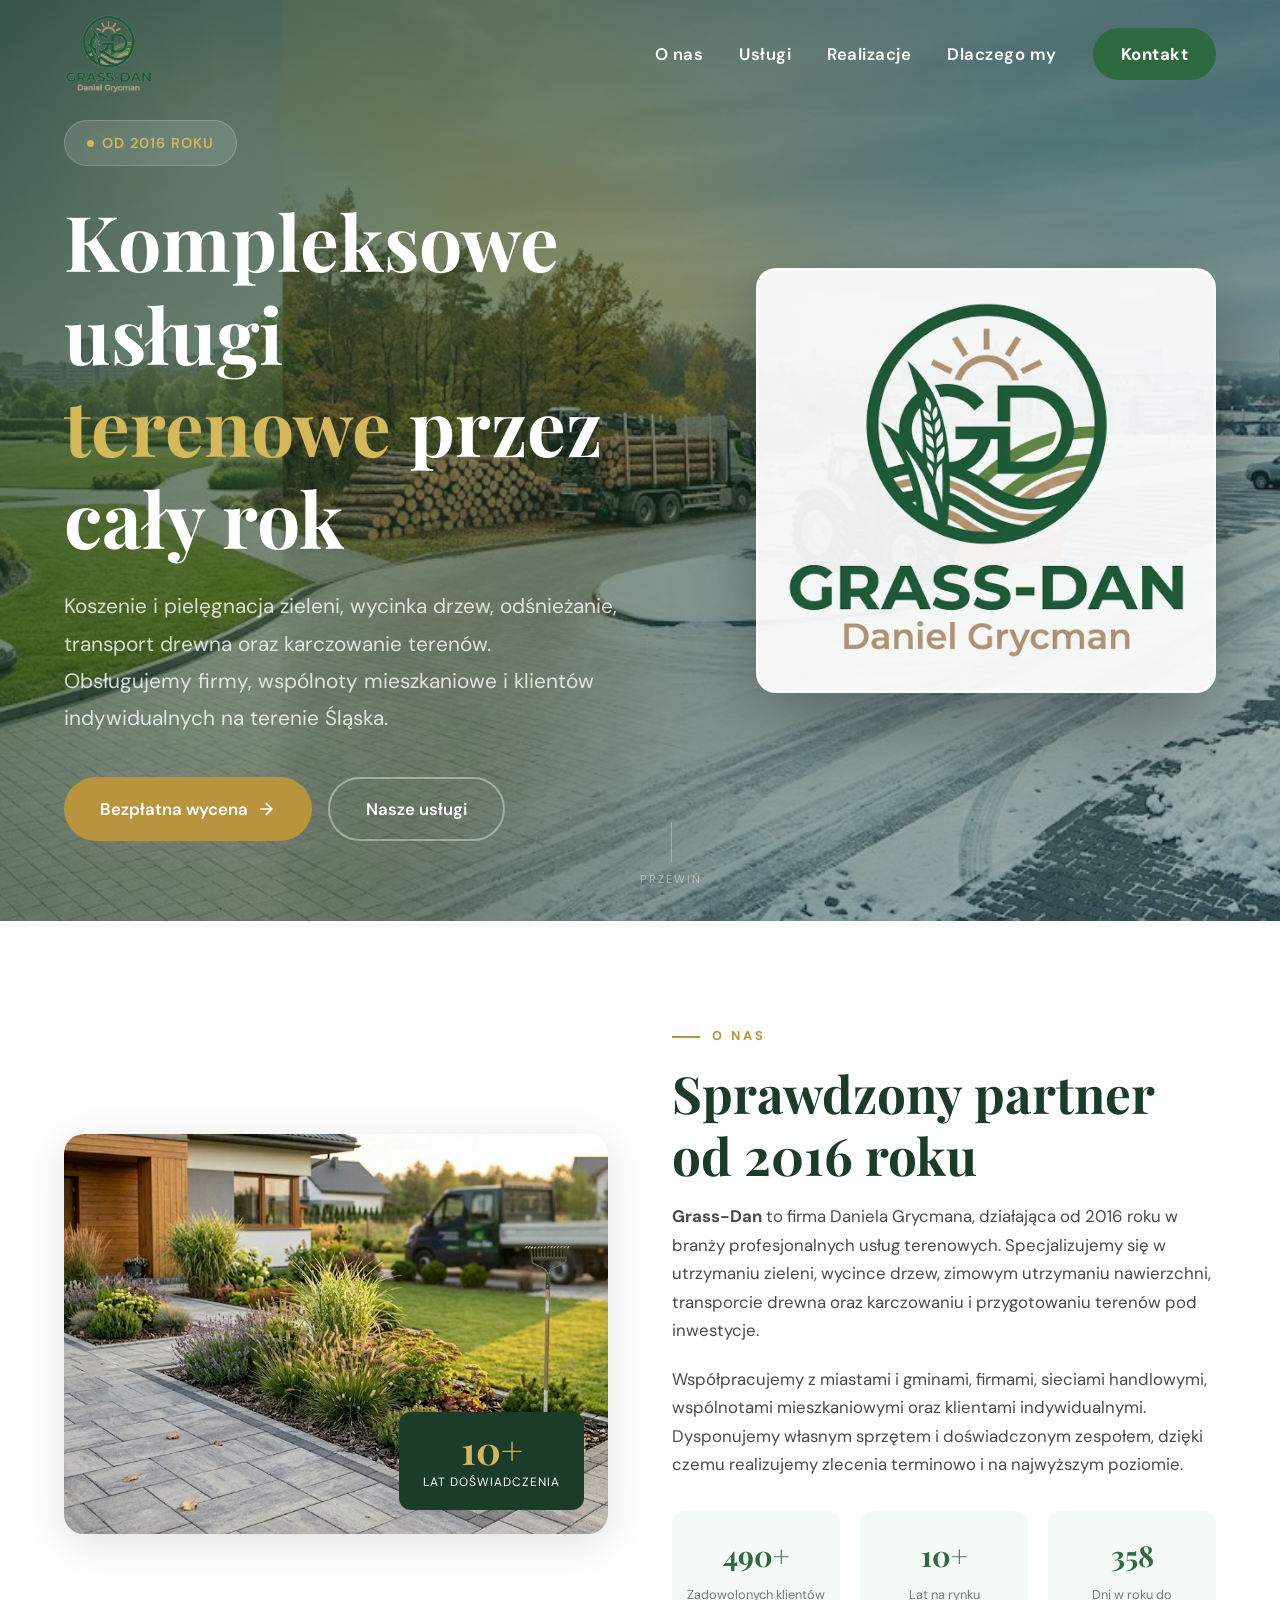
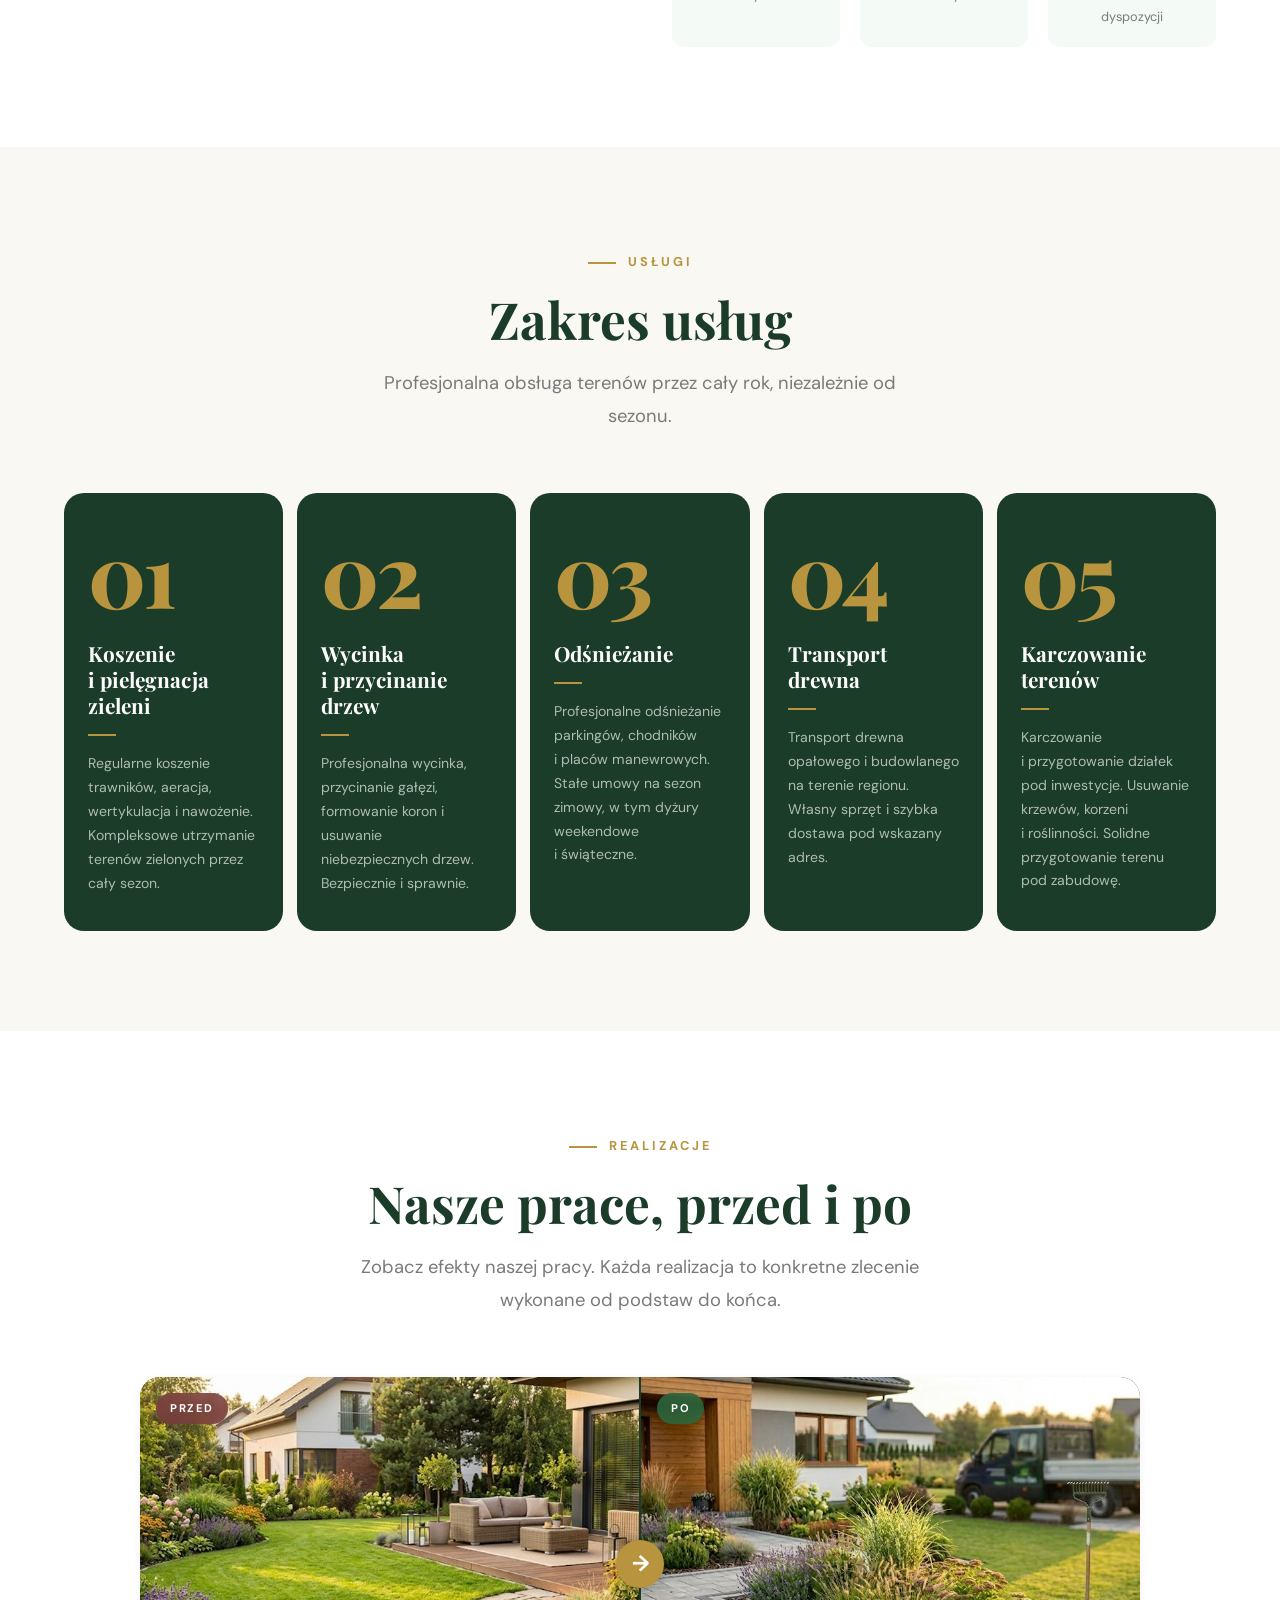
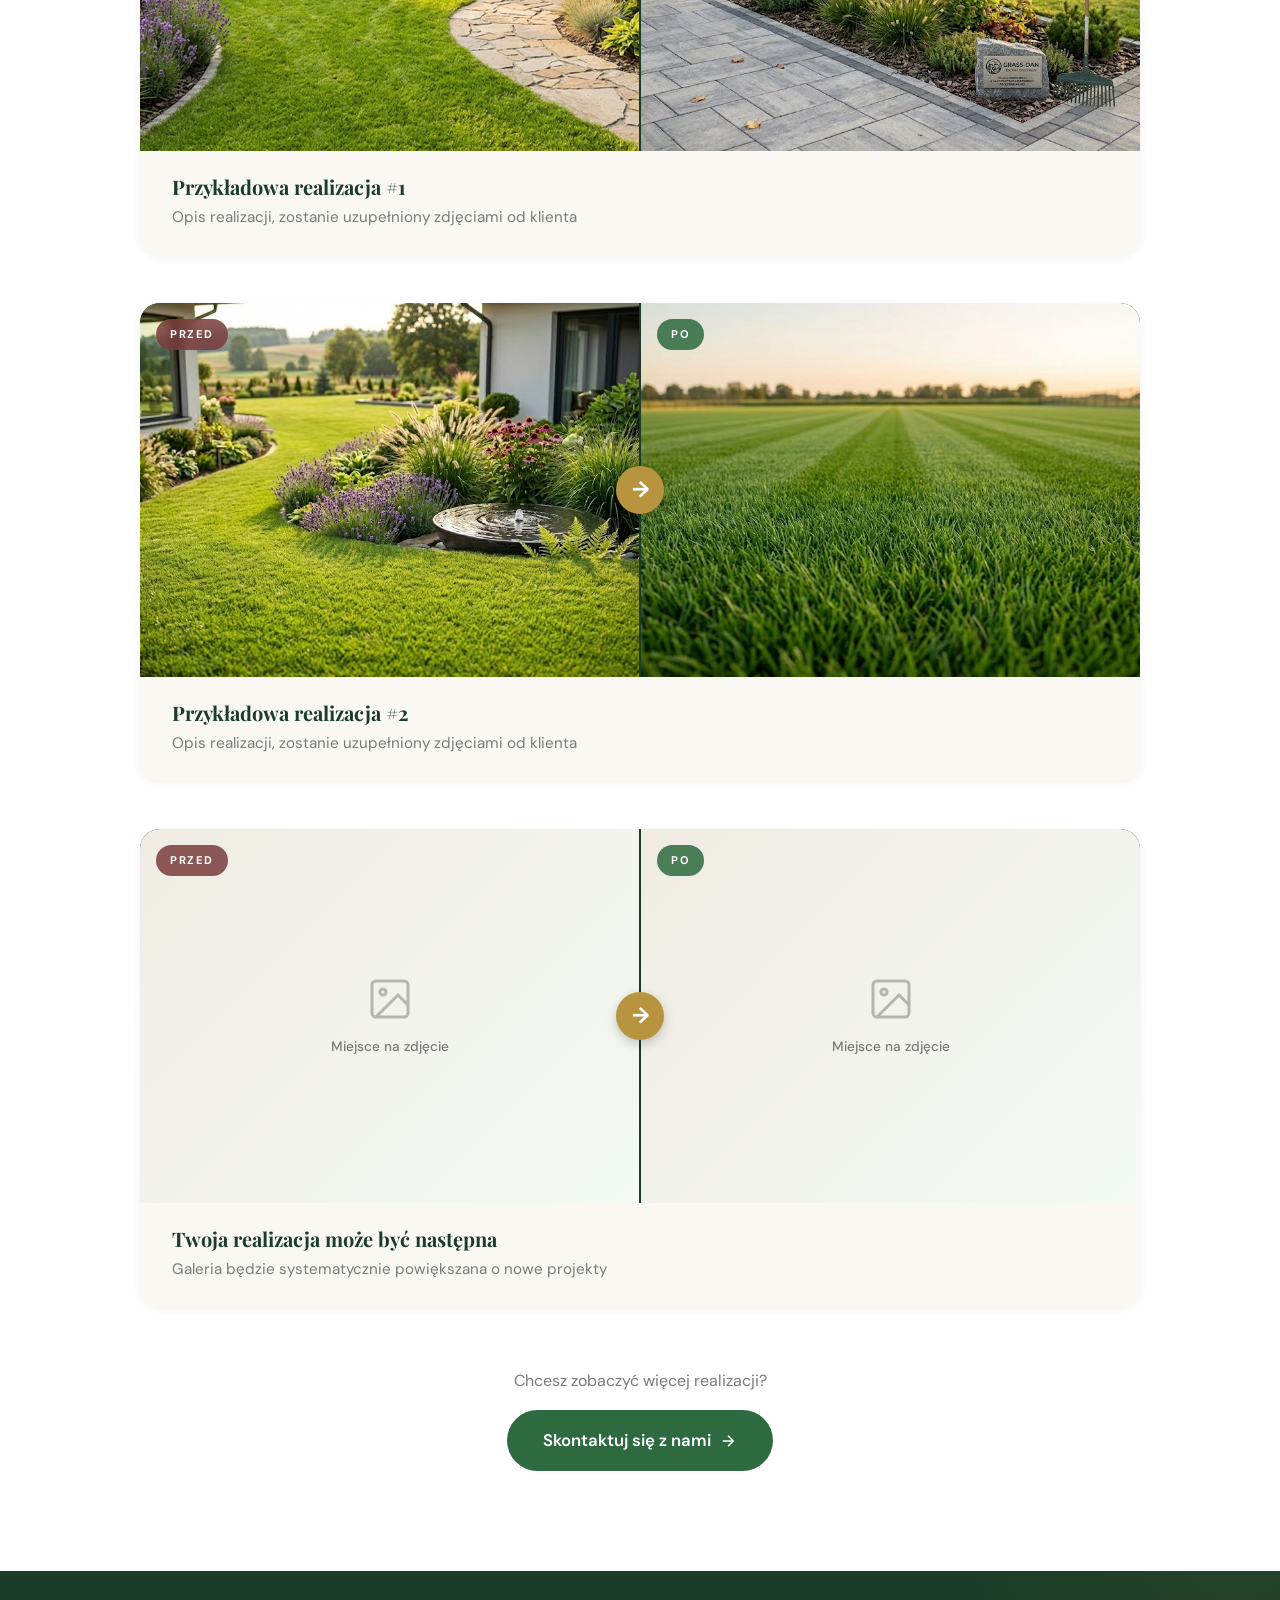
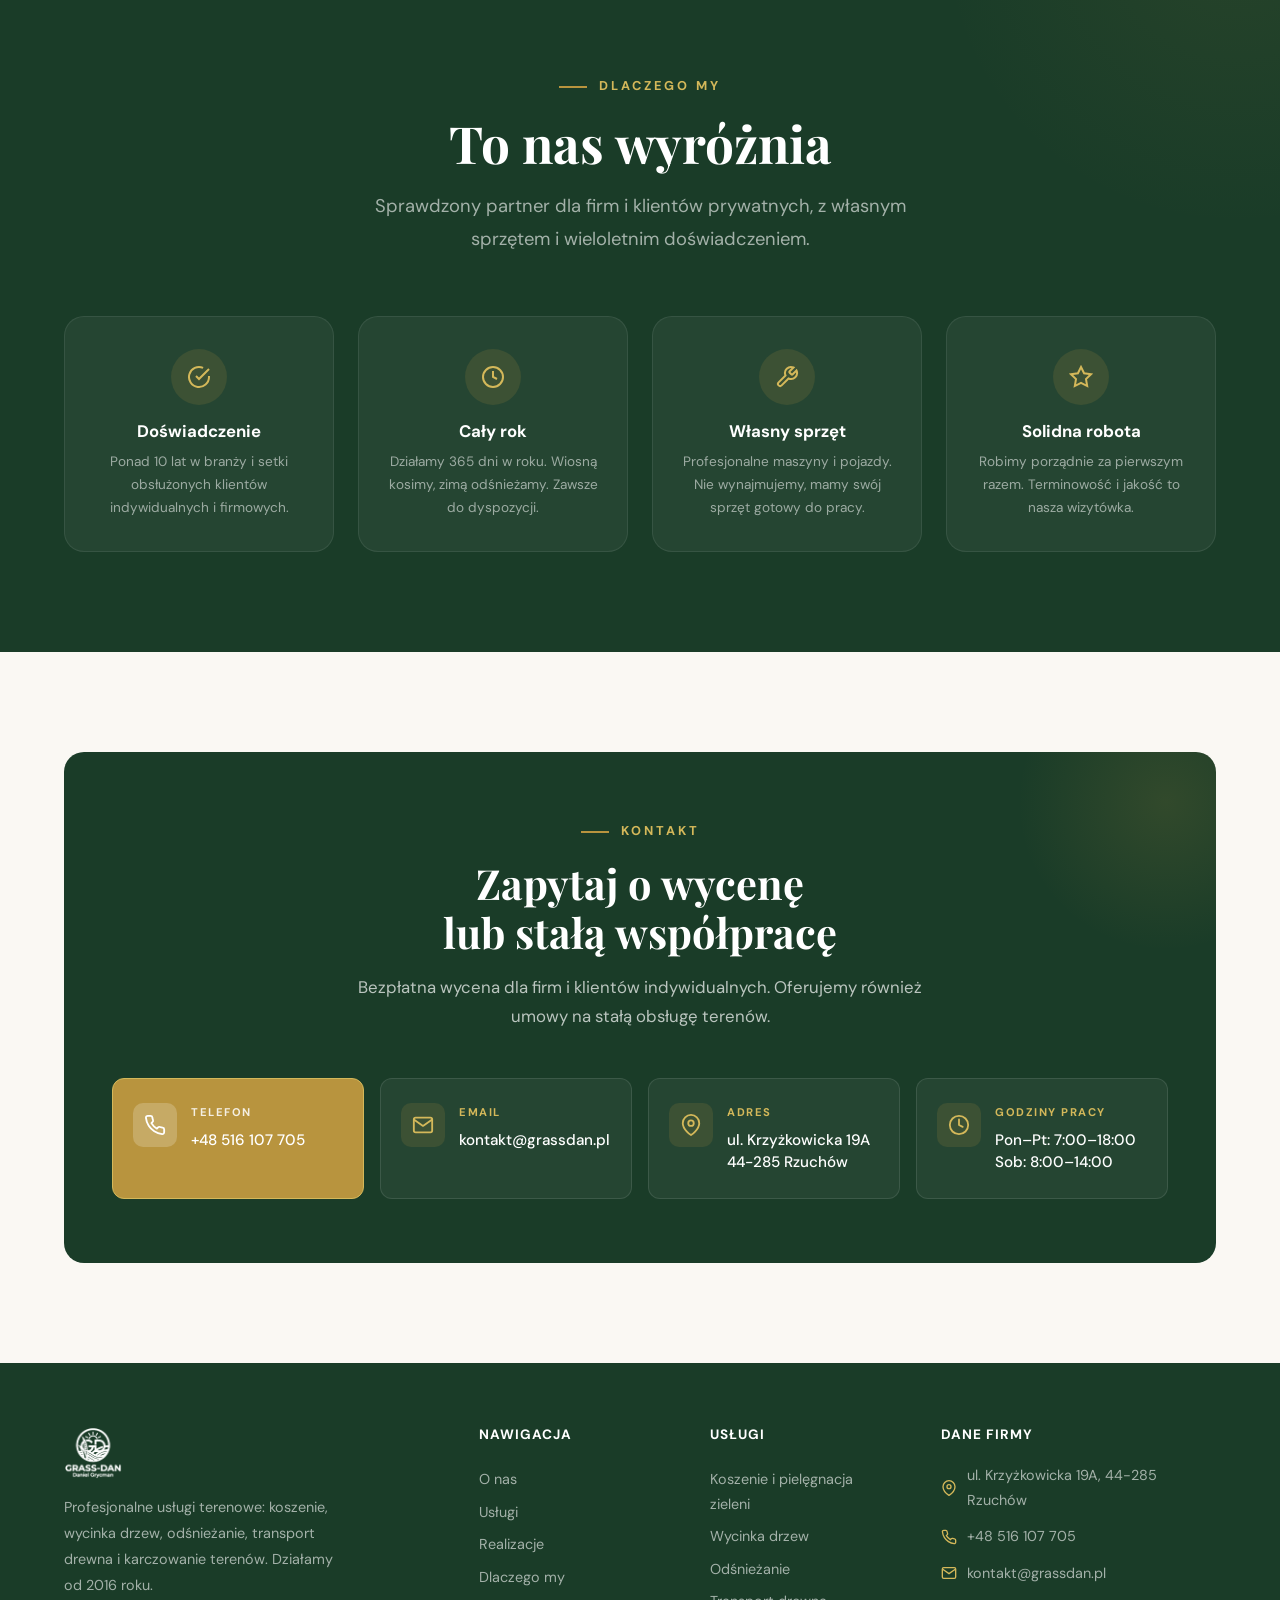
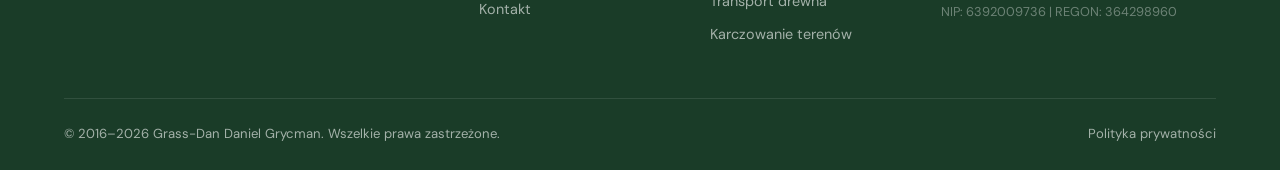
==== index.html @ c6a23d3b "no -- i opis better" ====
<!DOCTYPE html>
<html lang="pl">
<head>
  <meta charset="UTF-8">
  <meta name="viewport" content="width=device-width, initial-scale=1.0">
  <title>Grass-Dan | Usługi Ogrodnicze, Wycinka Drzew, Odśnieżanie</title>
  <meta name="description" content="Grass-Dan Daniel Grycman: koszenie i pielęgnacja terenów zielonych, wycinka drzew, odśnieżanie, transport drewna, karczowanie. Profesjonalna obsługa dla firm i klientów indywidualnych. Rzuchów, woj. śląskie.">
  <link rel="preconnect" href="https://fonts.googleapis.com">
  <link rel="preconnect" href="https://fonts.gstatic.com" crossorigin>
  <link href="https://fonts.googleapis.com/css2?family=DM+Sans:wght@400;500;600;700&family=Playfair+Display:wght@600;700;800&display=swap" rel="stylesheet">
  <link rel="stylesheet" href="styles.css">
  <link rel="icon" type="image/png" href="img/logo-nobg.png">
</head>
<body>

  <!-- ========== NAVBAR ========== -->
  <nav class="navbar">
    <div class="container nav-container">
      <a href="#" class="nav-logo">
        <img src="img/logo-nobg.png" alt="Grass-Dan Logo">
      </a>
      <div class="nav-links">
        <a href="#o-nas">O nas</a>
        <a href="#uslugi">Usługi</a>
        <a href="#realizacje">Realizacje</a>
        <a href="#dlaczego-my">Dlaczego my</a>
        <a href="#kontakt" class="nav-cta">Kontakt</a>
      </div>
      <div class="nav-hamburger" aria-label="Menu">
        <span></span><span></span><span></span>
      </div>
    </div>
  </nav>

  <!-- ========== HERO ========== -->
  <section class="hero">
    <div class="hero-bg">
      <img src="img/hero.jpg" alt="Grass-Dan: koszenie, transport drewna, odśnieżanie">
    </div>
    <div class="container hero-grid">
      <div class="hero-content">
        <div class="hero-badge">
          <span class="dot"></span> Od 2016 roku
        </div>
        <h1>Kompleksowe usługi<br><span>terenowe</span> przez cały rok</h1>
        <p class="hero-text">
          Koszenie i pielęgnacja zieleni, wycinka drzew, odśnieżanie, transport drewna oraz karczowanie terenów. Obsługujemy firmy, wspólnoty mieszkaniowe i klientów indywidualnych na terenie Śląska.
        </p>
        <div class="hero-buttons">
          <a href="#kontakt" class="btn btn-primary">
            Bezpłatna wycena
            <svg width="20" height="20" viewBox="0 0 24 24" fill="none" stroke="currentColor" stroke-width="2"><path d="M5 12h14M12 5l7 7-7 7"/></svg>
          </a>
          <a href="#uslugi" class="btn btn-outline">Nasze usługi</a>
        </div>
      </div>
      <div class="hero-logo-card">
        <div class="hero-logo-card-inner">
          <img src="img/logo-nobg.png" alt="Grass-Dan, Daniel Grycman">
        </div>
      </div>
    </div>
    <div class="hero-scroll">
      <div class="scroll-line"></div>
      Przewiń
    </div>
  </section>

  <!-- ========== O NAS ========== -->
  <section class="about" id="o-nas">
    <div class="container">
      <div class="about-grid">
        <div class="about-image reveal">
          <img src="img/gallery1.jpg" alt="Grass-Dan w pracy">
          <div class="experience-badge">
            <div class="num" data-count="10" data-suffix="+">0</div>
            <div class="label">Lat doświadczenia</div>
          </div>
        </div>
        <div class="about-text reveal">
          <span class="section-label">O nas</span>
          <h2 class="section-title">Sprawdzony partner<br>od 2016 roku</h2>
          <p>
            <strong>Grass-Dan</strong> to firma Daniela Grycmana, działająca od 2016 roku w branży profesjonalnych usług terenowych. Specjalizujemy się w utrzymaniu zieleni, wycince drzew, zimowym utrzymaniu nawierzchni, transporcie drewna oraz karczowaniu i&nbsp;przygotowaniu terenów pod inwestycje.
          </p>
          <p>
            Współpracujemy z&nbsp;miastami i&nbsp;gminami, firmami, sieciami handlowymi, wspólnotami mieszkaniowymi oraz klientami indywidualnymi. Dysponujemy własnym sprzętem i&nbsp;doświadczonym zespołem, dzięki czemu realizujemy zlecenia terminowo i&nbsp;na najwyższym poziomie.
          </p>
          <div class="about-stats" data-stagger>
            <div class="stat reveal">
              <div class="number" data-count="500" data-suffix="+">0</div>
              <div class="text">Zadowolonych klientów</div>
            </div>
            <div class="stat reveal">
              <div class="number" data-count="10" data-suffix="+">0</div>
              <div class="text">Lat na rynku</div>
            </div>
            <div class="stat reveal">
              <div class="number" data-count="365" data-suffix="">0</div>
              <div class="text">Dni w roku do dyspozycji</div>
            </div>
          </div>
        </div>
      </div>
    </div>
  </section>

  <!-- ========== USŁUGI ========== -->
  <section class="services" id="uslugi">
    <div class="container">
      <div class="services-header reveal">
        <span class="section-label">Usługi</span>
        <h2 class="section-title">Zakres usług</h2>
        <p class="section-subtitle">Profesjonalna obsługa terenów przez cały rok, niezależnie od sezonu.</p>
      </div>
      <div class="services-grid services-grid--5" data-stagger>

        <!-- 1. Koszenie -->
        <div class="service-card reveal">
          <div class="service-number">01</div>
          <h3>Koszenie i&nbsp;pielęgnacja zieleni</h3>
          <div class="service-divider"></div>
          <p>Regularne koszenie trawników, aeracja, wertykulacja i nawożenie. Kompleksowe utrzymanie terenów zielonych przez cały sezon.</p>
        </div>

        <!-- 2. Wycinka drzew -->
        <div class="service-card reveal">
          <div class="service-number">02</div>
          <h3>Wycinka i&nbsp;przycinanie drzew</h3>
          <div class="service-divider"></div>
          <p>Profesjonalna wycinka, przycinanie gałęzi, formowanie koron i usuwanie niebezpiecznych drzew. Bezpiecznie i&nbsp;sprawnie.</p>
        </div>

        <!-- 3. Odśnieżanie -->
        <div class="service-card reveal">
          <div class="service-number">03</div>
          <h3>Odśnieżanie</h3>
          <div class="service-divider"></div>
          <p>Profesjonalne odśnieżanie parkingów, chodników i&nbsp;placów manewrowych. Stałe umowy na sezon zimowy, w&nbsp;tym dyżury weekendowe i&nbsp;świąteczne.</p>
        </div>

        <!-- 4. Transport drewna -->
        <div class="service-card reveal">
          <div class="service-number">04</div>
          <h3>Transport drewna</h3>
          <div class="service-divider"></div>
          <p>Transport drewna opałowego i&nbsp;budowlanego na terenie regionu. Własny sprzęt i&nbsp;szybka dostawa pod wskazany adres.</p>
        </div>

        <!-- 5. Karczowanie -->
        <div class="service-card reveal">
          <div class="service-number">05</div>
          <h3>Karczowanie terenów</h3>
          <div class="service-divider"></div>
          <p>Karczowanie i&nbsp;przygotowanie działek pod inwestycje. Usuwanie krzewów, korzeni i&nbsp;roślinności. Solidne przygotowanie terenu pod zabudowę.</p>
        </div>

      </div>
    </div>
  </section>

  <!-- ========== REALIZACJE / PRZED I PO ========== -->
  <section class="gallery" id="realizacje">
    <div class="container">
      <div class="gallery-header reveal">
        <span class="section-label">Realizacje</span>
        <h2 class="section-title">Nasze prace, przed i&nbsp;po</h2>
        <p class="section-subtitle">Zobacz efekty naszej pracy. Każda realizacja to konkretne zlecenie wykonane od podstaw do końca.</p>
      </div>

      <div class="before-after-grid" data-stagger>

        <!-- Realizacja 1 -->
        <div class="ba-item reveal">
          <div class="ba-pair">
            <div class="ba-photo ba-before">
              <img src="img/gallery4.jpg" alt="Przed">
              <span class="ba-label ba-label--before">PRZED</span>
            </div>
            <div class="ba-photo ba-after">
              <img src="img/gallery1.jpg" alt="Po">
              <span class="ba-label ba-label--after">PO</span>
            </div>
          </div>
          <div class="ba-info">
            <h3>Przykładowa realizacja #1</h3>
            <p>Opis realizacji, zostanie uzupełniony zdjęciami od klienta</p>
          </div>
        </div>

        <!-- Realizacja 2 -->
        <div class="ba-item reveal">
          <div class="ba-pair">
            <div class="ba-photo ba-before">
              <img src="img/gallery3.jpg" alt="Przed">
              <span class="ba-label ba-label--before">PRZED</span>
            </div>
            <div class="ba-photo ba-after">
              <img src="img/gallery2.jpg" alt="Po">
              <span class="ba-label ba-label--after">PO</span>
            </div>
          </div>
          <div class="ba-info">
            <h3>Przykładowa realizacja #2</h3>
            <p>Opis realizacji, zostanie uzupełniony zdjęciami od klienta</p>
          </div>
        </div>

        <!-- Realizacja 3 - placeholder -->
        <div class="ba-item reveal">
          <div class="ba-pair">
            <div class="ba-photo ba-before ba-placeholder">
              <svg viewBox="0 0 24 24" fill="none" stroke="currentColor" stroke-width="1.5"><rect x="3" y="3" width="18" height="18" rx="2"/><circle cx="8.5" cy="8.5" r="1.5"/><path d="m21 15-5-5L5 21"/></svg>
              <span>Miejsce na zdjęcie</span>
              <span class="ba-label ba-label--before">PRZED</span>
            </div>
            <div class="ba-photo ba-after ba-placeholder">
              <svg viewBox="0 0 24 24" fill="none" stroke="currentColor" stroke-width="1.5"><rect x="3" y="3" width="18" height="18" rx="2"/><circle cx="8.5" cy="8.5" r="1.5"/><path d="m21 15-5-5L5 21"/></svg>
              <span>Miejsce na zdjęcie</span>
              <span class="ba-label ba-label--after">PO</span>
            </div>
          </div>
          <div class="ba-info">
            <h3>Twoja realizacja może być następna</h3>
            <p>Galeria będzie systematycznie powiększana o nowe projekty</p>
          </div>
        </div>

      </div>

      <div class="gallery-cta reveal">
        <p>Chcesz zobaczyć więcej realizacji?</p>
        <a href="#kontakt" class="btn btn-primary">
          Skontaktuj się z nami
          <svg width="18" height="18" viewBox="0 0 24 24" fill="none" stroke="currentColor" stroke-width="2"><path d="M5 12h14M12 5l7 7-7 7"/></svg>
        </a>
      </div>
    </div>
  </section>

  <!-- ========== DLACZEGO MY ========== -->
  <section class="why-us" id="dlaczego-my">
    <div class="container">
      <div class="why-us-header reveal">
        <span class="section-label">Dlaczego my</span>
        <h2 class="section-title">To nas wyróżnia</h2>
        <p class="section-subtitle">Sprawdzony partner dla firm i klientów prywatnych, z własnym sprzętem i wieloletnim doświadczeniem.</p>
      </div>
      <div class="features-grid" data-stagger>
        <div class="feature reveal">
          <div class="feature-icon">
            <svg viewBox="0 0 24 24" fill="none" stroke="currentColor" stroke-width="2"><path d="M22 11.08V12a10 10 0 1 1-5.93-9.14"/><polyline points="22 4 12 14.01 9 11.01"/></svg>
          </div>
          <h4>Doświadczenie</h4>
          <p>Ponad 10 lat w branży i setki obsłużonych klientów indywidualnych i firmowych.</p>
        </div>
        <div class="feature reveal">
          <div class="feature-icon">
            <svg viewBox="0 0 24 24" fill="none" stroke="currentColor" stroke-width="2"><circle cx="12" cy="12" r="10"/><polyline points="12 6 12 12 16 14"/></svg>
          </div>
          <h4>Cały rok</h4>
          <p>Działamy 365 dni w roku. Wiosną kosimy, zimą odśnieżamy. Zawsze do dyspozycji.</p>
        </div>
        <div class="feature reveal">
          <div class="feature-icon">
            <svg viewBox="0 0 24 24" fill="none" stroke="currentColor" stroke-width="2"><path d="M14.7 6.3a1 1 0 0 0 0 1.4l1.6 1.6a1 1 0 0 0 1.4 0l3.77-3.77a6 6 0 0 1-7.94 7.94l-6.91 6.91a2.12 2.12 0 0 1-3-3l6.91-6.91a6 6 0 0 1 7.94-7.94l-3.76 3.76z"/></svg>
          </div>
          <h4>Własny sprzęt</h4>
          <p>Profesjonalne maszyny i pojazdy. Nie wynajmujemy, mamy swój sprzęt gotowy do pracy.</p>
        </div>
        <div class="feature reveal">
          <div class="feature-icon">
            <svg viewBox="0 0 24 24" fill="none" stroke="currentColor" stroke-width="2"><path d="M12 2l3.09 6.26L22 9.27l-5 4.87 1.18 6.88L12 17.77l-6.18 3.25L7 14.14 2 9.27l6.91-1.01L12 2z"/></svg>
          </div>
          <h4>Solidna robota</h4>
          <p>Robimy porządnie za pierwszym razem. Terminowość i jakość to nasza wizytówka.</p>
        </div>
      </div>
    </div>
  </section>

  <!-- ========== KONTAKT ========== -->
  <section class="contact" id="kontakt">
    <div class="container">
      <div class="contact-card reveal">
        <div class="contact-heading">
          <span class="section-label">Kontakt</span>
          <h2>Zapytaj o wycenę<br>lub stałą współpracę</h2>
          <p class="contact-lead">Bezpłatna wycena dla firm i klientów indywidualnych. Oferujemy również umowy na stałą obsługę terenów.</p>
        </div>

        <div class="contact-details">
          <a href="tel:+48516107705" class="contact-tile contact-tile--primary">
            <div class="contact-tile-icon">
              <svg viewBox="0 0 24 24" fill="none" stroke="currentColor" stroke-width="2" stroke-linecap="round" stroke-linejoin="round"><path d="M22 16.92v3a2 2 0 0 1-2.18 2 19.79 19.79 0 0 1-8.63-3.07 19.5 19.5 0 0 1-6-6A19.79 19.79 0 0 1 2.12 4.18 2 2 0 0 1 4.11 2h3a2 2 0 0 1 2 1.72 12.84 12.84 0 0 0 .7 2.81 2 2 0 0 1-.45 2.11L8.09 9.91a16 16 0 0 0 6 6l1.27-1.27a2 2 0 0 1 2.11-.45 12.84 12.84 0 0 0 2.81.7A2 2 0 0 1 22 16.92z"/></svg>
            </div>
            <div>
              <span class="contact-tile-label">Telefon</span>
              <span class="contact-tile-value">+48 516 107 705</span>
            </div>
          </a>

          <a href="mailto:kontakt@grassdan.pl" class="contact-tile">
            <div class="contact-tile-icon">
              <svg viewBox="0 0 24 24" fill="none" stroke="currentColor" stroke-width="2" stroke-linecap="round" stroke-linejoin="round"><path d="M4 4h16c1.1 0 2 .9 2 2v12c0 1.1-.9 2-2 2H4c-1.1 0-2-.9-2-2V6c0-1.1.9-2 2-2z"/><polyline points="22,6 12,13 2,6"/></svg>
            </div>
            <div>
              <span class="contact-tile-label">Email</span>
              <span class="contact-tile-value">kontakt@grassdan.pl</span>
            </div>
          </a>

          <div class="contact-tile">
            <div class="contact-tile-icon">
              <svg viewBox="0 0 24 24" fill="none" stroke="currentColor" stroke-width="2" stroke-linecap="round" stroke-linejoin="round"><path d="M21 10c0 7-9 13-9 13s-9-6-9-13a9 9 0 0 1 18 0z"/><circle cx="12" cy="10" r="3"/></svg>
            </div>
            <div>
              <span class="contact-tile-label">Adres</span>
              <span class="contact-tile-value">ul. Krzyżkowicka 19A<br>44-285 Rzuchów</span>
            </div>
          </div>

          <div class="contact-tile">
            <div class="contact-tile-icon">
              <svg viewBox="0 0 24 24" fill="none" stroke="currentColor" stroke-width="2" stroke-linecap="round" stroke-linejoin="round"><circle cx="12" cy="12" r="10"/><polyline points="12 6 12 12 16 14"/></svg>
            </div>
            <div>
              <span class="contact-tile-label">Godziny pracy</span>
              <span class="contact-tile-value">Pon–Pt: 7:00–18:00<br>Sob: 8:00–14:00</span>
            </div>
          </div>
        </div>
      </div>
    </div>
  </section>

  <!-- ========== FOOTER ========== -->
  <footer class="footer">
    <div class="container">
      <div class="footer-grid">
        <div class="footer-brand">
          <img src="img/logo-nobg.png" alt="Grass-Dan">
          <p>Profesjonalne usługi terenowe: koszenie, wycinka drzew, odśnieżanie, transport drewna i karczowanie terenów. Działamy od 2016 roku.</p>
        </div>
        <div>
          <h4>Nawigacja</h4>
          <div class="footer-links">
            <a href="#o-nas">O nas</a>
            <a href="#uslugi">Usługi</a>
            <a href="#realizacje">Realizacje</a>
            <a href="#dlaczego-my">Dlaczego my</a>
            <a href="#kontakt">Kontakt</a>
          </div>
        </div>
        <div>
          <h4>Usługi</h4>
          <div class="footer-links">
            <a href="#uslugi">Koszenie i pielęgnacja zieleni</a>
            <a href="#uslugi">Wycinka drzew</a>
            <a href="#uslugi">Odśnieżanie</a>
            <a href="#uslugi">Transport drewna</a>
            <a href="#uslugi">Karczowanie terenów</a>
          </div>
        </div>
        <div>
          <h4>Dane firmy</h4>
          <div class="footer-contact-item">
            <svg viewBox="0 0 24 24"><path d="M21 10c0 7-9 13-9 13s-9-6-9-13a9 9 0 0 1 18 0z"/><circle cx="12" cy="10" r="3"/></svg>
            <span>ul. Krzyżkowicka 19A, 44-285 Rzuchów</span>
          </div>
          <div class="footer-contact-item">
            <svg viewBox="0 0 24 24"><path d="M22 16.92v3a2 2 0 0 1-2.18 2 19.79 19.79 0 0 1-8.63-3.07 19.5 19.5 0 0 1-6-6A19.79 19.79 0 0 1 2.12 4.18 2 2 0 0 1 4.11 2h3a2 2 0 0 1 2 1.72 12.84 12.84 0 0 0 .7 2.81 2 2 0 0 1-.45 2.11L8.09 9.91a16 16 0 0 0 6 6l1.27-1.27a2 2 0 0 1 2.11-.45 12.84 12.84 0 0 0 2.81.7A2 2 0 0 1 22 16.92z"/></svg>
            <span>+48 516 107 705</span>
          </div>
          <div class="footer-contact-item">
            <svg viewBox="0 0 24 24"><path d="M4 4h16c1.1 0 2 .9 2 2v12c0 1.1-.9 2-2 2H4c-1.1 0-2-.9-2-2V6c0-1.1.9-2 2-2z"/><polyline points="22,6 12,13 2,6"/></svg>
            <span>kontakt@grassdan.pl</span>
          </div>
          <div class="footer-contact-item" style="margin-top:16px;font-size:0.8rem;opacity:0.6;">
            <span>NIP: 6392009736 | REGON: 364298960</span>
          </div>
        </div>
      </div>
      <div class="footer-bottom">
        <span>&copy; 2016–2026 Grass-Dan Daniel Grycman. Wszelkie prawa zastrzeżone.</span>
        <div class="footer-bottom-links"><a href="#">Polityka prywatności</a></div>
      </div>
    </div>
  </footer>

  <script src="script.js"></script>
</body>
</html>
---- styles.css ----
/* ===== GRASS-DAN, Styles v4 (usługi terenowe) ===== */
*, *::before, *::after { margin: 0; padding: 0; box-sizing: border-box; }

:root {
  --green-dark: #1a3c28;
  --green-main: #2d6a3f;
  --green-mid: #3d8b53;
  --green-light: #e8f5e9;
  --green-pale: #f4faf5;
  --gold: #b8943e;
  --gold-light: #d4b85a;
  --cream: #faf8f3;
  --cream-dark: #f0ece3;
  --text-dark: #1a1a1a;
  --text-mid: #4a4a4a;
  --text-light: #7a7a7a;
  --white: #ffffff;
  --shadow-sm: 0 2px 8px rgba(0,0,0,0.06);
  --shadow-md: 0 4px 20px rgba(0,0,0,0.08);
  --shadow-lg: 0 8px 40px rgba(0,0,0,0.12);
  --radius: 12px;
  --radius-lg: 20px;
  --transition: 0.35s cubic-bezier(0.4, 0, 0.2, 1);
}

html { scroll-behavior: smooth; font-size: 16px; }
body { font-family: 'DM Sans', sans-serif; background: var(--cream); color: var(--text-dark); line-height: 1.7; overflow-x: hidden; }
img { max-width: 100%; display: block; }
a { text-decoration: none; color: inherit; }
ul { list-style: none; }
h1, h2, h3, h4 { font-family: 'Playfair Display', serif; font-weight: 700; line-height: 1.2; }

.container { width: 100%; max-width: 1200px; margin: 0 auto; padding: 0 24px; }

.section-label {
  display: inline-block; font-family: 'DM Sans', sans-serif;
  font-size: 0.8rem; font-weight: 700; letter-spacing: 3px;
  text-transform: uppercase; color: var(--gold); margin-bottom: 1rem;
  position: relative; padding-left: 40px;
}
.section-label::before { content: ''; position: absolute; left: 0; top: 50%; width: 28px; height: 2px; background: var(--gold); }
.section-title { font-size: clamp(2.2rem, 4.5vw, 3.2rem); color: var(--green-dark); margin-bottom: 1rem; }
.section-subtitle { font-size: 1.15rem; color: var(--text-light); max-width: 560px; line-height: 1.8; text-align: center; margin: 0 auto; }

/* ===========================
   NAVBAR
   =========================== */
.navbar {
  position: fixed; top: 0; left: 0; width: 100%; z-index: 1000;
  padding: 14px 0; transition: var(--transition); background: transparent;
}
.navbar.scrolled {
  background: rgba(255,255,255,0.95); backdrop-filter: blur(12px);
  box-shadow: var(--shadow-sm); padding: 8px 0;
}
.nav-container { display: flex; align-items: center; justify-content: space-between; }
.nav-logo img { height: 80px; transition: var(--transition); }
.navbar.scrolled .nav-logo img { height: 56px; }
.nav-links { display: flex; align-items: center; gap: 36px; }
.nav-links a {
  font-size: 1.05rem; font-weight: 600; color: var(--white);
  letter-spacing: 0.5px; transition: var(--transition); position: relative;
}
.navbar.scrolled .nav-links a { color: var(--text-dark); }
.nav-links a::after {
  content: ''; position: absolute; bottom: -4px; left: 0; width: 0;
  height: 2px; background: var(--gold); transition: var(--transition);
}
.nav-links a:hover::after { width: 100%; }
.nav-cta {
  background: var(--green-main) !important; color: var(--white) !important;
  padding: 12px 28px; border-radius: 50px; font-weight: 700 !important;
  font-size: 1.05rem !important;
}
.nav-cta:hover { background: var(--green-dark) !important; transform: translateY(-1px); }
.navbar.scrolled .nav-cta { color: var(--white) !important; }
.nav-hamburger { display: none; flex-direction: column; gap: 6px; cursor: pointer; z-index: 1001; }
.nav-hamburger span { width: 28px; height: 3px; background: var(--white); border-radius: 2px; transition: var(--transition); }
.navbar.scrolled .nav-hamburger span { background: var(--text-dark); }

/* ===========================
   HERO
   =========================== */
.hero { position: relative; min-height: 100vh; display: flex; align-items: center; overflow: hidden; }
.hero-bg { position: absolute; inset: 0; z-index: 0; }
.hero-bg img { width: 100%; height: 100%; object-fit: cover; }
.hero-bg::after {
  content: ''; position: absolute; inset: 0;
  background: linear-gradient(135deg, rgba(26,60,40,0.82) 0%, rgba(26,60,40,0.55) 40%, rgba(26,60,40,0.35) 100%);
}
.hero-grid {
  position: relative; z-index: 2;
  display: flex; align-items: center; gap: 60px;
  padding-top: 120px; padding-bottom: 80px;
}
.hero-content { flex: 1; min-width: 0; }
.hero-badge {
  display: inline-flex; align-items: center; gap: 8px;
  background: rgba(255,255,255,0.12); backdrop-filter: blur(8px);
  border: 1px solid rgba(255,255,255,0.2);
  padding: 10px 22px; border-radius: 50px;
  font-size: 0.9rem; font-weight: 600; color: var(--gold-light);
  letter-spacing: 1px; text-transform: uppercase; margin-bottom: 28px;
  animation: fadeInUp 0.8s ease both;
}
.hero-badge .dot { width: 7px; height: 7px; background: var(--gold-light); border-radius: 50%; }
.hero h1 {
  font-size: clamp(3rem, 6vw, 5rem);
  color: var(--white); margin-bottom: 24px;
  animation: fadeInUp 0.8s ease 0.15s both;
}
.hero h1 span { color: var(--gold-light); }
.hero-text {
  font-size: 1.3rem; color: rgba(255,255,255,0.8);
  max-width: 560px; line-height: 1.8; margin-bottom: 40px;
  animation: fadeInUp 0.8s ease 0.3s both;
}
.hero-buttons { display: flex; gap: 16px; flex-wrap: wrap; animation: fadeInUp 0.8s ease 0.45s both; }
.btn {
  display: inline-flex; align-items: center; gap: 8px;
  padding: 16px 36px; border-radius: 50px;
  font-family: 'DM Sans', sans-serif; font-size: 1.05rem;
  font-weight: 600; cursor: pointer; border: none; transition: var(--transition);
}
.btn-primary { background: var(--gold); color: var(--white); }
.btn-primary:hover { background: var(--gold-light); transform: translateY(-2px); box-shadow: 0 8px 24px rgba(184,148,62,0.3); }
.btn-outline { background: transparent; color: var(--white); border: 2px solid rgba(255,255,255,0.4); }
.btn-outline:hover { border-color: var(--white); background: rgba(255,255,255,0.1); transform: translateY(-2px); }

/* Hero logo card */
.hero-logo-card { flex: 0 0 460px; animation: fadeInUp 0.8s ease 0.5s both; }
.hero-logo-card-inner {
  background: rgba(255,255,255,0.92);
  border-radius: var(--radius-lg); padding: 24px 20px;
  text-align: center;
  box-shadow: 0 30px 80px rgba(0,0,0,0.35);
  border: 3px solid rgba(255,255,255,0.4);
}
.hero-logo-card-inner img { width: 100%; margin: 0 auto; }

/* Scroll hint */
.hero-scroll {
  position: absolute; bottom: 32px; left: 50%; transform: translateX(-50%);
  z-index: 2; display: flex; flex-direction: column; align-items: center;
  gap: 8px; color: rgba(255,255,255,0.5); font-size: 0.7rem;
  letter-spacing: 2px; text-transform: uppercase;
  animation: fadeInUp 0.8s ease 0.6s both;
}
.scroll-line { width: 1px; height: 40px; background: rgba(255,255,255,0.3); position: relative; overflow: hidden; }
.scroll-line::after {
  content: ''; position: absolute; top: -100%; left: 0; width: 100%; height: 100%;
  background: var(--gold-light); animation: scrollDown 1.8s ease infinite;
}

/* ===========================
   ABOUT
   =========================== */
.about { padding: 100px 0; background: var(--white); }
.about-grid { display: grid; grid-template-columns: 1fr 1fr; gap: 64px; align-items: center; }
.about-image { position: relative; border-radius: var(--radius-lg); overflow: hidden; box-shadow: var(--shadow-lg); }
.about-image img { width: 100%; height: 400px; object-fit: cover; }
.experience-badge {
  position: absolute; bottom: 24px; right: 24px;
  background: var(--green-dark); color: var(--white);
  padding: 18px 24px; border-radius: var(--radius); text-align: center;
}
.experience-badge .num { font-family: 'Playfair Display', serif; font-size: 2.4rem; font-weight: 700; color: var(--gold-light); line-height: 1; }
.experience-badge .label { font-size: 0.75rem; letter-spacing: 1px; text-transform: uppercase; margin-top: 4px; }
.about-text p { color: var(--text-mid); margin-bottom: 20px; font-size: 1.05rem; }
.about-stats { display: grid; grid-template-columns: repeat(3, 1fr); gap: 20px; margin-top: 32px; }
.stat { text-align: center; padding: 20px 12px; background: var(--green-pale); border-radius: var(--radius); }
.stat .number { font-family: 'Playfair Display', serif; font-size: 1.8rem; font-weight: 700; color: var(--green-main); }
.stat .text { font-size: 0.8rem; color: var(--text-light); margin-top: 4px; }

/* ===========================
   SERVICES, 2x2 grid for 4 services
   =========================== */
.services { padding: 100px 0; background: var(--cream); }
.services-header { text-align: center; margin-bottom: 60px; }
.services-header .section-subtitle { margin: 0 auto; }

/* SERVICES, Premium dark cards on cream bg */
.services-grid--5 {
  display: grid;
  grid-template-columns: repeat(5, 1fr);
  gap: 14px;
}

.service-card {
  background: var(--green-dark);
  border-radius: var(--radius-lg);
  padding: 40px 24px 36px;
  position: relative;
  transition: all 0.4s cubic-bezier(0.4, 0, 0.2, 1);
  overflow: hidden;
  cursor: default;
  display: flex;
  flex-direction: column;
  min-height: 360px;
}

/* Top gold accent bar */
.service-card::before {
  content: '';
  position: absolute;
  top: 0; left: 0;
  width: 100%; height: 4px;
  background: linear-gradient(90deg, var(--gold), var(--gold-light), var(--gold));
  transform: scaleX(0);
  transform-origin: left;
  transition: transform 0.6s cubic-bezier(0.4, 0, 0.2, 1);
}

/* Subtle gold radial glow on hover */
.service-card::after {
  content: '';
  position: absolute;
  top: -60%; right: -40%;
  width: 220px; height: 220px;
  background: radial-gradient(circle, rgba(184,148,62,0.18), transparent 60%);
  opacity: 0;
  transition: opacity 0.5s ease;
  pointer-events: none;
}

.service-card:hover {
  transform: translateY(-8px);
  box-shadow: 0 30px 60px rgba(26,60,40,0.3);
}
.service-card:hover::before { transform: scaleX(1); }
.service-card:hover::after { opacity: 1; }

.service-number {
  font-family: 'Playfair Display', serif;
  font-size: 5.5rem;
  font-weight: 800;
  line-height: 0.9;
  color: var(--gold);
  margin-bottom: 28px;
  letter-spacing: -3px;
  position: relative;
  z-index: 1;
  transition: var(--transition);
}
.service-card:hover .service-number {
  color: var(--gold-light);
  transform: translateY(-2px);
}

.service-card h3 {
  font-family: 'Playfair Display', serif;
  font-size: 1.3rem;
  font-weight: 700;
  color: var(--white);
  line-height: 1.25;
  margin-bottom: 16px;
  position: relative;
  z-index: 1;
  flex-grow: 0;
}

.service-divider {
  width: 28px;
  height: 2px;
  background: var(--gold);
  margin-bottom: 16px;
  transition: width 0.4s cubic-bezier(0.4, 0, 0.2, 1);
}
.service-card:hover .service-divider {
  width: 56px;
}

.service-card p {
  font-size: 0.88rem;
  color: rgba(255,255,255,0.65);
  line-height: 1.7;
  margin: 0;
  position: relative;
  z-index: 1;
  flex-grow: 1;
}

/* ===========================
   GALLERY, Before / After
   =========================== */
.gallery { padding: 100px 0; background: var(--white); }
.gallery-header { text-align: center; margin-bottom: 60px; }

.before-after-grid {
  display: grid;
  grid-template-columns: 1fr;
  gap: 48px;
  max-width: 1000px;
  margin: 0 auto;
}

.ba-item {
  background: var(--cream);
  border-radius: var(--radius-lg);
  overflow: hidden;
  box-shadow: var(--shadow-sm);
  transition: var(--transition);
}
.ba-item:hover { box-shadow: var(--shadow-md); transform: translateY(-3px); }

.ba-pair {
  display: grid;
  grid-template-columns: 1fr 1fr;
  gap: 2px;
  background: var(--green-dark);
  position: relative;
}
.ba-pair::after {
  content: '→';
  position: absolute;
  top: 50%; left: 50%;
  transform: translate(-50%, -50%);
  width: 48px; height: 48px;
  background: var(--gold);
  color: var(--white);
  border-radius: 50%;
  display: flex;
  align-items: center;
  justify-content: center;
  font-size: 1.4rem;
  font-weight: 700;
  box-shadow: 0 4px 12px rgba(0,0,0,0.2);
  z-index: 2;
}

.ba-photo {
  position: relative;
  aspect-ratio: 4 / 3;
  overflow: hidden;
}
.ba-photo img {
  width: 100%; height: 100%;
  object-fit: cover;
  transition: var(--transition);
}
.ba-item:hover .ba-photo img { transform: scale(1.04); }

.ba-label {
  position: absolute;
  top: 16px; left: 16px;
  padding: 6px 14px;
  border-radius: 50px;
  font-size: 0.7rem;
  font-weight: 700;
  letter-spacing: 1.5px;
  color: var(--white);
  z-index: 1;
  backdrop-filter: blur(4px);
}
.ba-label--before { background: rgba(120, 60, 60, 0.85); }
.ba-label--after { background: rgba(45, 106, 63, 0.85); }

/* Placeholder */
.ba-placeholder {
  background: linear-gradient(135deg, var(--cream-dark), var(--green-pale));
  display: flex;
  flex-direction: column;
  align-items: center;
  justify-content: center;
  gap: 12px;
  color: var(--text-light);
}
.ba-placeholder svg {
  width: 48px; height: 48px;
  opacity: 0.5;
}
.ba-placeholder > span:not(.ba-label) {
  font-size: 0.85rem;
  font-weight: 500;
}

.ba-info {
  padding: 24px 32px;
}
.ba-info h3 {
  font-size: 1.25rem;
  color: var(--green-dark);
  margin-bottom: 6px;
}
.ba-info p {
  color: var(--text-light);
  font-size: 0.95rem;
  margin: 0;
}

.gallery-cta {
  text-align: center;
  margin-top: 60px;
}
.gallery-cta p {
  color: var(--text-light);
  margin-bottom: 16px;
}
.gallery-cta .btn {
  background: var(--green-main);
  color: var(--white);
}
.gallery-cta .btn:hover {
  background: var(--green-dark);
  transform: translateY(-2px);
}

/* ===========================
   WHY US
   =========================== */
.why-us {
  padding: 100px 0; background: var(--green-dark); color: var(--white);
  position: relative; overflow: hidden;
}
.why-us::before {
  content: ''; position: absolute; top: -50%; right: -20%;
  width: 600px; height: 600px;
  background: radial-gradient(circle, rgba(184,148,62,0.08), transparent 70%);
  border-radius: 50%;
}
.why-us .section-label { color: var(--gold-light); }
.why-us .section-title { color: var(--white); }
.why-us .section-subtitle { color: rgba(255,255,255,0.6); margin: 0 auto; }
.why-us-header { text-align: center; margin-bottom: 60px; }
.features-grid { display: grid; grid-template-columns: repeat(4, 1fr); gap: 24px; }
.feature {
  text-align: center; padding: 32px 20px;
  background: rgba(255,255,255,0.05); border: 1px solid rgba(255,255,255,0.08);
  border-radius: var(--radius-lg); transition: var(--transition);
}
.feature:hover { background: rgba(255,255,255,0.1); transform: translateY(-4px); }
.feature-icon {
  width: 56px; height: 56px; border-radius: 50%;
  background: rgba(184,148,62,0.15);
  display: flex; align-items: center; justify-content: center;
  margin: 0 auto 16px;
}
.feature-icon svg { width: 24px; height: 24px; stroke: var(--gold-light); fill: none; stroke-width: 2; }
.feature h4 { font-size: 1.05rem; margin-bottom: 8px; font-family: 'DM Sans', sans-serif; font-weight: 700; }
.feature p { font-size: 0.85rem; color: rgba(255,255,255,0.55); line-height: 1.7; }

/* ===========================
   CONTACT, clean tiles, no form
   =========================== */
.contact { padding: 100px 0; background: var(--cream); }

.contact-card {
  background: var(--green-dark);
  border-radius: var(--radius-lg);
  padding: 64px 48px;
  color: var(--white);
  position: relative;
  overflow: hidden;
}
.contact-card::before {
  content: '';
  position: absolute;
  top: -100px; right: -100px;
  width: 300px; height: 300px;
  background: radial-gradient(circle, rgba(184,148,62,0.15), transparent 70%);
  border-radius: 50%;
}

.contact-heading {
  text-align: center;
  margin-bottom: 48px;
  position: relative;
}
.contact-heading .section-label { color: var(--gold-light); }
.contact-heading h2 {
  font-size: clamp(2rem, 3.5vw, 2.6rem);
  color: var(--white);
  margin-bottom: 16px;
}
.contact-lead {
  color: rgba(255,255,255,0.7);
  font-size: 1.05rem;
  max-width: 580px;
  margin: 0 auto;
}

.contact-details {
  display: grid;
  grid-template-columns: repeat(4, 1fr);
  gap: 16px;
  position: relative;
}

.contact-tile {
  background: rgba(255,255,255,0.05);
  border: 1px solid rgba(255,255,255,0.1);
  border-radius: var(--radius);
  padding: 24px 20px;
  display: flex;
  align-items: flex-start;
  gap: 14px;
  transition: var(--transition);
  text-decoration: none;
  color: inherit;
}
.contact-tile.contact-tile--primary {
  background: var(--gold);
  border-color: var(--gold-light);
}
.contact-tile.contact-tile--primary .contact-tile-icon { background: rgba(255,255,255,0.2); }
.contact-tile.contact-tile--primary .contact-tile-icon svg { stroke: var(--white); }
.contact-tile.contact-tile--primary .contact-tile-label { color: rgba(255,255,255,0.85); }

a.contact-tile:hover {
  background: rgba(255,255,255,0.1);
  transform: translateY(-3px);
}
a.contact-tile.contact-tile--primary:hover {
  background: var(--gold-light);
}

.contact-tile-icon {
  width: 44px; height: 44px;
  min-width: 44px;
  border-radius: 10px;
  background: rgba(184,148,62,0.15);
  display: flex;
  align-items: center;
  justify-content: center;
  flex-shrink: 0;
}
.contact-tile-icon svg {
  width: 22px; height: 22px;
  stroke: var(--gold-light);
  fill: none;
}

.contact-tile-label {
  display: block;
  font-size: 0.7rem;
  font-weight: 700;
  letter-spacing: 1.5px;
  text-transform: uppercase;
  color: var(--gold-light);
  margin-bottom: 6px;
}
.contact-tile-value {
  display: block;
  color: var(--white);
  font-size: 0.95rem;
  font-weight: 500;
  line-height: 1.5;
}

/* ===========================
   FOOTER
   =========================== */
.footer { background: var(--green-dark); color: rgba(255,255,255,0.6); padding: 64px 0 24px; }
.footer-grid { display: grid; grid-template-columns: 2fr 1fr 1fr 1.5fr; gap: 48px; margin-bottom: 48px; }
.footer-brand img { height: 52px; margin-bottom: 16px; filter: brightness(10); }
.footer-brand p { font-size: 0.9rem; line-height: 1.8; max-width: 280px; }
.footer h4 { color: var(--white); font-size: 0.85rem; font-family: 'DM Sans', sans-serif; font-weight: 700; letter-spacing: 1px; text-transform: uppercase; margin-bottom: 20px; }
.footer-links a { display: block; font-size: 0.9rem; padding: 4px 0; transition: var(--transition); }
.footer-links a:hover { color: var(--gold-light); padding-left: 6px; }
.footer-contact-item { display: flex; align-items: center; gap: 10px; margin-bottom: 12px; font-size: 0.9rem; }
.footer-contact-item svg { width: 16px; height: 16px; stroke: var(--gold-light); fill: none; stroke-width: 2; min-width: 16px; }
.footer-bottom { border-top: 1px solid rgba(255,255,255,0.1); padding-top: 24px; display: flex; justify-content: space-between; align-items: center; font-size: 0.82rem; }
.footer-bottom-links { display: flex; gap: 20px; }
.footer-bottom-links a:hover { color: var(--gold-light); }

/* ===========================
   ANIMATIONS
   =========================== */
@keyframes fadeInUp { from { opacity: 0; transform: translateY(24px); } to { opacity: 1; transform: translateY(0); } }
@keyframes scrollDown { 0% { top: -100%; } 100% { top: 100%; } }
.reveal { opacity: 0; transform: translateY(30px); transition: opacity 0.7s ease, transform 0.7s ease; }
.reveal.visible { opacity: 1; transform: translateY(0); }

/* ===========================
   RESPONSIVE
   =========================== */
@media (max-width: 1024px) {
  .services-grid--5 {
    grid-template-columns: repeat(3, 1fr);
  }
  .contact-details { grid-template-columns: repeat(2, 1fr); }
  .features-grid { grid-template-columns: repeat(2, 1fr); }
  .footer-grid { grid-template-columns: repeat(2, 1fr); }
  .hero-logo-card { flex: 0 0 360px; }
}

@media (max-width: 720px) {
  .services-grid--5 {
    grid-template-columns: repeat(2, 1fr);
  }
}

@media (max-width: 768px) {
  .nav-links { display: none; }
  .nav-hamburger { display: flex; }
  .nav-links.open {
    display: flex; flex-direction: column; position: fixed;
    top: 0; right: 0; width: 280px; height: 100vh;
    background: var(--green-dark); padding: 80px 32px 32px;
    gap: 24px; box-shadow: -4px 0 20px rgba(0,0,0,0.2); z-index: 999;
  }
  .nav-links.open a { color: var(--white) !important; font-size: 1.1rem; }
  .nav-links.open .nav-cta { text-align: center; margin-top: 12px; }

  .hero-grid { flex-direction: column; gap: 40px; padding-top: 100px; }
  .hero-logo-card { flex: none; width: 100%; max-width: 340px; }
  .hero h1 { font-size: clamp(2.2rem, 8vw, 3.2rem); }

  .about-grid { grid-template-columns: 1fr; }
  .services-grid--5 {
    grid-template-columns: 1fr;
  }
  .gallery-grid, .before-after-grid { grid-template-columns: 1fr; }
  .ba-pair { grid-template-columns: 1fr; }
  .ba-pair::after { transform: translate(-50%, -50%) rotate(90deg); }
  .features-grid { grid-template-columns: 1fr; }
  .contact-details { grid-template-columns: 1fr; }
  .contact-card { padding: 48px 28px; }
  .footer-grid { grid-template-columns: 1fr; gap: 32px; }
  .footer-bottom { flex-direction: column; gap: 12px; text-align: center; }
}

@media (max-width: 480px) {
  .hero-buttons { flex-direction: column; }
  .hero-buttons .btn { width: 100%; justify-content: center; }
  .about-stats { grid-template-columns: 1fr; }
  .nav-logo img { height: 60px; }
}
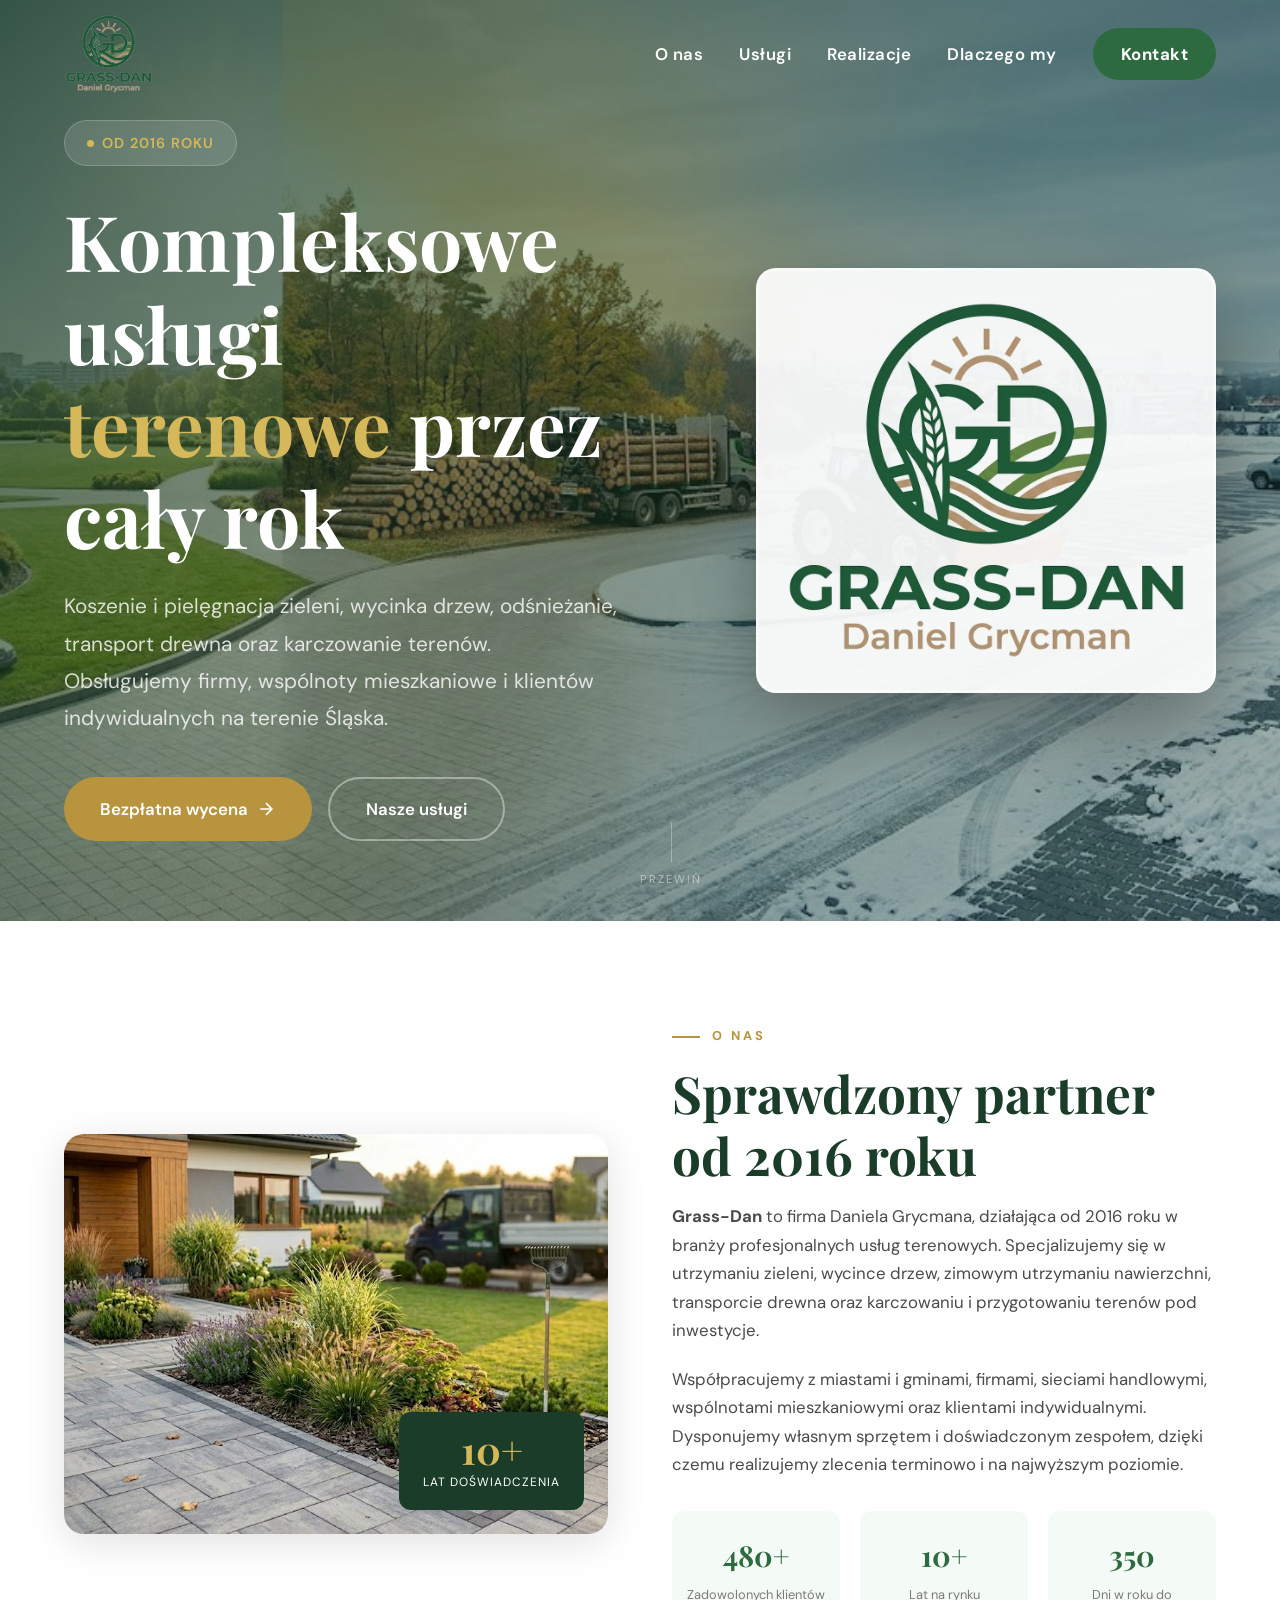
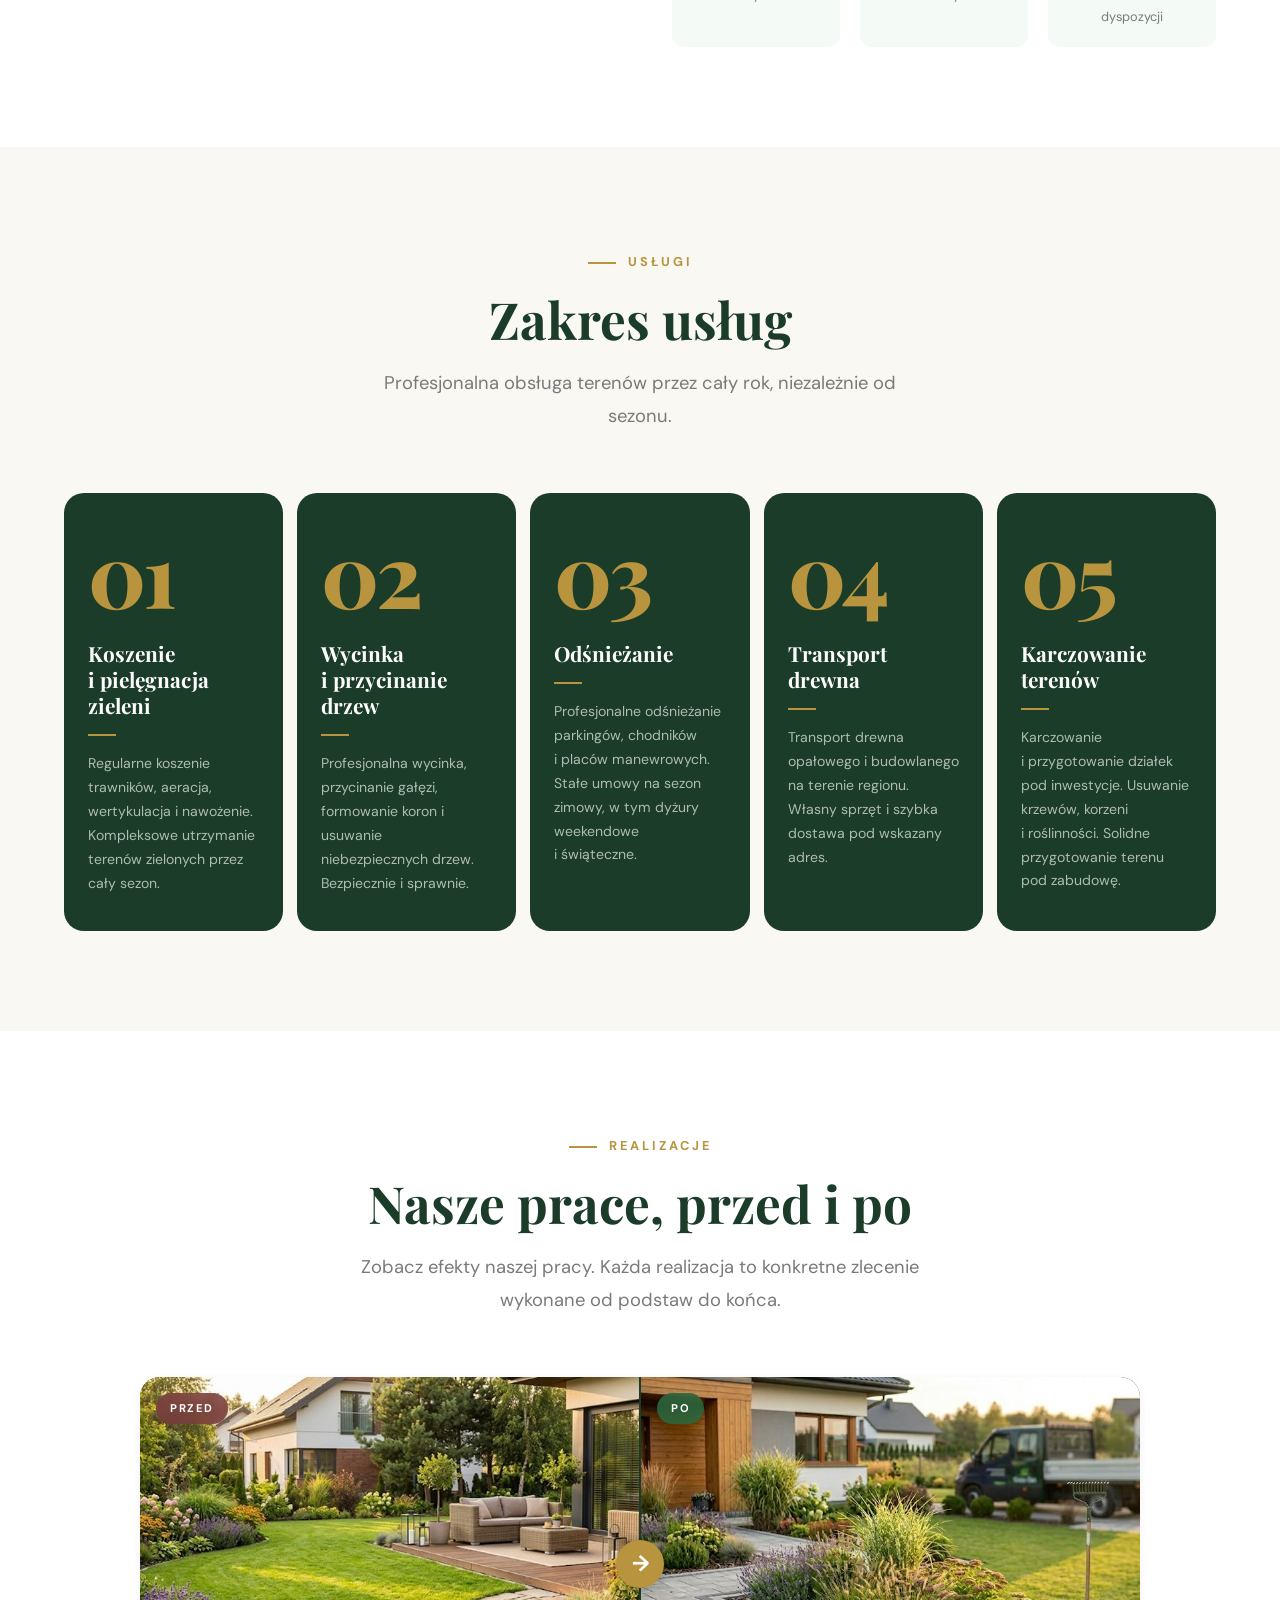
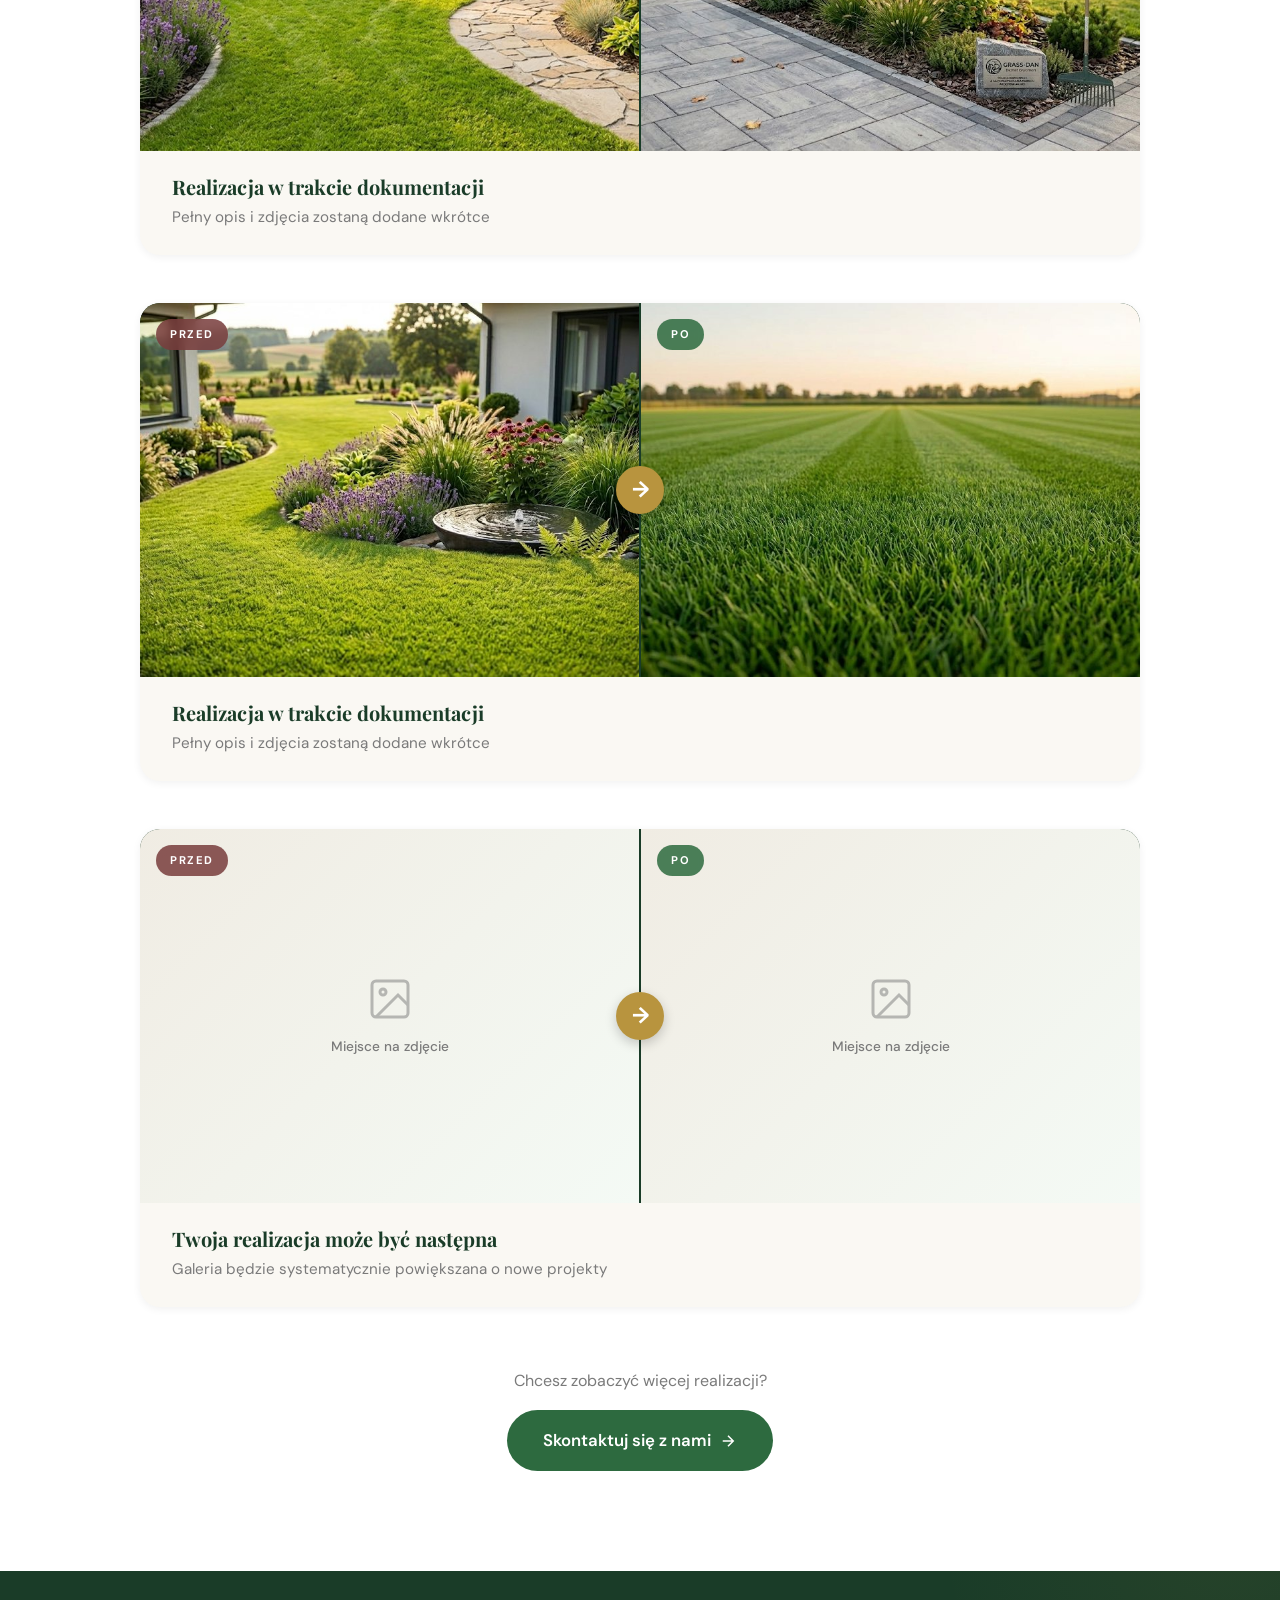
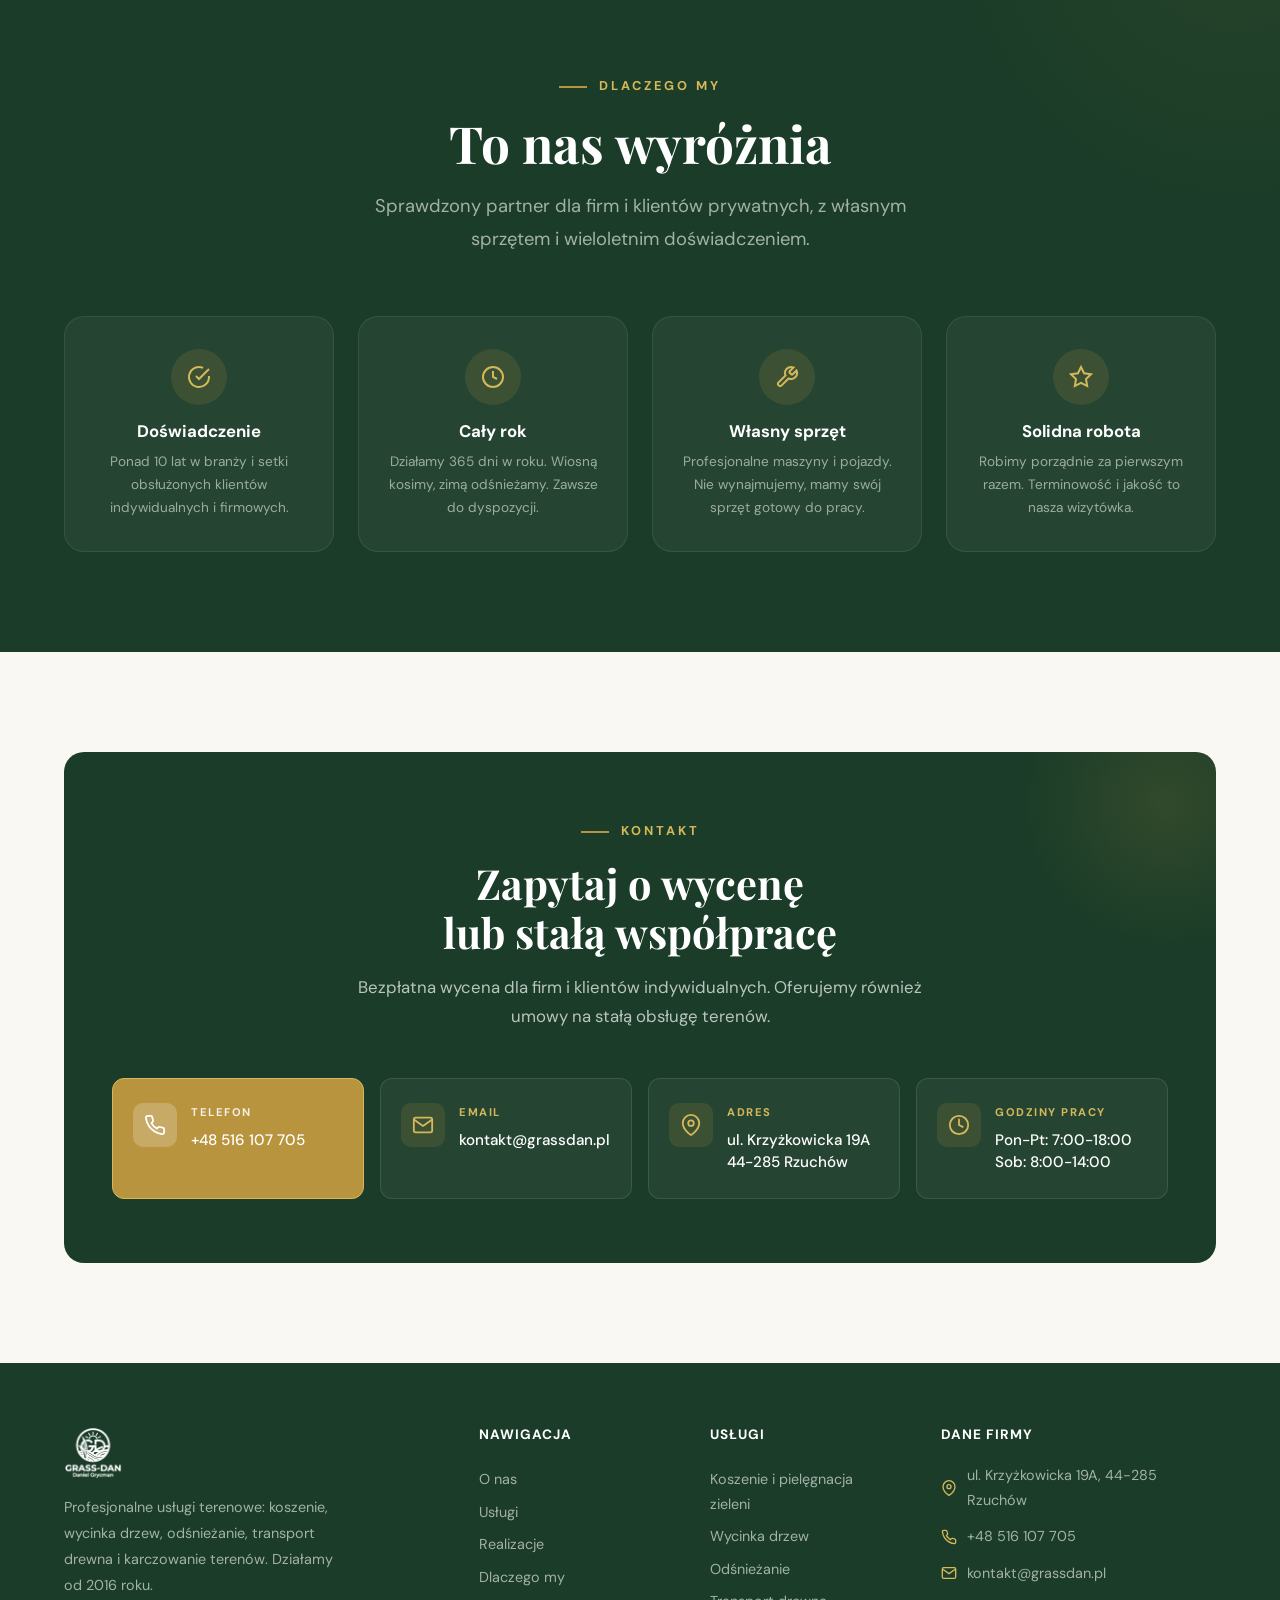
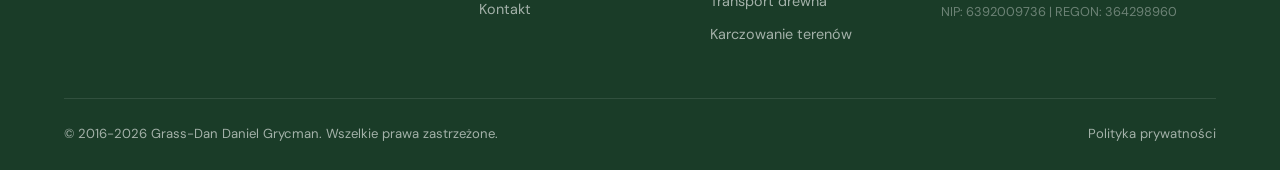
==== commit 1af9522e: "Update index.html" ====
--- a/index.html
+++ b/index.html
@@ -3,7 +3,7 @@
 <head>
   <meta charset="UTF-8">
   <meta name="viewport" content="width=device-width, initial-scale=1.0">
-  <title>Grass-Dan | Usługi Ogrodnicze, Wycinka Drzew, Odśnieżanie</title>
+  <title>Grass-Dan | Koszenie, Wycinka Drzew, Odśnieżanie, Transport Drewna</title>
   <meta name="description" content="Grass-Dan Daniel Grycman: koszenie i pielęgnacja terenów zielonych, wycinka drzew, odśnieżanie, transport drewna, karczowanie. Profesjonalna obsługa dla firm i klientów indywidualnych. Rzuchów, woj. śląskie.">
   <link rel="preconnect" href="https://fonts.googleapis.com">
   <link rel="preconnect" href="https://fonts.gstatic.com" crossorigin>
@@ -183,8 +183,8 @@
             </div>
           </div>
           <div class="ba-info">
-            <h3>Przykładowa realizacja #1</h3>
-            <p>Opis realizacji, zostanie uzupełniony zdjęciami od klienta</p>
+            <h3>Realizacja w trakcie dokumentacji</h3>
+            <p>Pełny opis i zdjęcia zostaną dodane wkrótce</p>
           </div>
         </div>
 
@@ -201,8 +201,8 @@
             </div>
           </div>
           <div class="ba-info">
-            <h3>Przykładowa realizacja #2</h3>
-            <p>Opis realizacji, zostanie uzupełniony zdjęciami od klienta</p>
+            <h3>Realizacja w trakcie dokumentacji</h3>
+            <p>Pełny opis i zdjęcia zostaną dodane wkrótce</p>
           </div>
         </div>
 
@@ -326,7 +326,7 @@
             </div>
             <div>
               <span class="contact-tile-label">Godziny pracy</span>
-              <span class="contact-tile-value">Pon–Pt: 7:00–18:00<br>Sob: 8:00–14:00</span>
+              <span class="contact-tile-value">Pon-Pt: 7:00-18:00<br>Sob: 8:00-14:00</span>
             </div>
           </div>
         </div>
@@ -382,7 +382,7 @@
         </div>
       </div>
       <div class="footer-bottom">
-        <span>&copy; 2016–2026 Grass-Dan Daniel Grycman. Wszelkie prawa zastrzeżone.</span>
+        <span>&copy; 2016-2026 Grass-Dan Daniel Grycman. Wszelkie prawa zastrzeżone.</span>
         <div class="footer-bottom-links"><a href="#">Polityka prywatności</a></div>
       </div>
     </div>
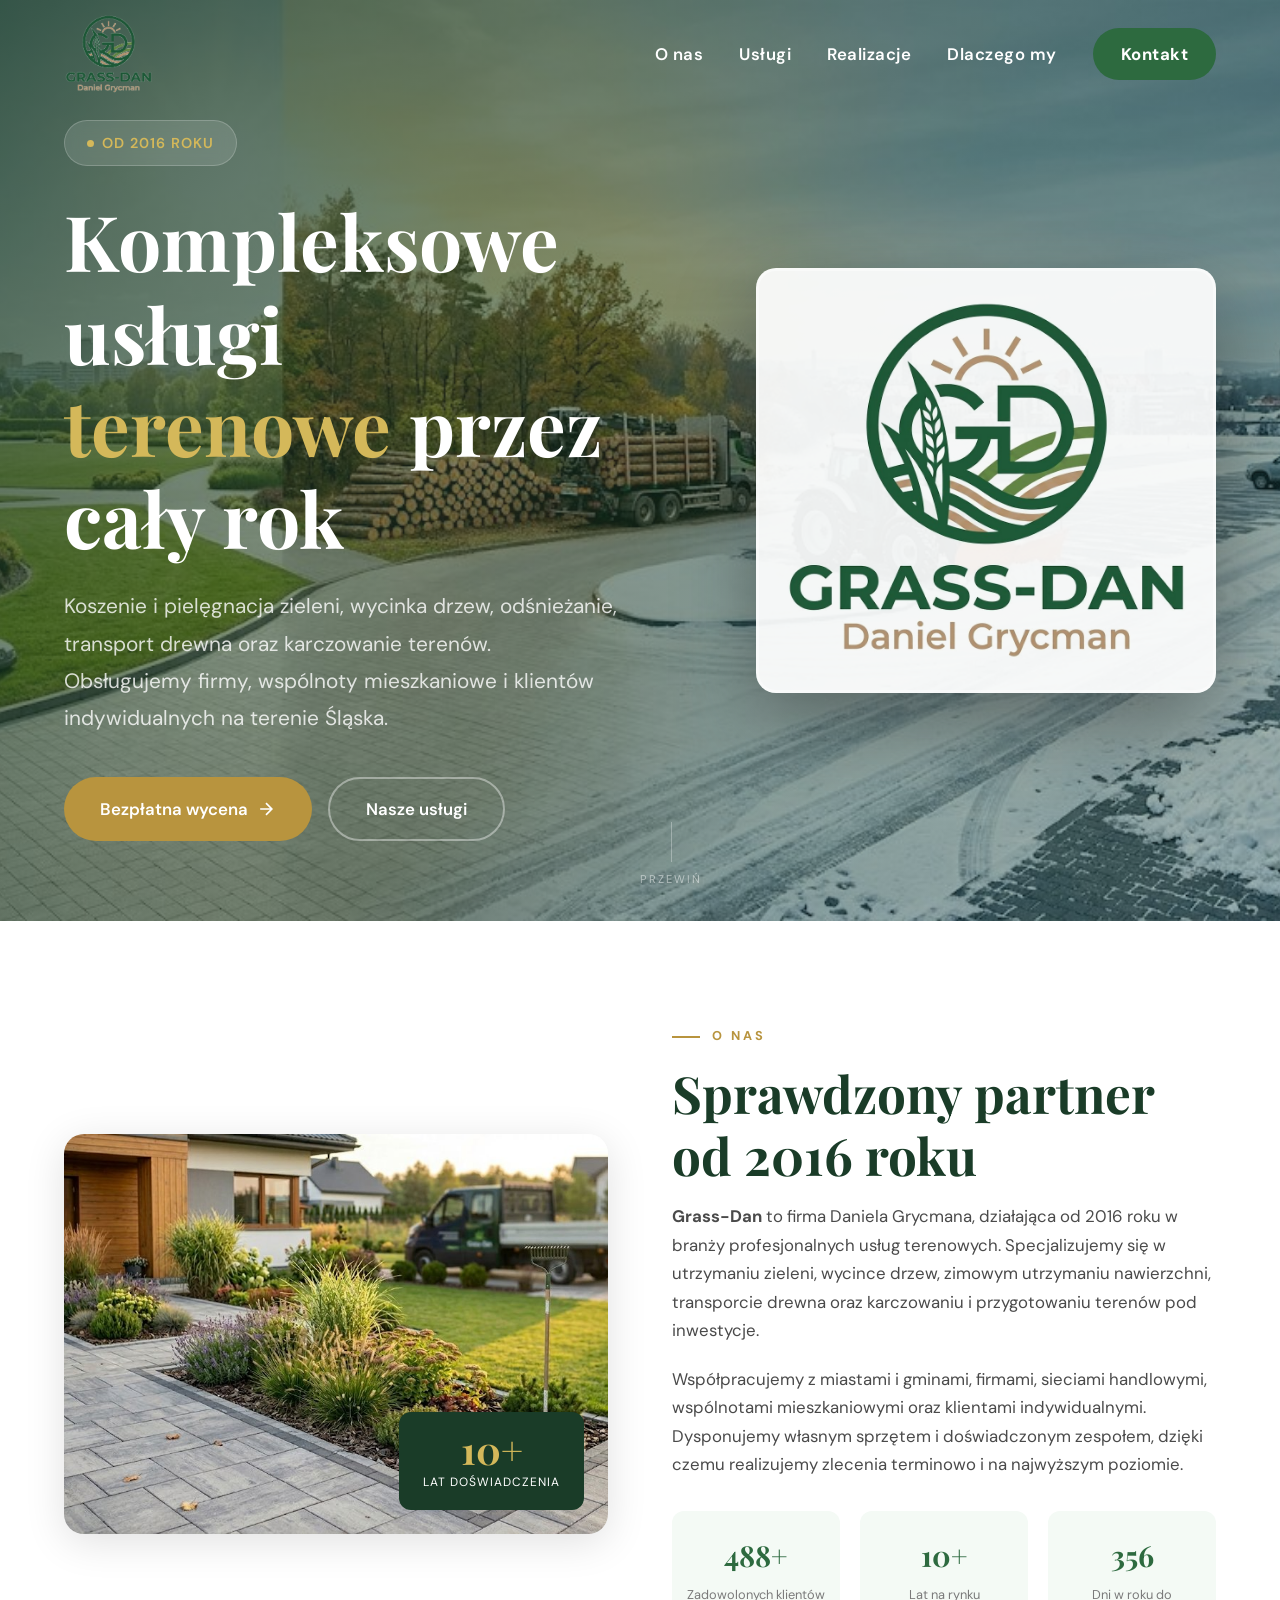
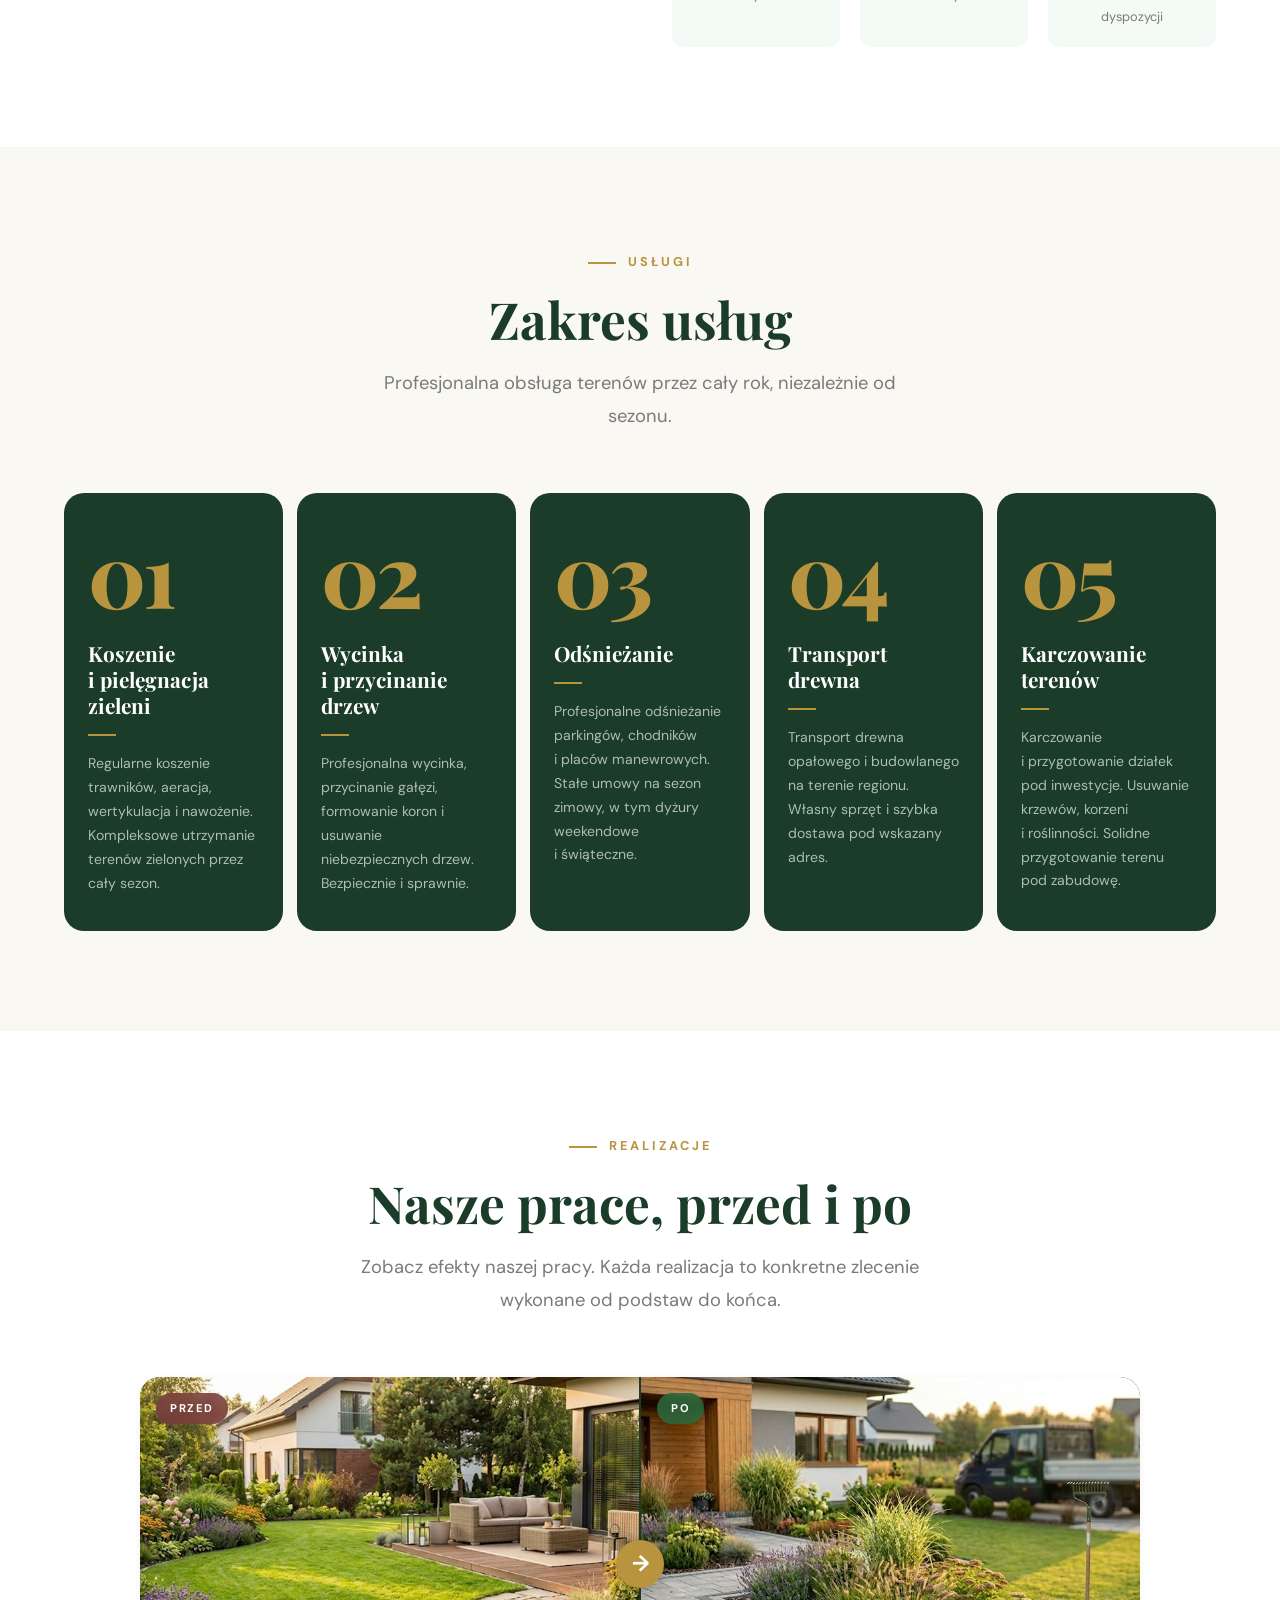
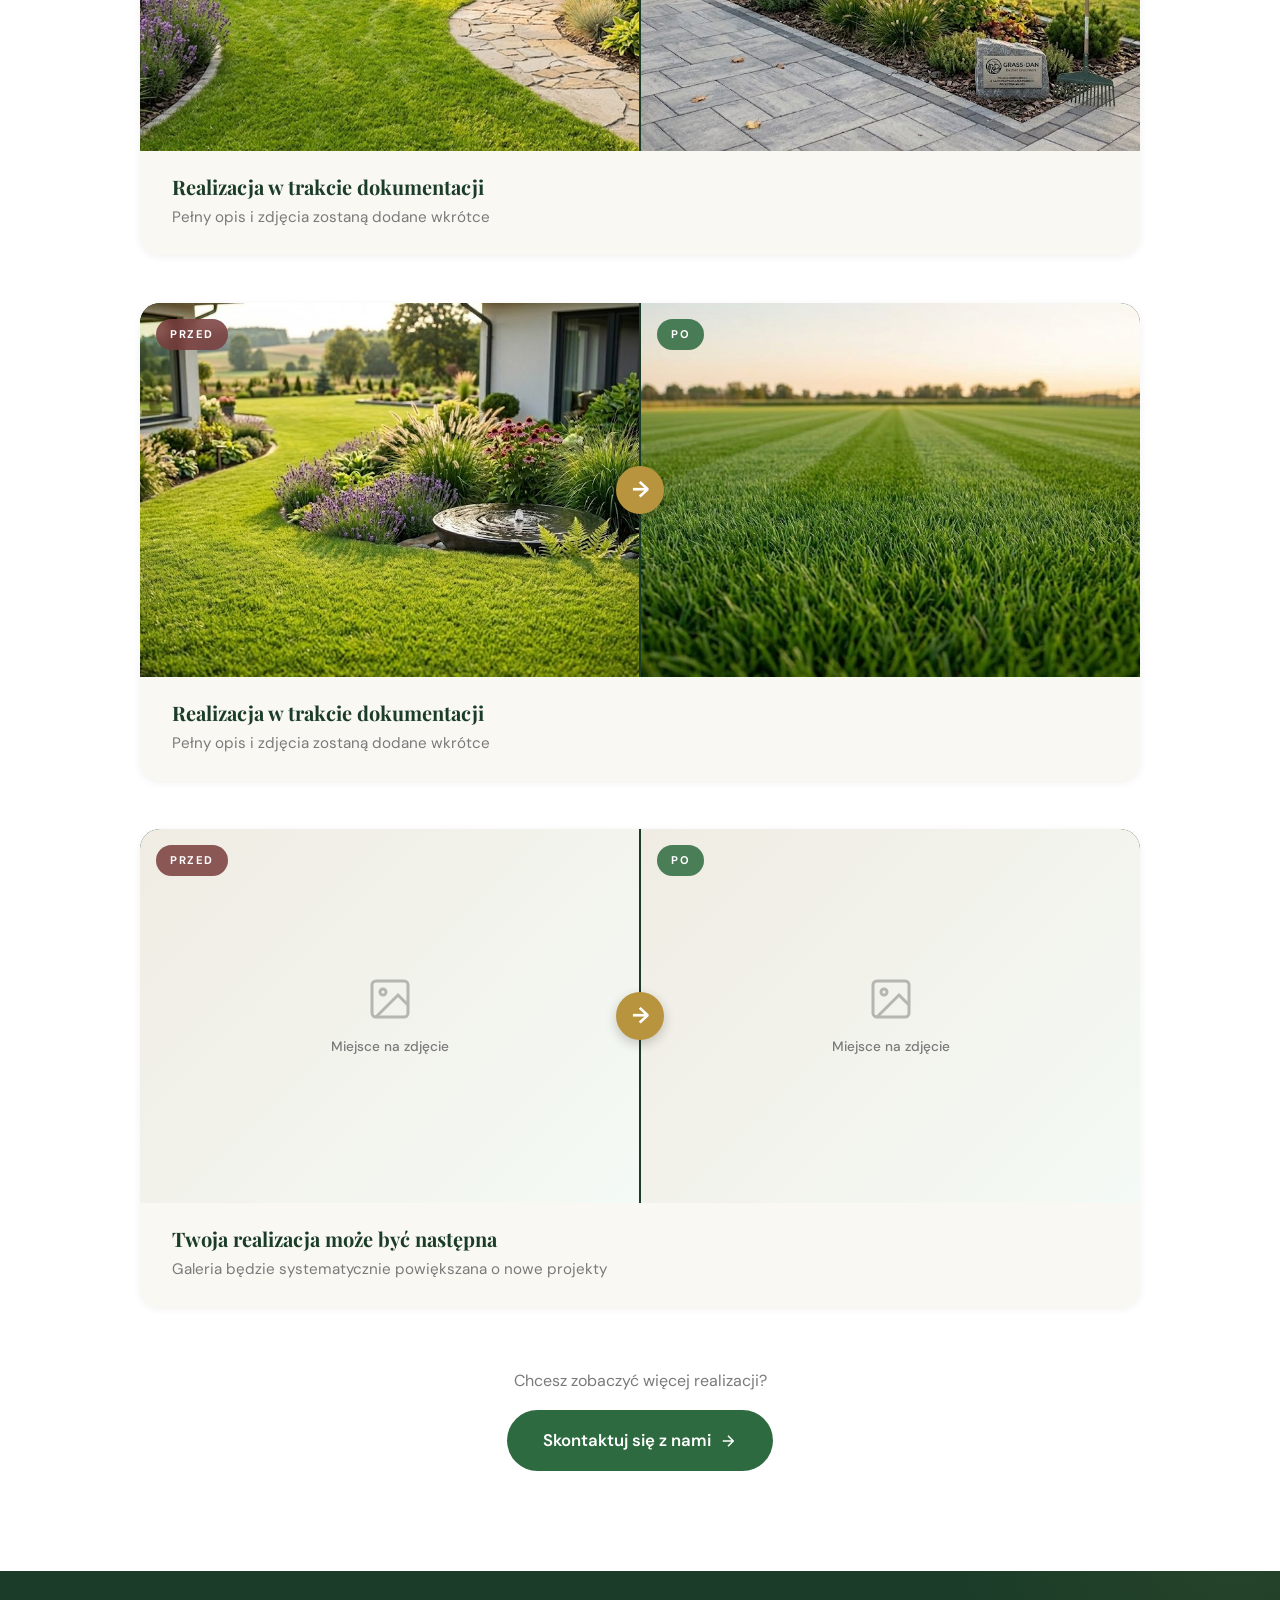
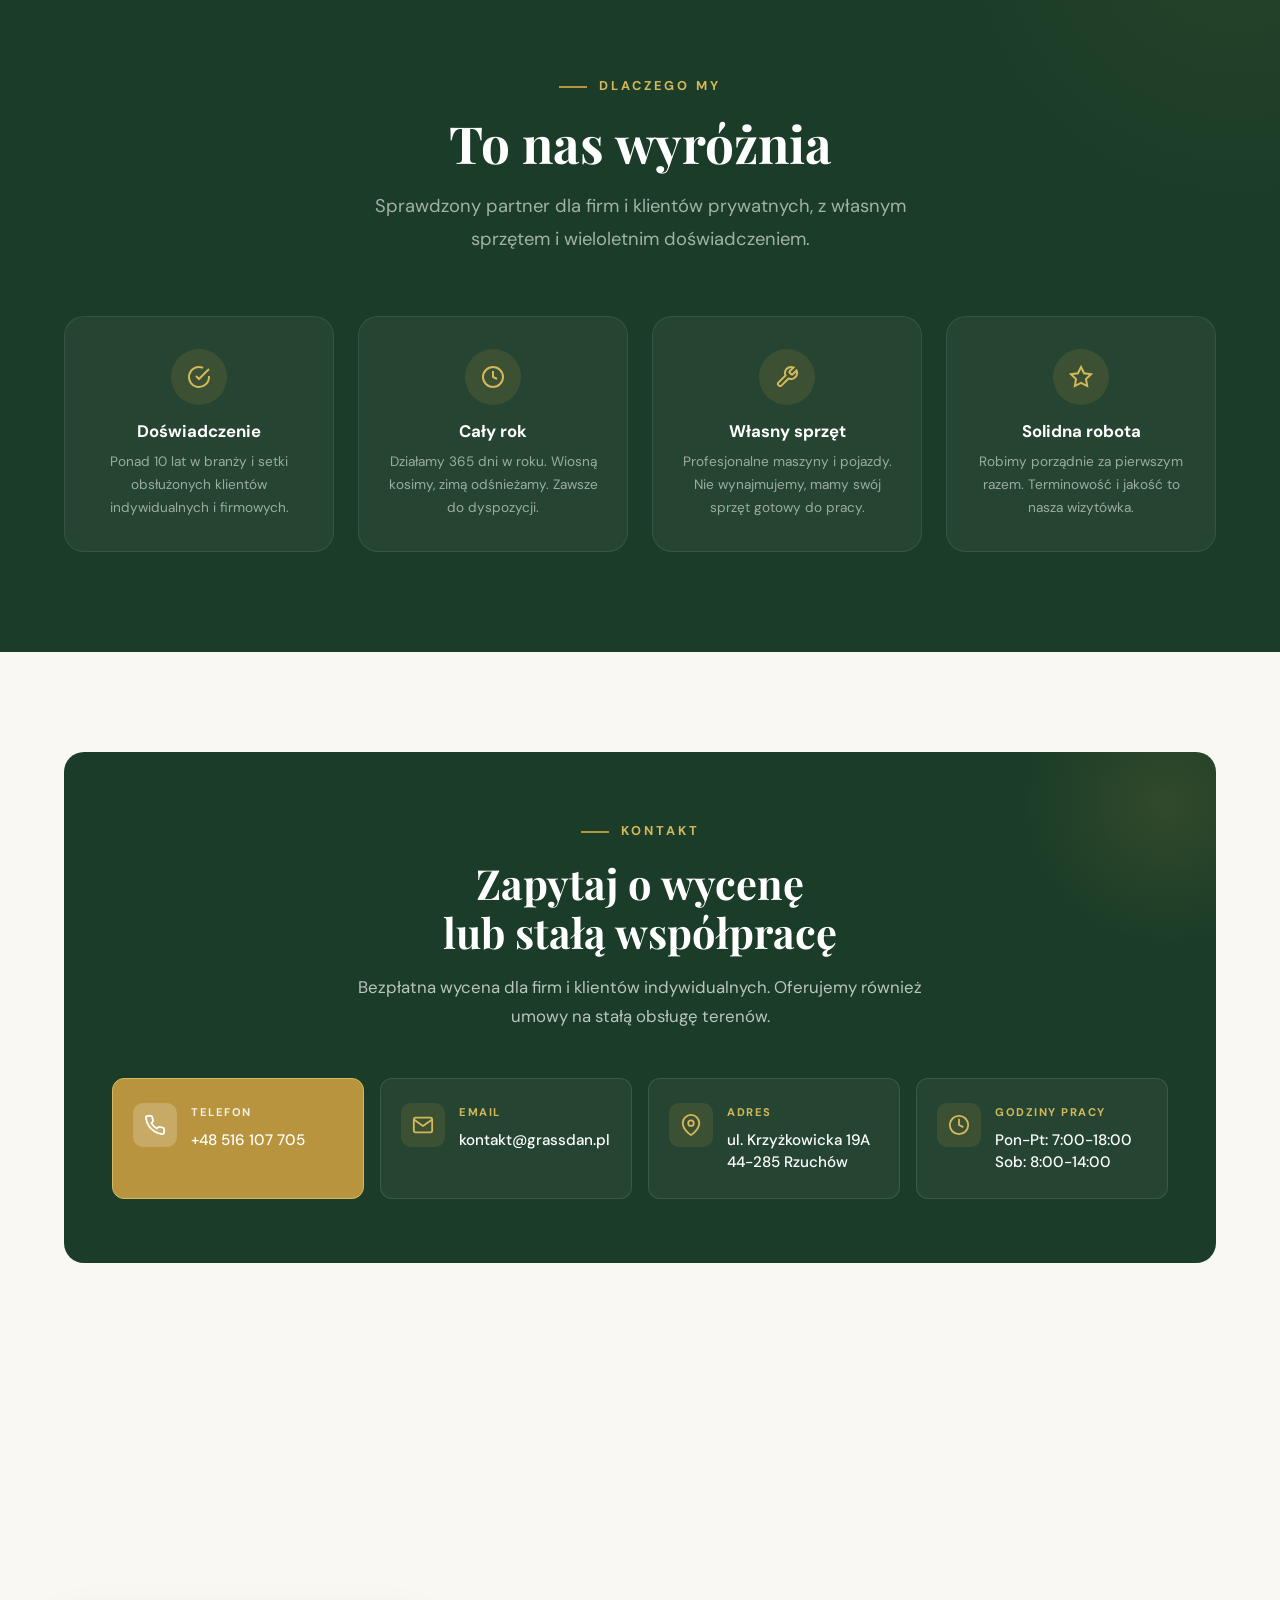
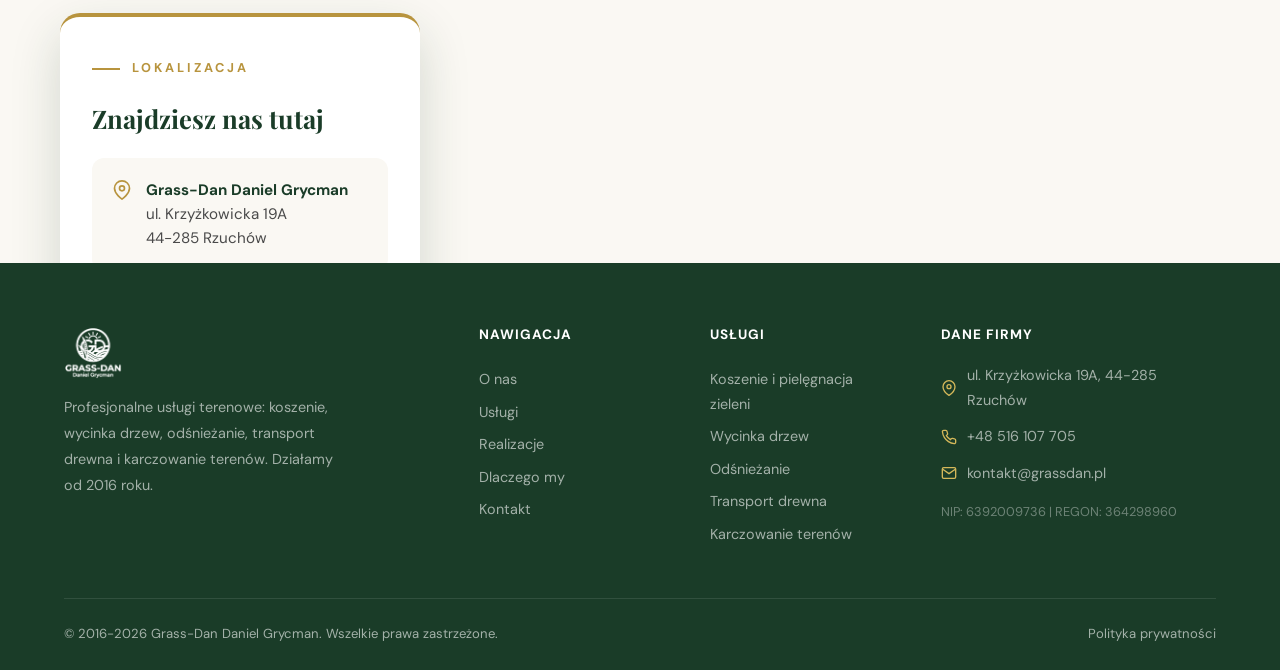
==== commit 28a5703c: "map" ====
--- a/index.html
+++ b/index.html
@@ -334,6 +334,38 @@
     </div>
   </section>
 
+  <!-- ========== MAPA ========== -->
+  <section class="map-section">
+    <div class="map-overlay reveal">
+      <div class="map-overlay-inner">
+        <span class="section-label">Lokalizacja</span>
+        <h3>Znajdziesz nas tutaj</h3>
+        <div class="map-address">
+          <svg viewBox="0 0 24 24" fill="none" stroke="currentColor" stroke-width="2" stroke-linecap="round" stroke-linejoin="round" width="20" height="20"><path d="M21 10c0 7-9 13-9 13s-9-6-9-13a9 9 0 0 1 18 0z"/><circle cx="12" cy="10" r="3"/></svg>
+          <div>
+            <strong>Grass-Dan Daniel Grycman</strong><br>
+            ul. Krzyżkowicka 19A<br>
+            44-285 Rzuchów
+          </div>
+        </div>
+        <a href="https://www.google.com/maps/dir/?api=1&destination=ul.+Krzy%C5%BCkowicka+19A,+44-285+Rzuch%C3%B3w" target="_blank" rel="noopener" class="map-btn">
+          Wyznacz trasę
+          <svg viewBox="0 0 24 24" fill="none" stroke="currentColor" stroke-width="2" stroke-linecap="round" stroke-linejoin="round" width="18" height="18"><path d="M5 12h14M12 5l7 7-7 7"/></svg>
+        </a>
+      </div>
+    </div>
+    <iframe
+      src="https://maps.google.com/maps?q=ul.%20Krzy%C5%BCkowicka%2019A,%2044-285%20Rzuch%C3%B3w&t=&z=14&ie=UTF8&iwloc=&output=embed"
+      class="map-iframe"
+      width="100%"
+      height="500"
+      style="border:0"
+      allowfullscreen=""
+      loading="lazy"
+      referrerpolicy="no-referrer-when-downgrade"
+      title="Mapa: Grass-Dan, ul. Krzyżkowicka 19A, Rzuchów"></iframe>
+  </section>
+
   <!-- ========== FOOTER ========== -->
   <footer class="footer">
     <div class="container">
--- a/styles.css
+++ b/styles.css
@@ -548,6 +548,89 @@
 }
 
 /* ===========================
+   MAP SECTION
+   =========================== */
+.map-section {
+  position: relative;
+  background: var(--cream);
+  height: 500px;
+  overflow: hidden;
+}
+
+.map-iframe {
+  width: 100%;
+  height: 100%;
+  display: block;
+  filter: grayscale(0.15);
+  transition: filter 0.4s ease;
+}
+.map-section:hover .map-iframe { filter: grayscale(0); }
+
+.map-overlay {
+  position: absolute;
+  top: 50%;
+  left: 60px;
+  transform: translateY(-50%);
+  z-index: 5;
+  background: var(--white);
+  border-radius: var(--radius-lg);
+  padding: 36px 32px;
+  width: 360px;
+  box-shadow: 0 20px 50px rgba(26,60,40,0.18);
+  border-top: 4px solid var(--gold);
+}
+
+.map-overlay-inner h3 {
+  font-size: 1.6rem;
+  color: var(--green-dark);
+  margin-bottom: 24px;
+  margin-top: 8px;
+}
+
+.map-address {
+  display: flex;
+  align-items: flex-start;
+  gap: 14px;
+  padding: 20px;
+  background: var(--cream);
+  border-radius: var(--radius);
+  margin-bottom: 24px;
+}
+.map-address svg {
+  stroke: var(--gold);
+  min-width: 20px;
+  margin-top: 2px;
+}
+.map-address > div {
+  color: var(--text-mid);
+  font-size: 0.95rem;
+  line-height: 1.6;
+}
+.map-address strong {
+  color: var(--green-dark);
+  font-weight: 700;
+}
+
+.map-btn {
+  display: inline-flex;
+  align-items: center;
+  gap: 10px;
+  padding: 14px 24px;
+  background: var(--green-main);
+  color: var(--white);
+  border-radius: 50px;
+  font-family: 'DM Sans', sans-serif;
+  font-weight: 600;
+  font-size: 0.95rem;
+  transition: var(--transition);
+}
+.map-btn:hover {
+  background: var(--green-dark);
+  transform: translateY(-2px);
+  box-shadow: 0 8px 20px rgba(45,106,63,0.3);
+}
+
+/* ===========================
    FOOTER
    =========================== */
 .footer { background: var(--green-dark); color: rgba(255,255,255,0.6); padding: 64px 0 24px; }
@@ -616,6 +699,18 @@
   .features-grid { grid-template-columns: 1fr; }
   .contact-details { grid-template-columns: 1fr; }
   .contact-card { padding: 48px 28px; }
+
+  /* Map - stack overlay on top of map on mobile, iframe first then card */
+  .map-section { height: auto; display: flex; flex-direction: column-reverse; }
+  .map-overlay {
+    position: static;
+    transform: none;
+    width: auto;
+    margin: -40px 24px 24px;
+    padding: 28px 24px;
+  }
+  .map-iframe { height: 360px; }
+
   .footer-grid { grid-template-columns: 1fr; gap: 32px; }
   .footer-bottom { flex-direction: column; gap: 12px; text-align: center; }
 }
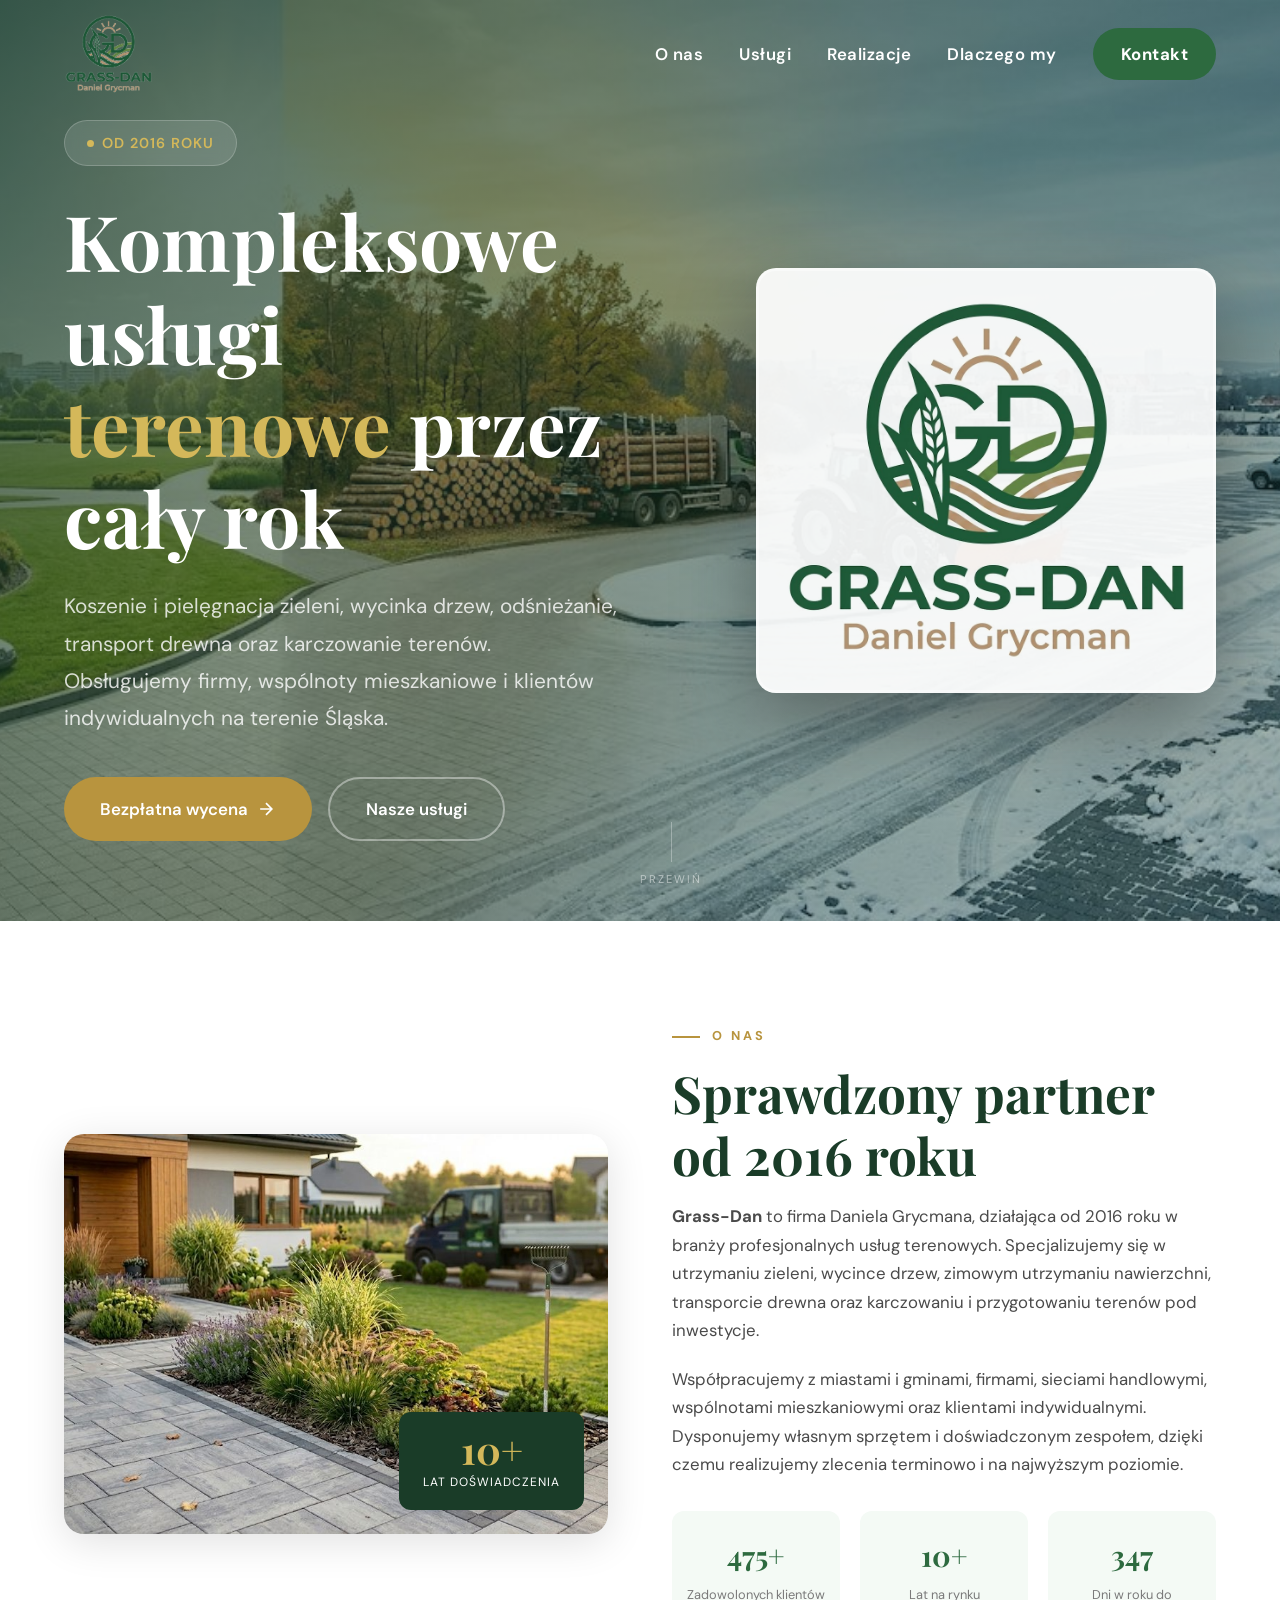
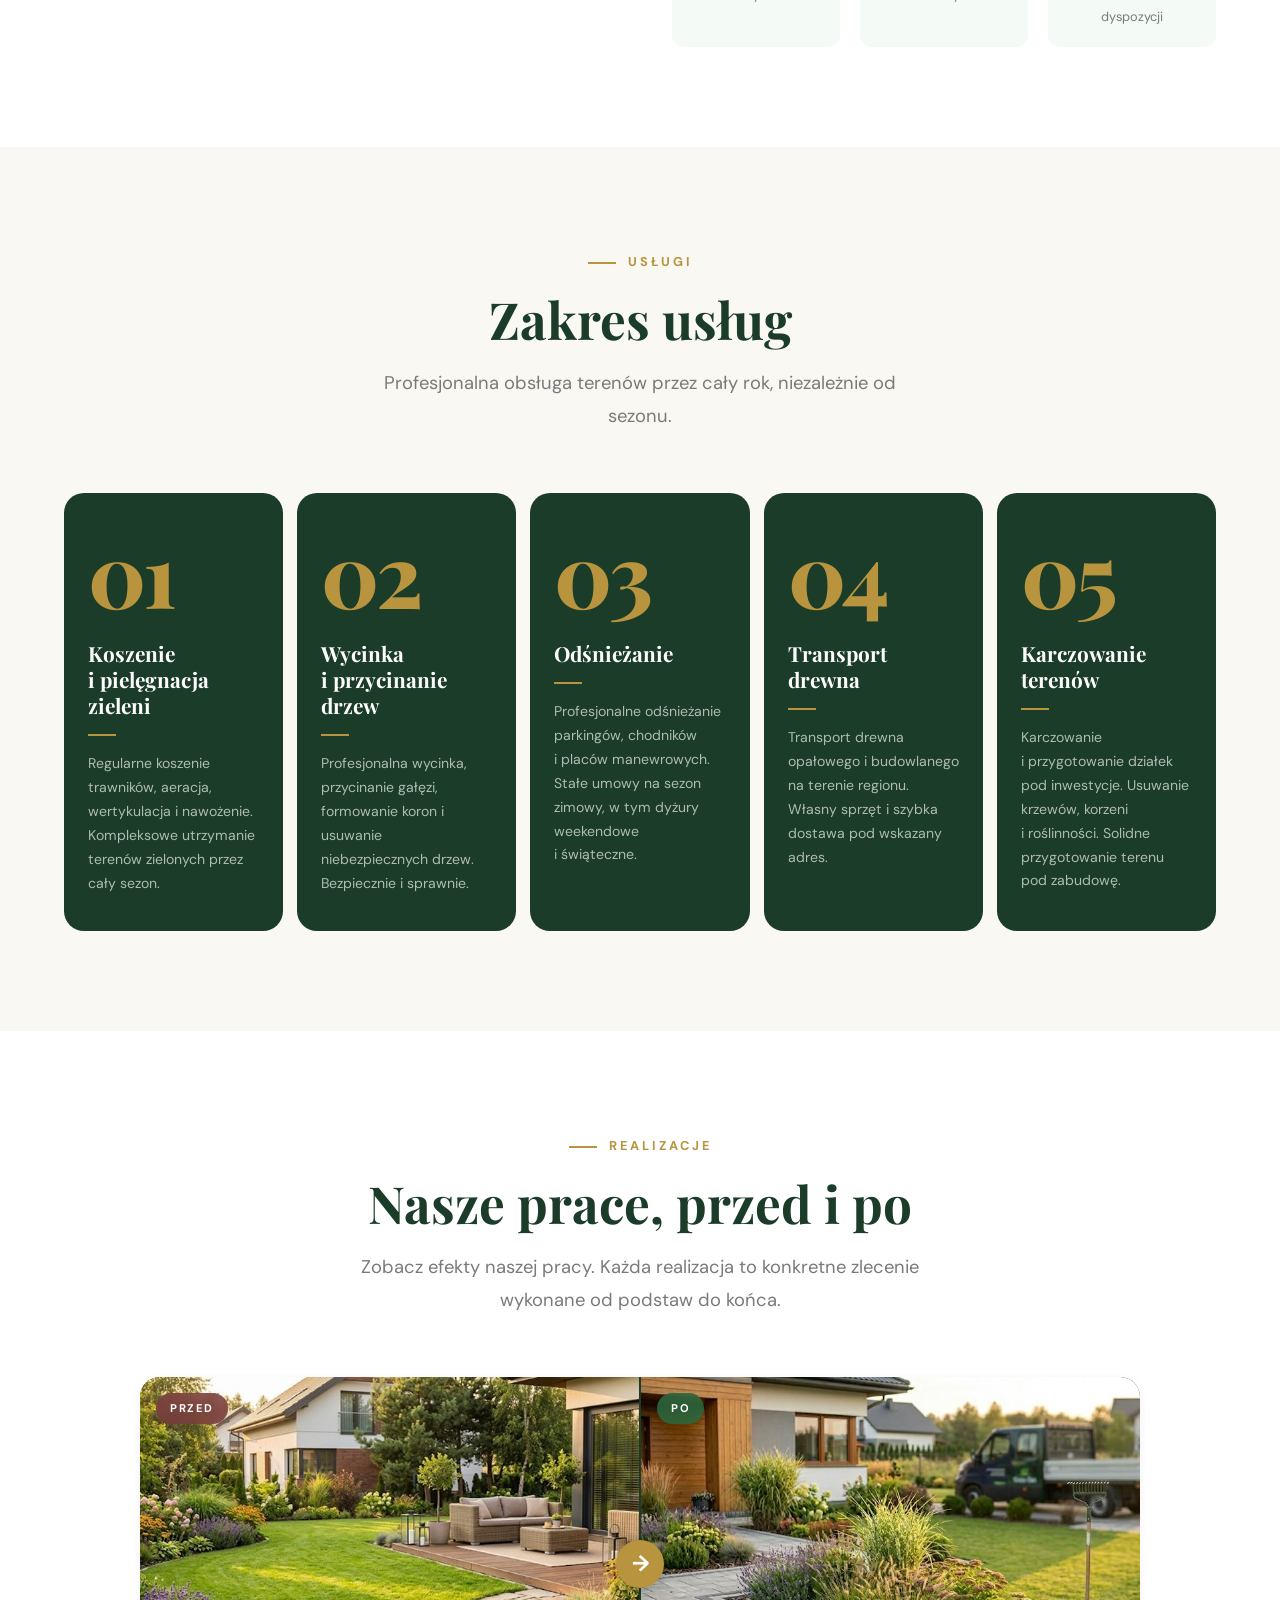
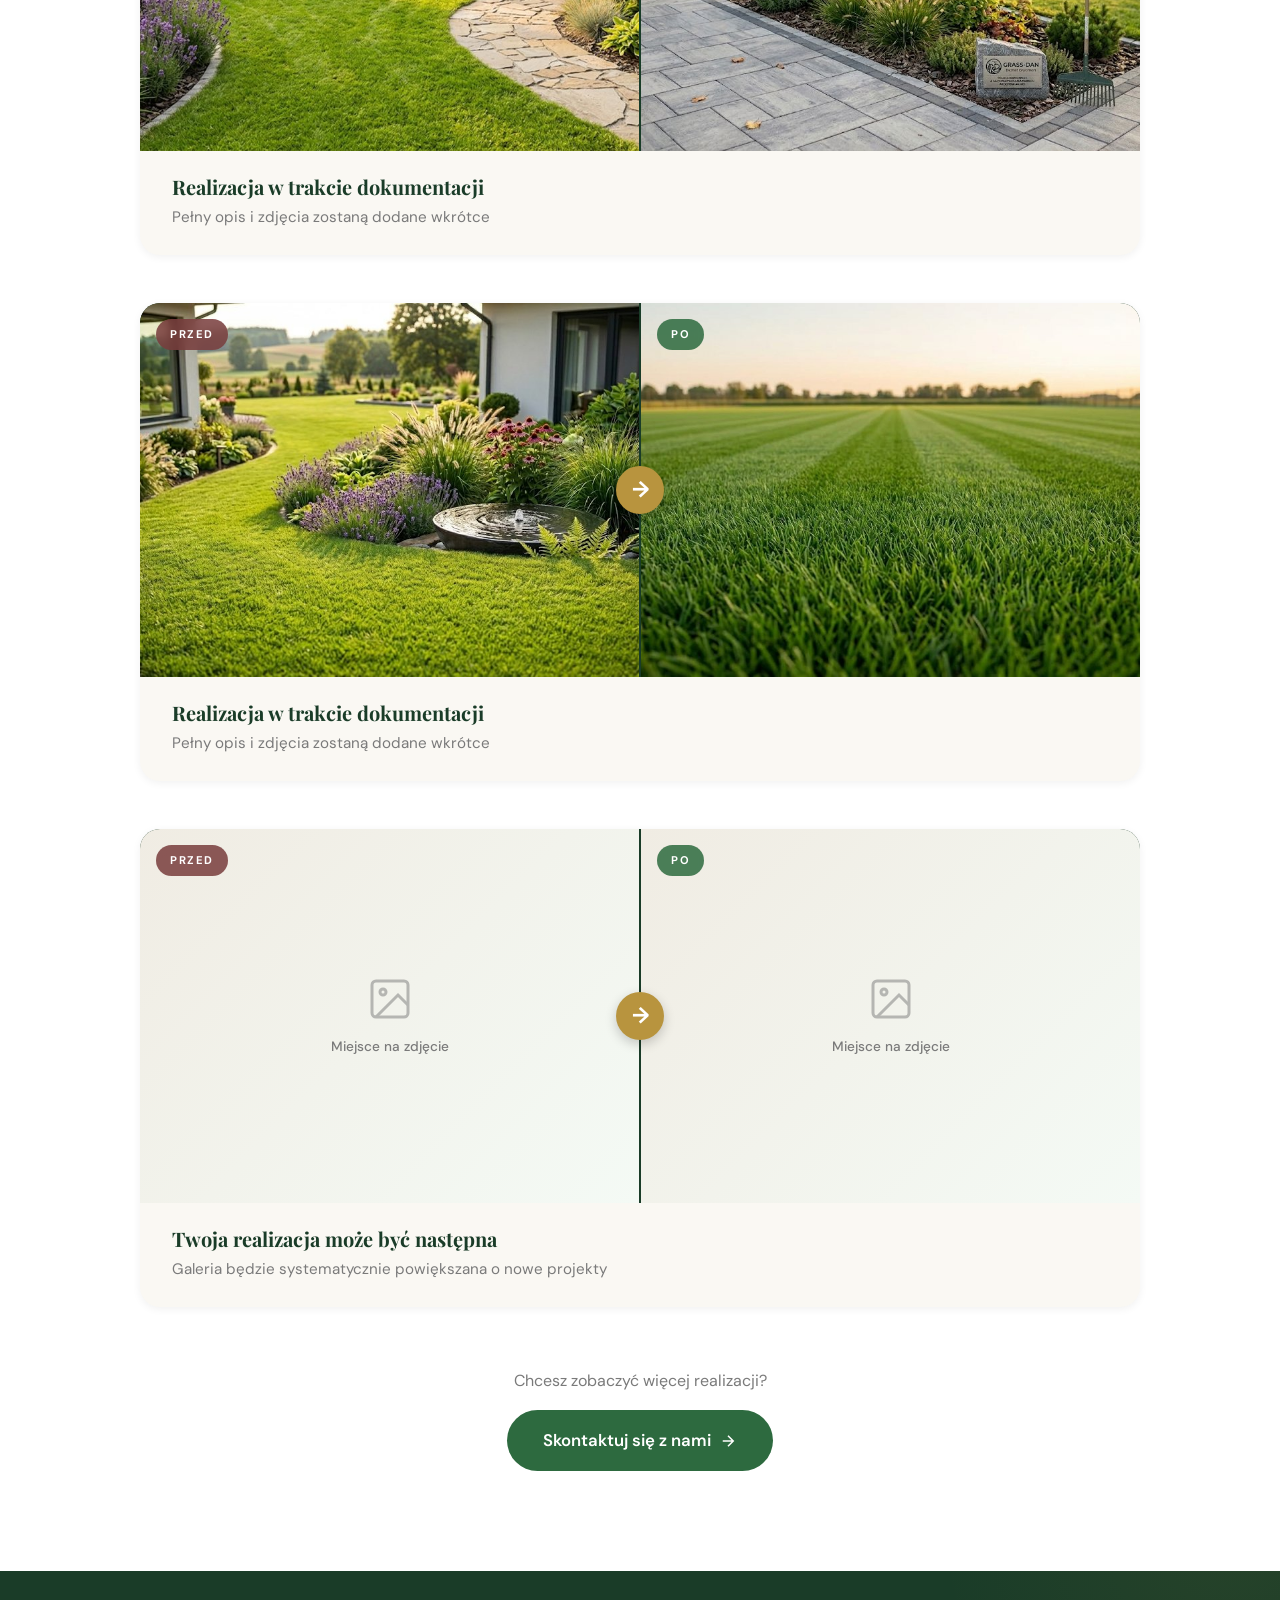
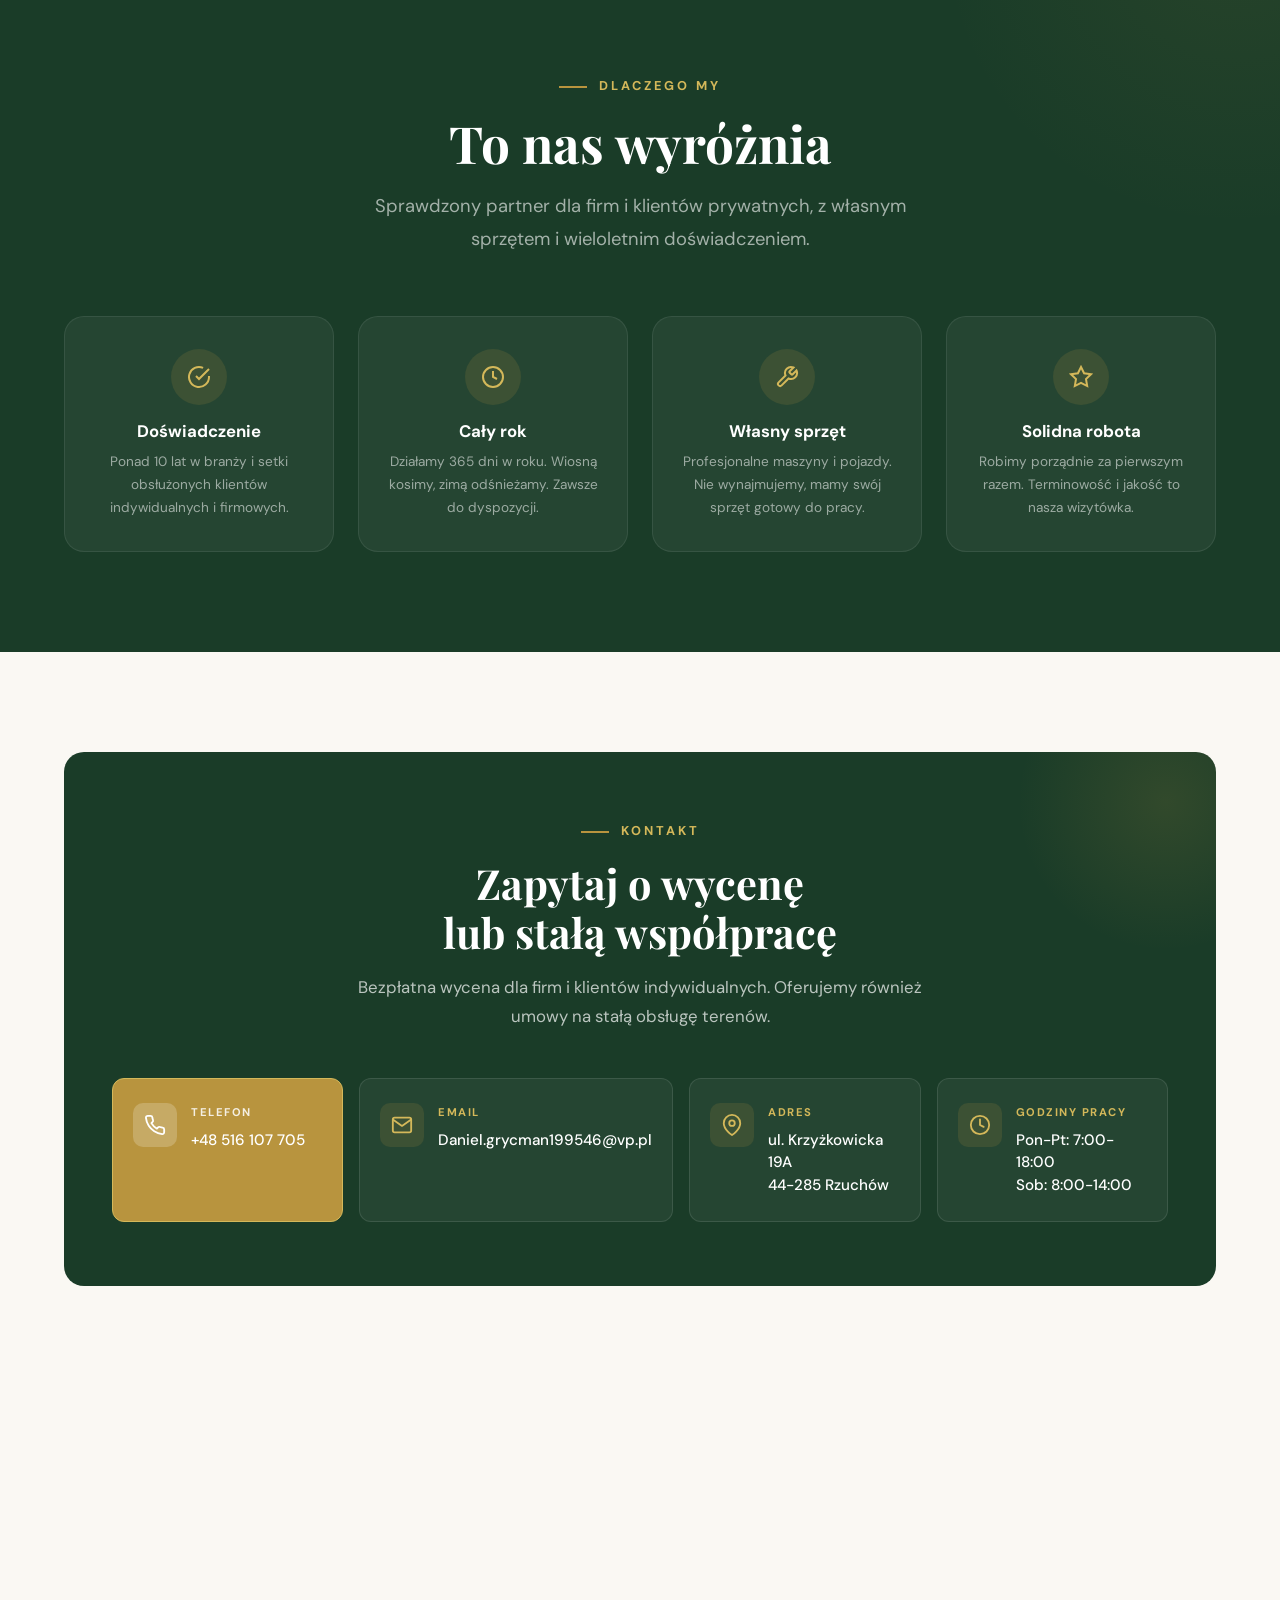
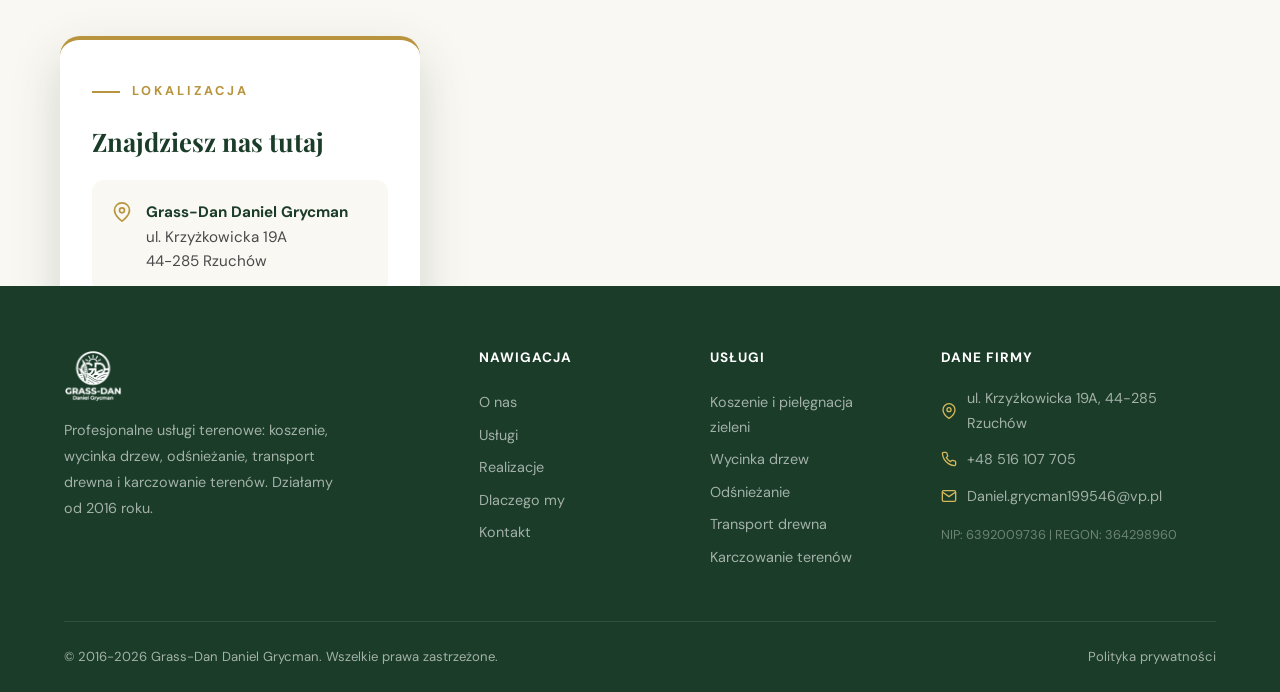
==== commit 80d8f4fb: "mail" ====
--- a/index.html
+++ b/index.html
@@ -300,13 +300,13 @@
             </div>
           </a>
 
-          <a href="mailto:kontakt@grassdan.pl" class="contact-tile">
+          <a href="mailto:Daniel.grycman199546@vp.pl" class="contact-tile">
             <div class="contact-tile-icon">
               <svg viewBox="0 0 24 24" fill="none" stroke="currentColor" stroke-width="2" stroke-linecap="round" stroke-linejoin="round"><path d="M4 4h16c1.1 0 2 .9 2 2v12c0 1.1-.9 2-2 2H4c-1.1 0-2-.9-2-2V6c0-1.1.9-2 2-2z"/><polyline points="22,6 12,13 2,6"/></svg>
             </div>
             <div>
               <span class="contact-tile-label">Email</span>
-              <span class="contact-tile-value">kontakt@grassdan.pl</span>
+              <span class="contact-tile-value">Daniel.grycman199546@vp.pl</span>
             </div>
           </a>
 
@@ -406,7 +406,7 @@
           </div>
           <div class="footer-contact-item">
             <svg viewBox="0 0 24 24"><path d="M4 4h16c1.1 0 2 .9 2 2v12c0 1.1-.9 2-2 2H4c-1.1 0-2-.9-2-2V6c0-1.1.9-2 2-2z"/><polyline points="22,6 12,13 2,6"/></svg>
-            <span>kontakt@grassdan.pl</span>
+            <span>Daniel.grycman199546@vp.pl</span>
           </div>
           <div class="footer-contact-item" style="margin-top:16px;font-size:0.8rem;opacity:0.6;">
             <span>NIP: 6392009736 | REGON: 364298960</span>
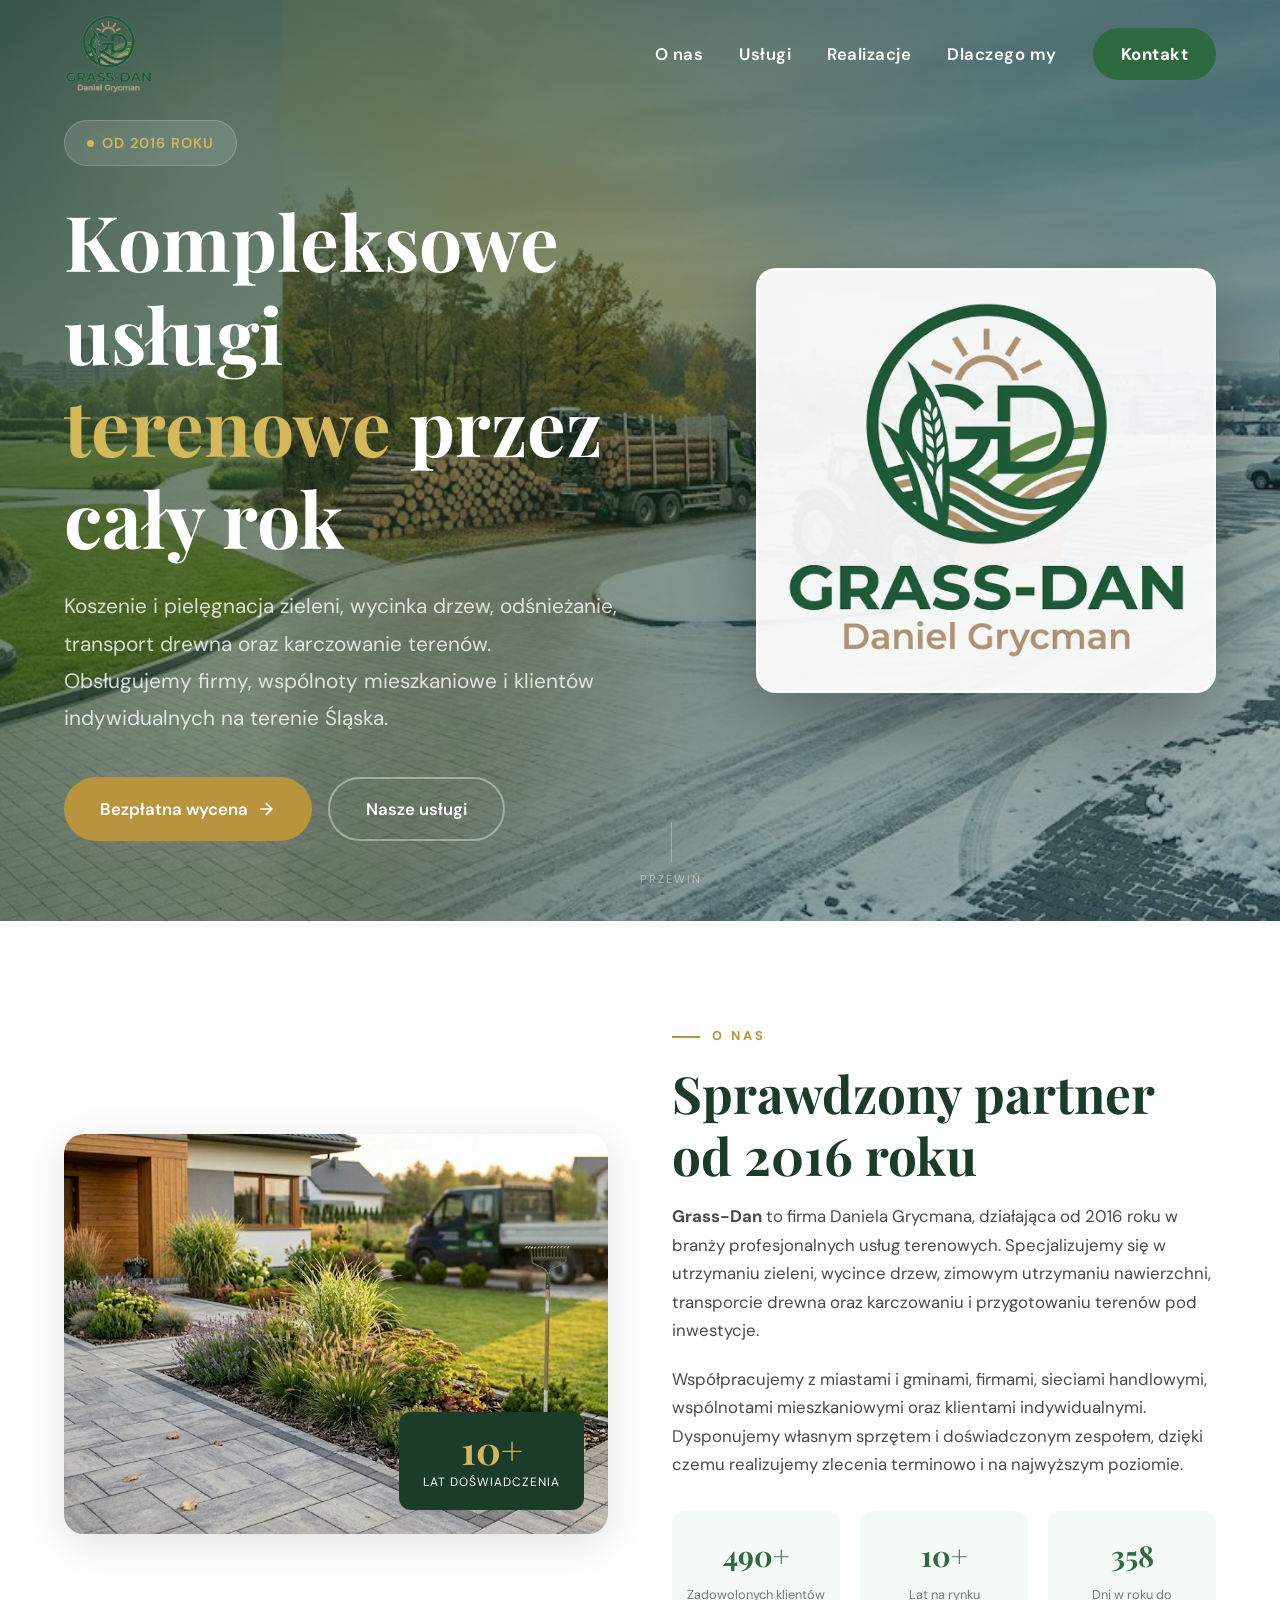
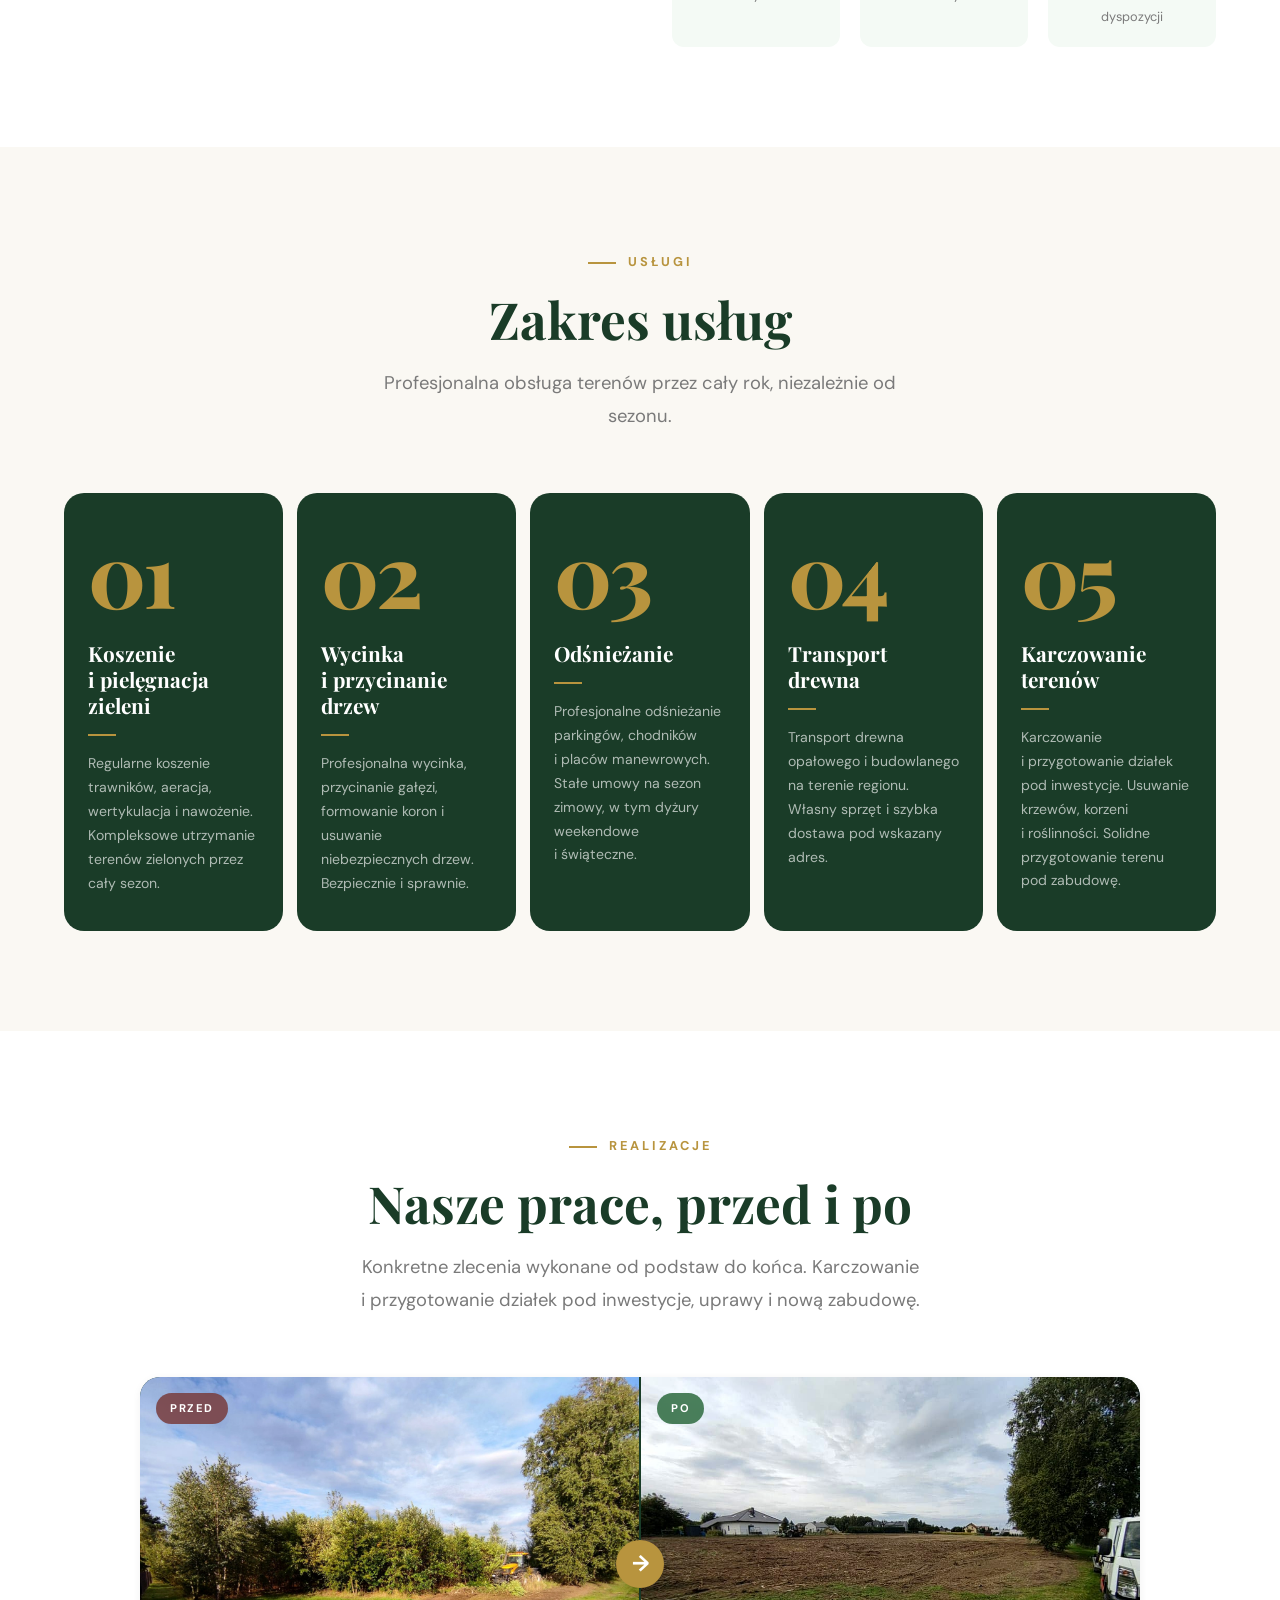
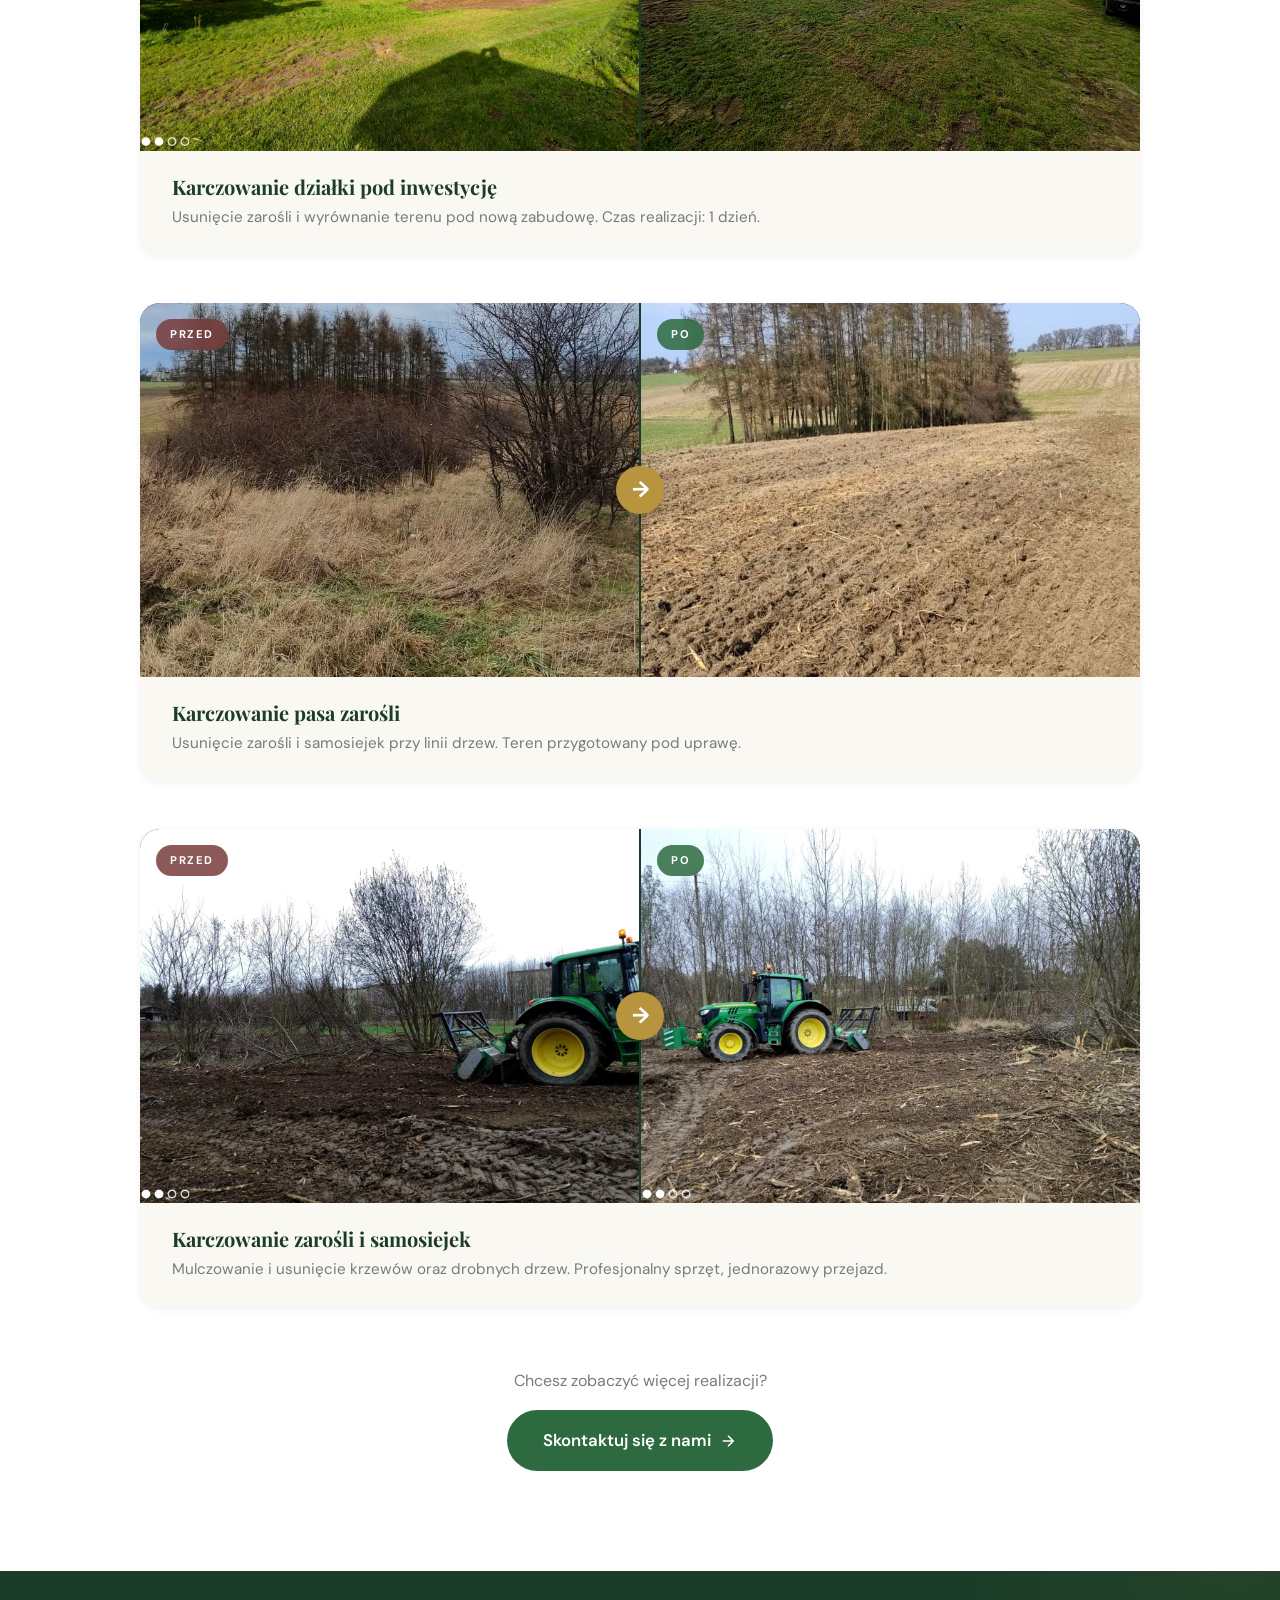
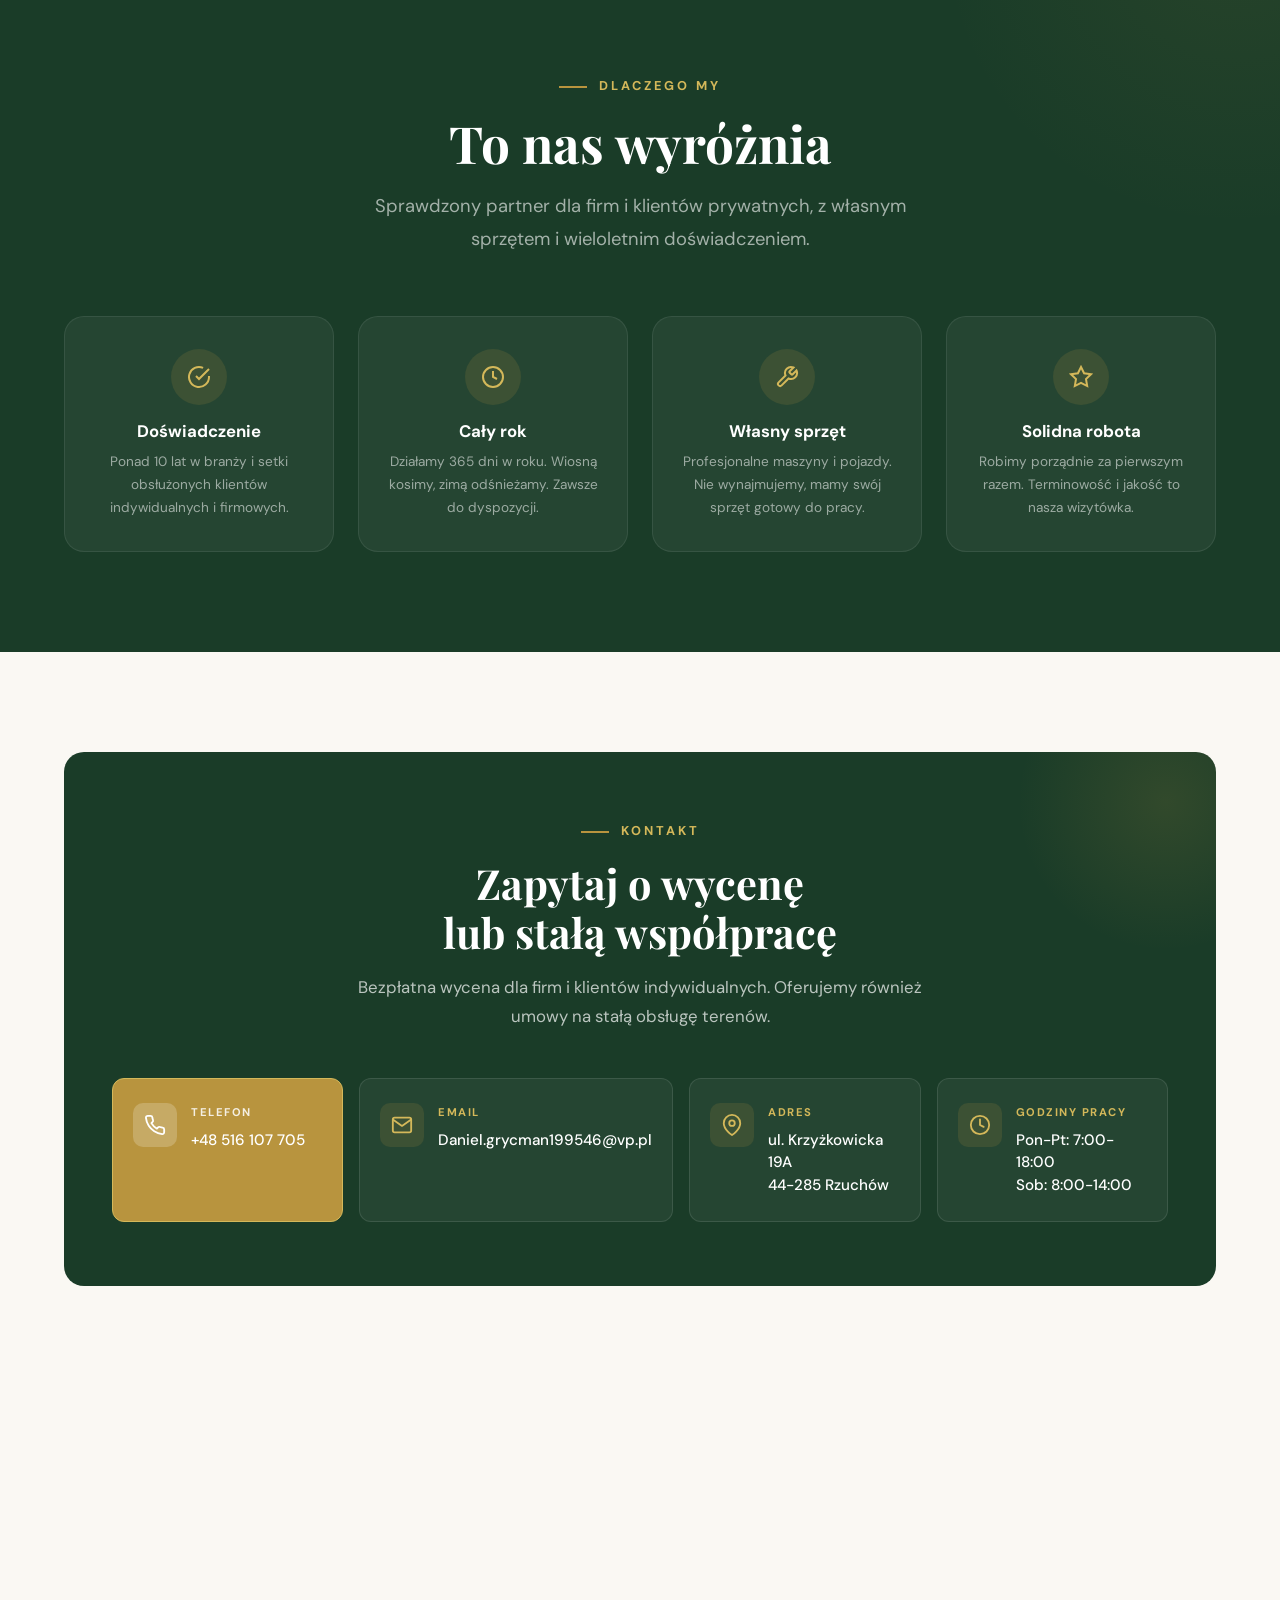
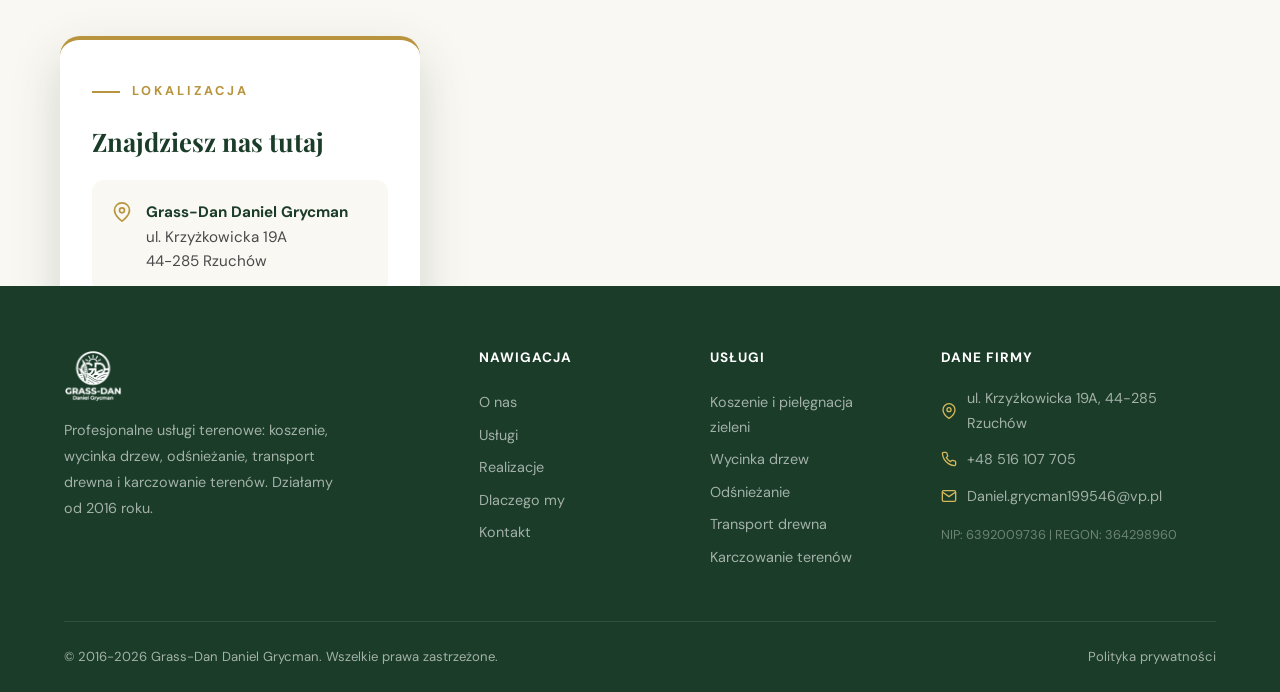
==== commit ba8761c2: "images" ====
--- a/index.html
+++ b/index.html
@@ -165,64 +165,62 @@
       <div class="gallery-header reveal">
         <span class="section-label">Realizacje</span>
         <h2 class="section-title">Nasze prace, przed i&nbsp;po</h2>
-        <p class="section-subtitle">Zobacz efekty naszej pracy. Każda realizacja to konkretne zlecenie wykonane od podstaw do końca.</p>
+        <p class="section-subtitle">Konkretne zlecenia wykonane od podstaw do końca. Karczowanie i przygotowanie działek pod inwestycje, uprawy i nową zabudowę.</p>
       </div>
 
       <div class="before-after-grid" data-stagger>
 
-        <!-- Realizacja 1 -->
+        <!-- Realizacja 1 - autumn/JCB -->
         <div class="ba-item reveal">
           <div class="ba-pair">
             <div class="ba-photo ba-before">
-              <img src="img/gallery4.jpg" alt="Przed">
+              <img src="img/realizacja-1-przed.jpg" alt="Zarośla przed karczowaniem">
               <span class="ba-label ba-label--before">PRZED</span>
             </div>
             <div class="ba-photo ba-after">
-              <img src="img/gallery1.jpg" alt="Po">
+              <img src="img/realizacja-1-po.jpg" alt="Wyrównany teren po karczowaniu">
               <span class="ba-label ba-label--after">PO</span>
             </div>
           </div>
           <div class="ba-info">
-            <h3>Realizacja w trakcie dokumentacji</h3>
-            <p>Pełny opis i zdjęcia zostaną dodane wkrótce</p>
-          </div>
-        </div>
-
-        <!-- Realizacja 2 -->
+            <h3>Karczowanie działki pod inwestycję</h3>
+            <p>Usunięcie zarośli i wyrównanie terenu pod nową zabudowę. Czas realizacji: 1 dzień.</p>
+          </div>
+        </div>
+
+        <!-- Realizacja 2 - winter/larches -->
         <div class="ba-item reveal">
           <div class="ba-pair">
             <div class="ba-photo ba-before">
-              <img src="img/gallery3.jpg" alt="Przed">
+              <img src="img/realizacja-2-przed.jpg" alt="Zarośnięty pas zieleni przed pracami">
               <span class="ba-label ba-label--before">PRZED</span>
             </div>
             <div class="ba-photo ba-after">
-              <img src="img/gallery2.jpg" alt="Po">
+              <img src="img/realizacja-2-po.jpg" alt="Wyczyszczony teren przy drzewach">
               <span class="ba-label ba-label--after">PO</span>
             </div>
           </div>
           <div class="ba-info">
-            <h3>Realizacja w trakcie dokumentacji</h3>
-            <p>Pełny opis i zdjęcia zostaną dodane wkrótce</p>
-          </div>
-        </div>
-
-        <!-- Realizacja 3 - placeholder -->
+            <h3>Karczowanie pasa zarośli</h3>
+            <p>Usunięcie zarośli i samosiejek przy linii drzew. Teren przygotowany pod uprawę.</p>
+          </div>
+        </div>
+
+        <!-- Realizacja 3 - spring/John Deere -->
         <div class="ba-item reveal">
           <div class="ba-pair">
-            <div class="ba-photo ba-before ba-placeholder">
-              <svg viewBox="0 0 24 24" fill="none" stroke="currentColor" stroke-width="1.5"><rect x="3" y="3" width="18" height="18" rx="2"/><circle cx="8.5" cy="8.5" r="1.5"/><path d="m21 15-5-5L5 21"/></svg>
-              <span>Miejsce na zdjęcie</span>
+            <div class="ba-photo ba-before">
+              <img src="img/realizacja-3-przed.jpg" alt="Zarośla z ciągnikiem John Deere podczas pracy">
               <span class="ba-label ba-label--before">PRZED</span>
             </div>
-            <div class="ba-photo ba-after ba-placeholder">
-              <svg viewBox="0 0 24 24" fill="none" stroke="currentColor" stroke-width="1.5"><rect x="3" y="3" width="18" height="18" rx="2"/><circle cx="8.5" cy="8.5" r="1.5"/><path d="m21 15-5-5L5 21"/></svg>
-              <span>Miejsce na zdjęcie</span>
+            <div class="ba-photo ba-after">
+              <img src="img/realizacja-3-po.jpg" alt="Wyczyszczony obszar po pracach karczowania">
               <span class="ba-label ba-label--after">PO</span>
             </div>
           </div>
           <div class="ba-info">
-            <h3>Twoja realizacja może być następna</h3>
-            <p>Galeria będzie systematycznie powiększana o nowe projekty</p>
+            <h3>Karczowanie zarośli i samosiejek</h3>
+            <p>Mulczowanie i usunięcie krzewów oraz drobnych drzew. Profesjonalny sprzęt, jednorazowy przejazd.</p>
           </div>
         </div>
 
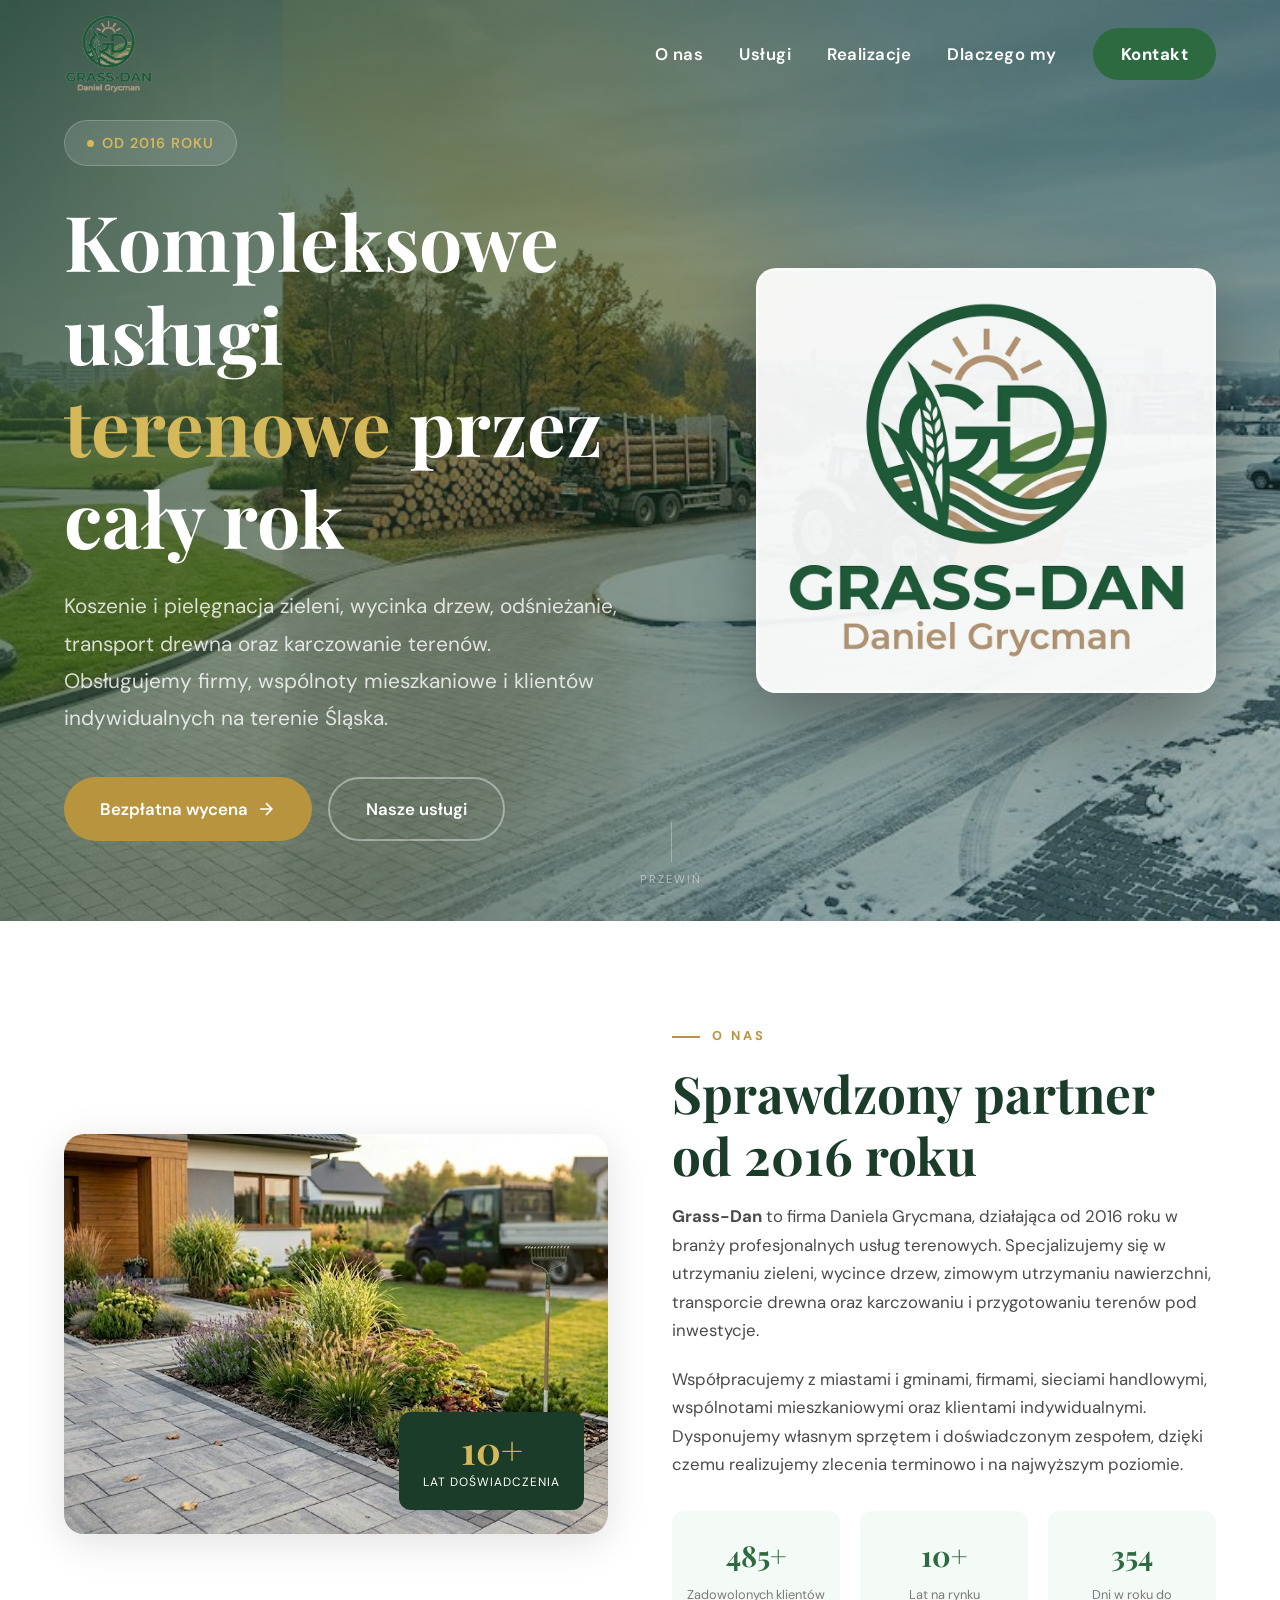
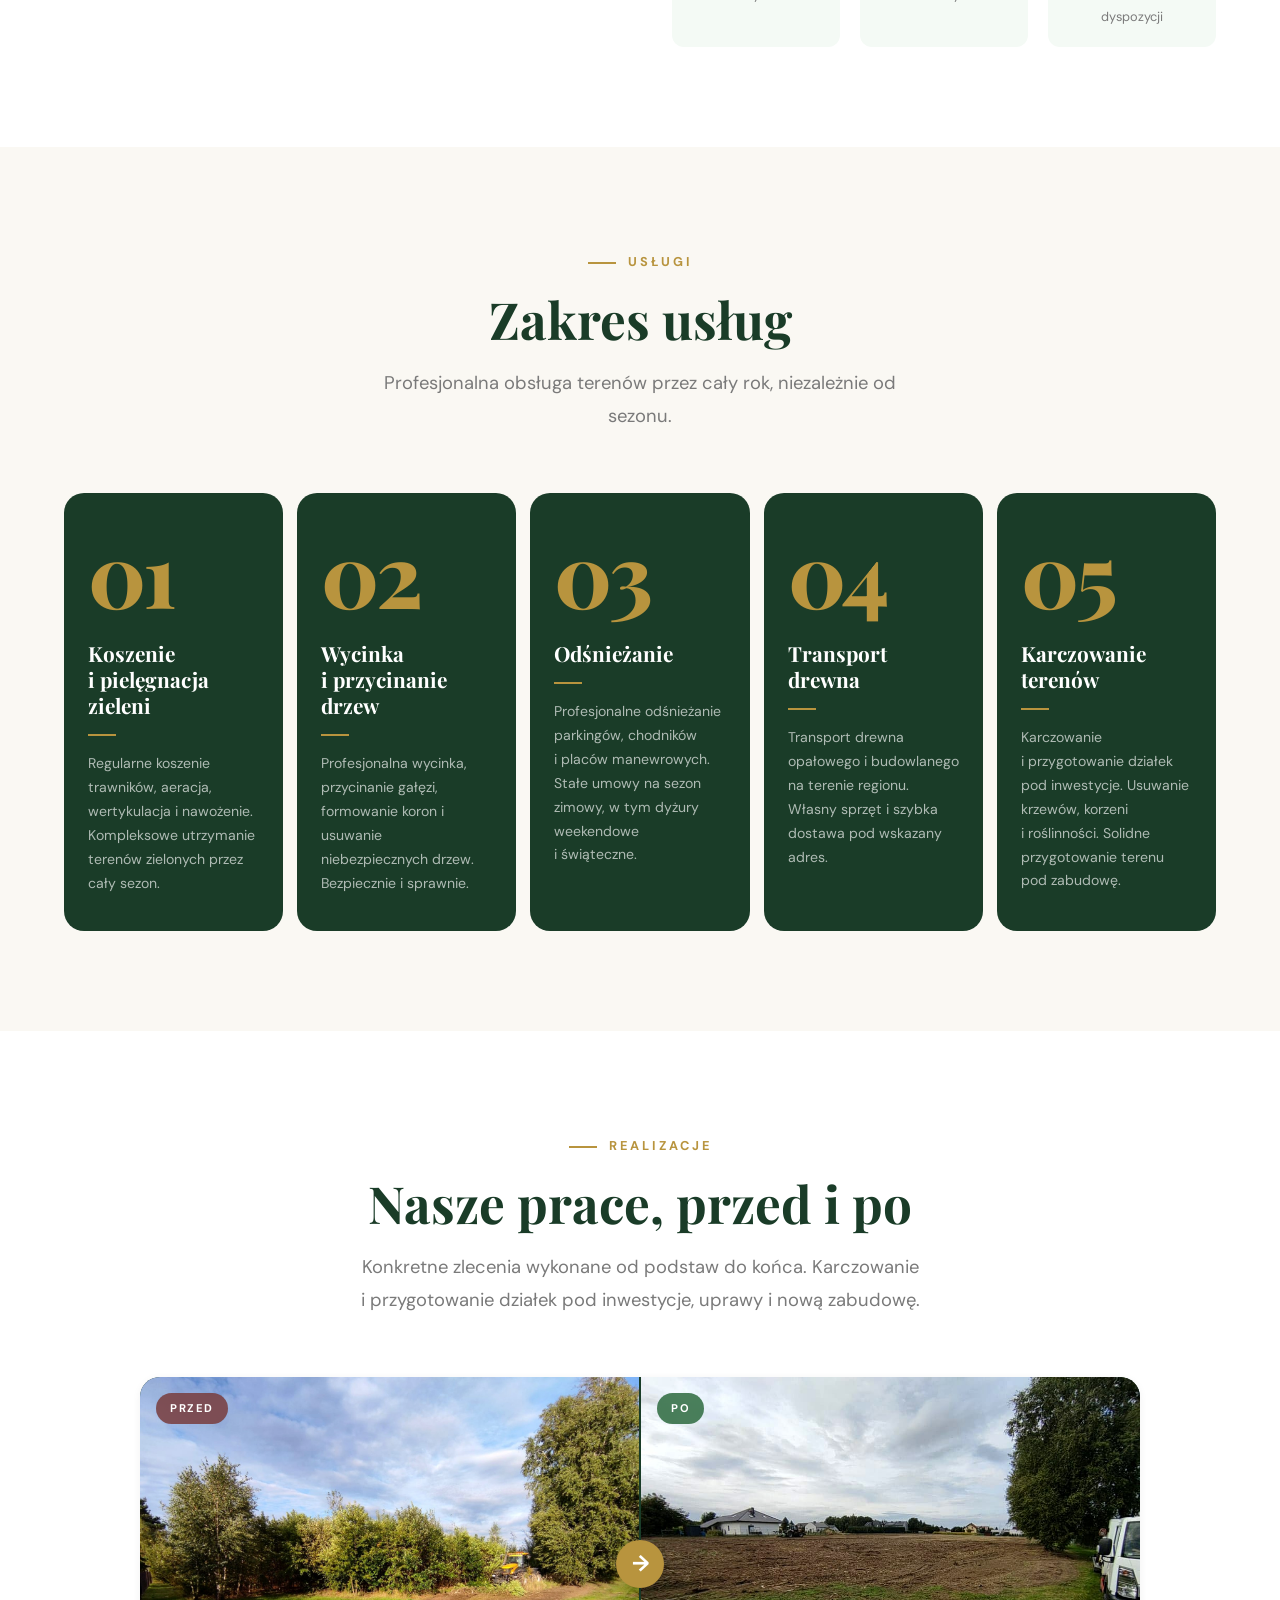
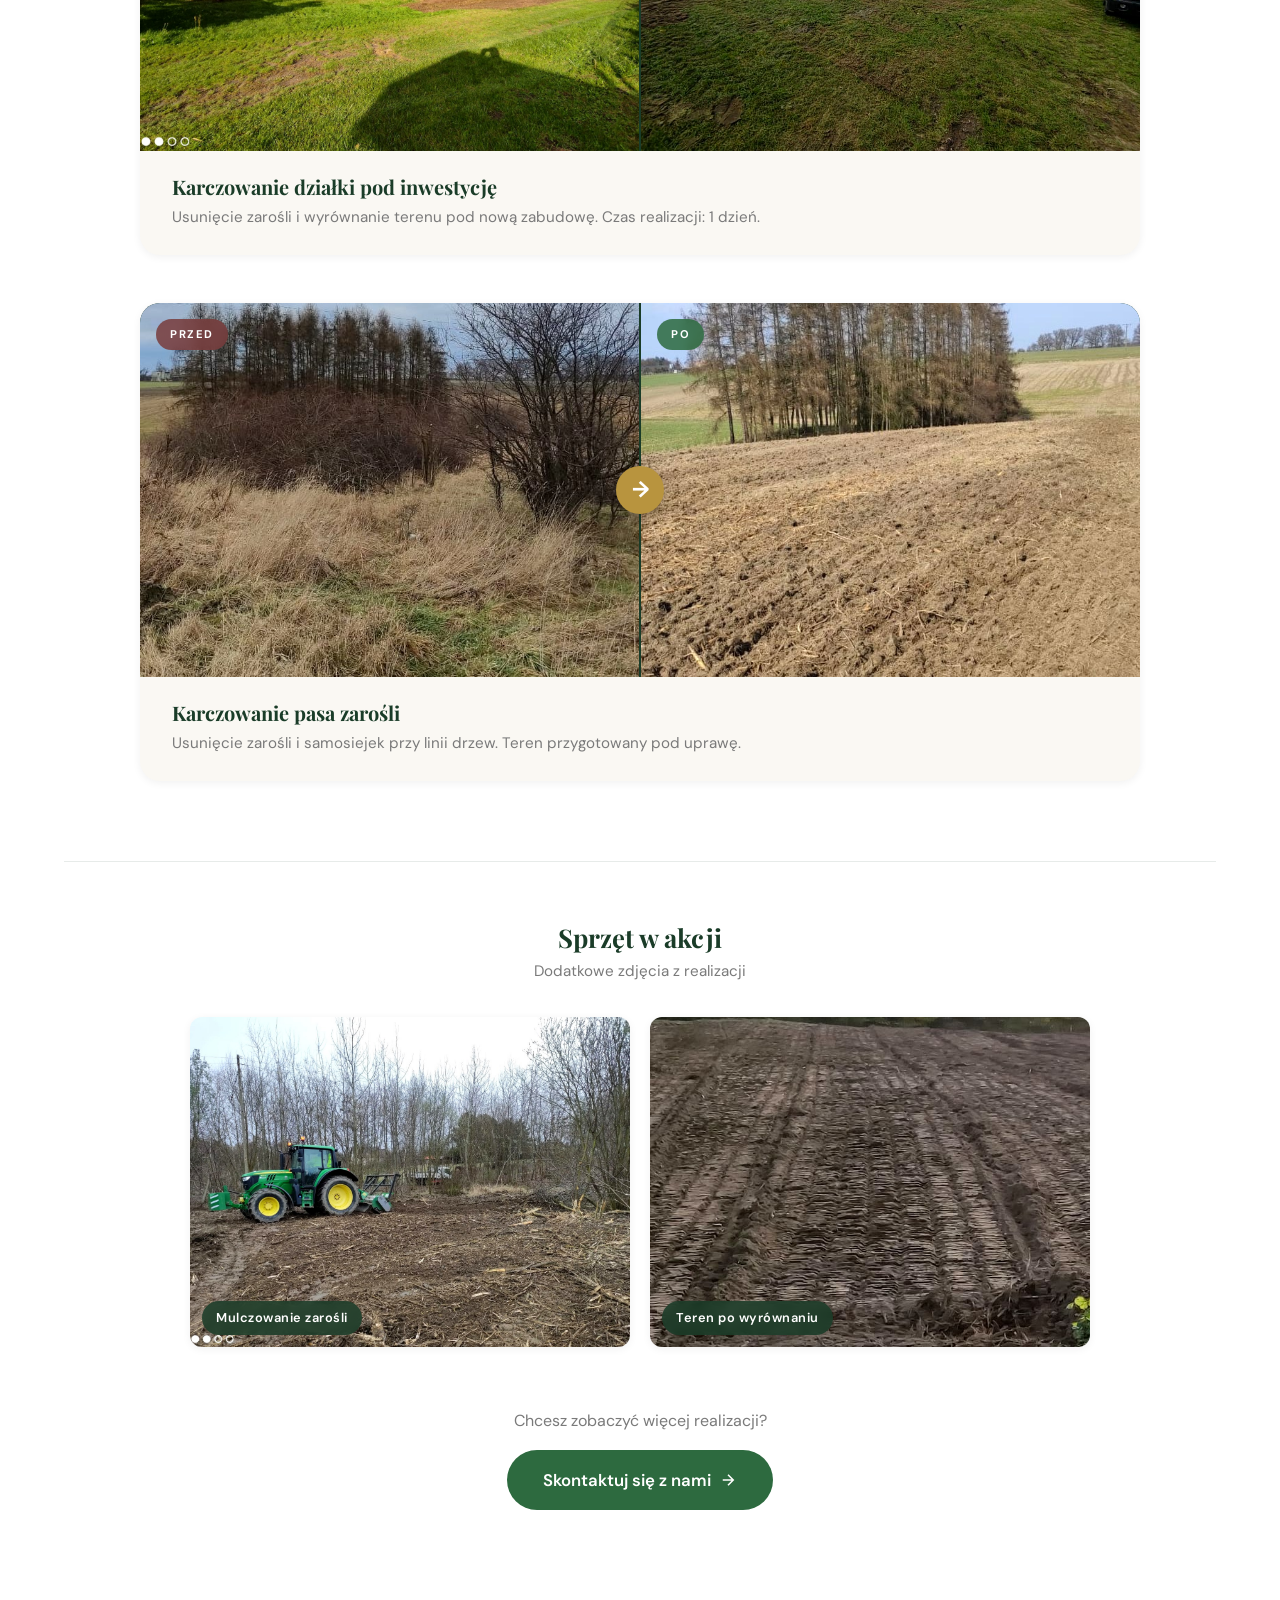
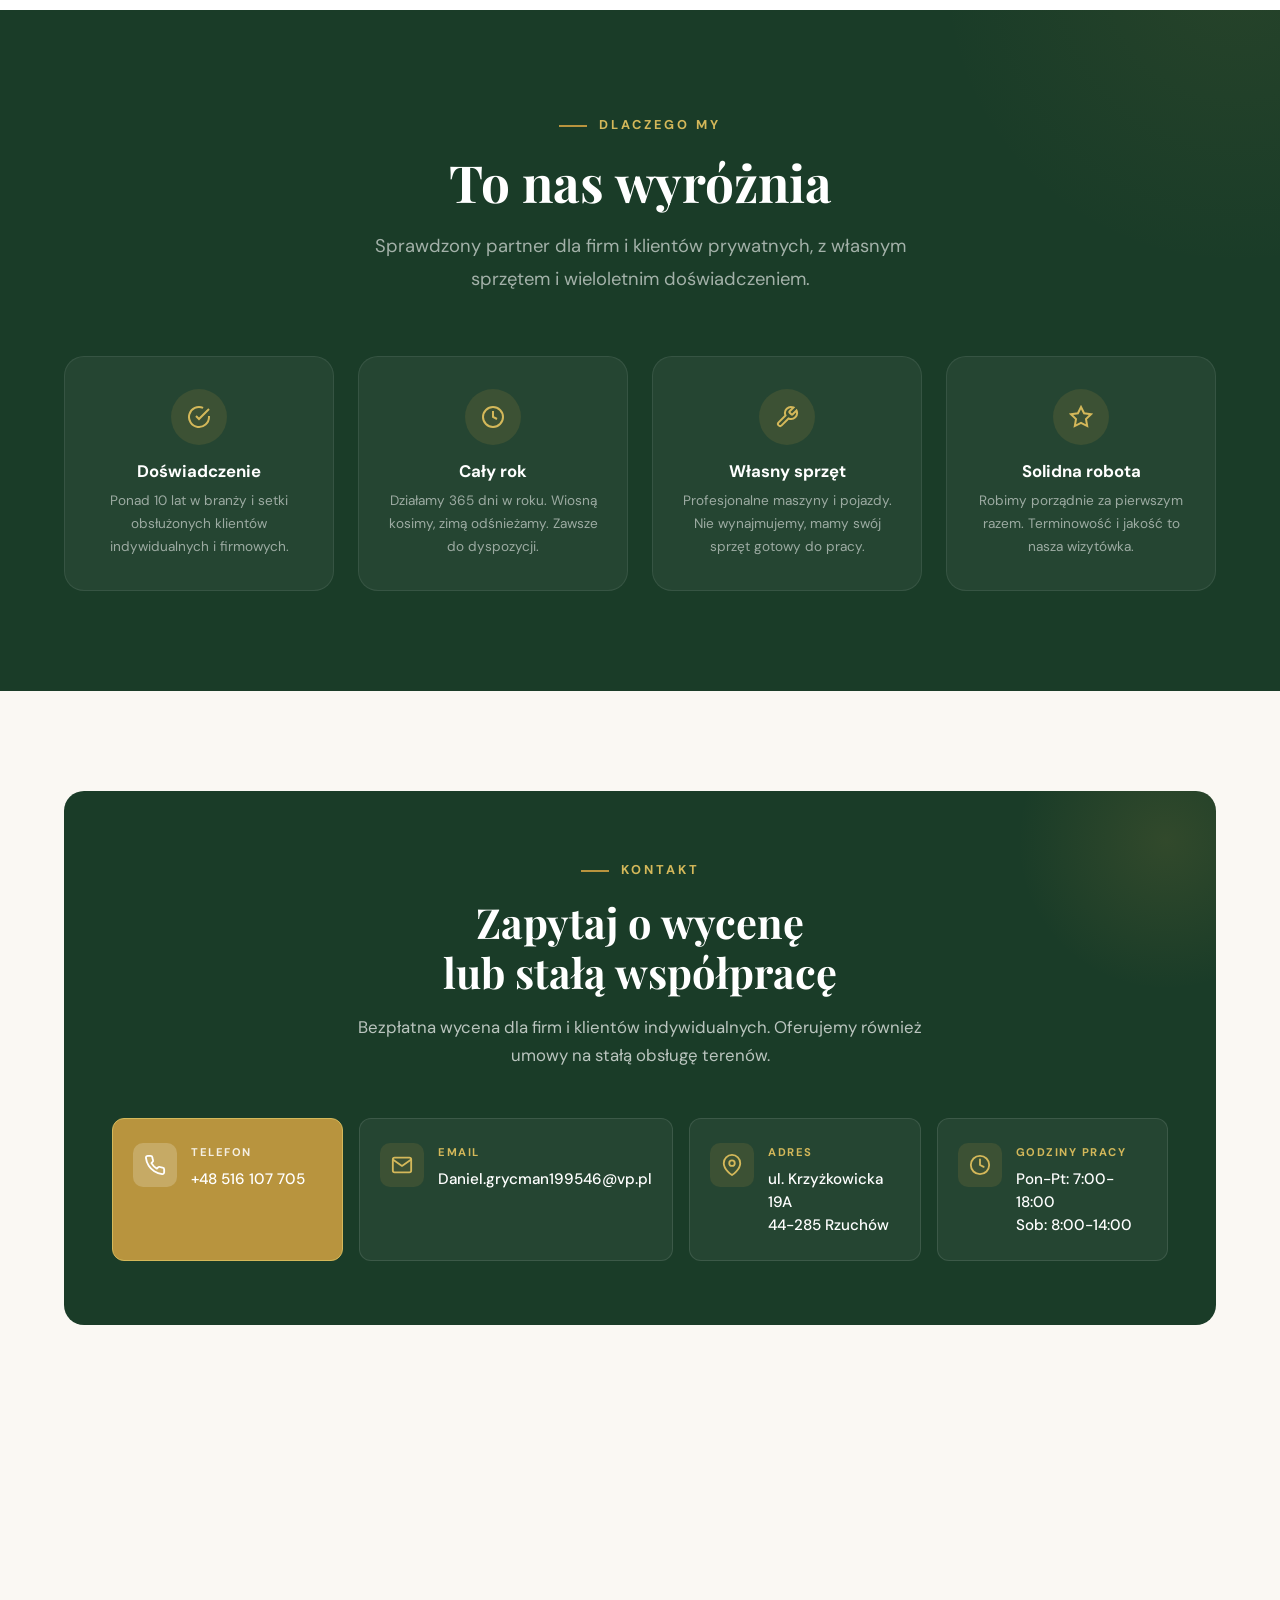
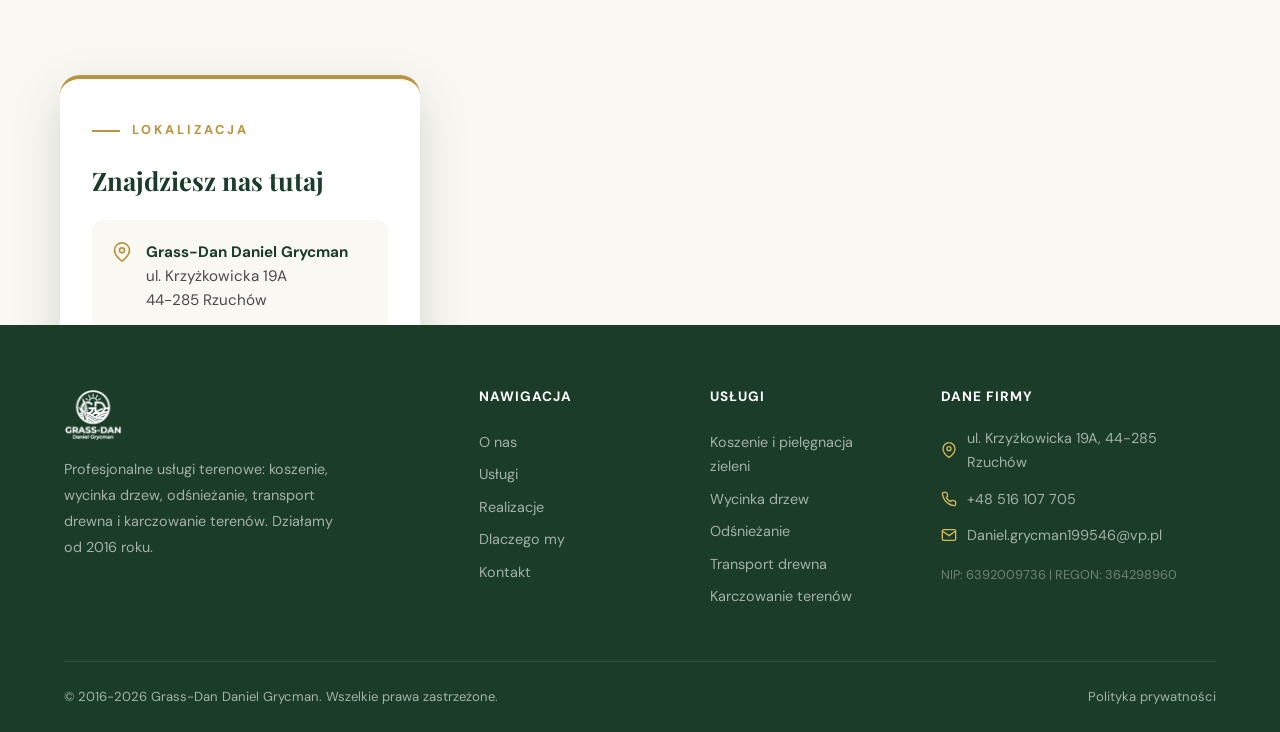
==== commit 7346f9fa: "new image" ====
--- a/index.html
+++ b/index.html
@@ -206,24 +206,22 @@
           </div>
         </div>
 
-        <!-- Realizacja 3 - spring/John Deere -->
-        <div class="ba-item reveal">
-          <div class="ba-pair">
-            <div class="ba-photo ba-before">
-              <img src="img/realizacja-3-przed.jpg" alt="Zarośla z ciągnikiem John Deere podczas pracy">
-              <span class="ba-label ba-label--before">PRZED</span>
-            </div>
-            <div class="ba-photo ba-after">
-              <img src="img/realizacja-3-po.jpg" alt="Wyczyszczony obszar po pracach karczowania">
-              <span class="ba-label ba-label--after">PO</span>
-            </div>
-          </div>
-          <div class="ba-info">
-            <h3>Karczowanie zarośli i samosiejek</h3>
-            <p>Mulczowanie i usunięcie krzewów oraz drobnych drzew. Profesjonalny sprzęt, jednorazowy przejazd.</p>
-          </div>
-        </div>
-
+      </div>
+
+      <!-- Galeria w akcji -->
+      <div class="action-gallery reveal">
+        <h3 class="action-gallery-title">Sprzęt w akcji</h3>
+        <p class="action-gallery-sub">Dodatkowe zdjęcia z realizacji</p>
+        <div class="action-gallery-grid">
+          <div class="action-photo">
+            <img src="img/akcja-1.jpg" alt="Ciągnik John Deere podczas karczowania">
+            <span class="action-photo-caption">Mulczowanie zarośli</span>
+          </div>
+          <div class="action-photo">
+            <img src="img/akcja-2.jpg" alt="Wyrównany teren po pracach">
+            <span class="action-photo-caption">Teren po wyrównaniu</span>
+          </div>
+        </div>
       </div>
 
       <div class="gallery-cta reveal">
--- a/styles.css
+++ b/styles.css
@@ -392,6 +392,64 @@
   text-align: center;
   margin-top: 60px;
 }
+
+/* Action gallery — extra photos */
+.action-gallery {
+  margin-top: 80px;
+  padding-top: 60px;
+  border-top: 1px solid rgba(26,60,40,0.1);
+  text-align: center;
+}
+.action-gallery-title {
+  font-family: 'Playfair Display', serif;
+  font-size: 1.6rem;
+  color: var(--green-dark);
+  margin-bottom: 6px;
+}
+.action-gallery-sub {
+  color: var(--text-light);
+  font-size: 0.95rem;
+  margin-bottom: 32px;
+}
+.action-gallery-grid {
+  display: grid;
+  grid-template-columns: repeat(2, 1fr);
+  gap: 20px;
+  max-width: 900px;
+  margin: 0 auto;
+}
+.action-photo {
+  position: relative;
+  border-radius: var(--radius);
+  overflow: hidden;
+  aspect-ratio: 4 / 3;
+  cursor: pointer;
+  box-shadow: var(--shadow-sm);
+  transition: var(--transition);
+}
+.action-photo:hover {
+  box-shadow: var(--shadow-md);
+  transform: translateY(-3px);
+}
+.action-photo img {
+  width: 100%; height: 100%;
+  object-fit: cover;
+  transition: var(--transition);
+}
+.action-photo:hover img { transform: scale(1.04); }
+
+.action-photo-caption {
+  position: absolute;
+  bottom: 12px; left: 12px;
+  background: rgba(26,60,40,0.85);
+  backdrop-filter: blur(4px);
+  color: var(--white);
+  padding: 6px 14px;
+  border-radius: 50px;
+  font-size: 0.8rem;
+  font-weight: 600;
+  letter-spacing: 0.5px;
+}
 .gallery-cta p {
   color: var(--text-light);
   margin-bottom: 16px;
@@ -696,6 +754,7 @@
   .gallery-grid, .before-after-grid { grid-template-columns: 1fr; }
   .ba-pair { grid-template-columns: 1fr; }
   .ba-pair::after { transform: translate(-50%, -50%) rotate(90deg); }
+  .action-gallery-grid { grid-template-columns: 1fr; }
   .features-grid { grid-template-columns: 1fr; }
   .contact-details { grid-template-columns: 1fr; }
   .contact-card { padding: 48px 28px; }
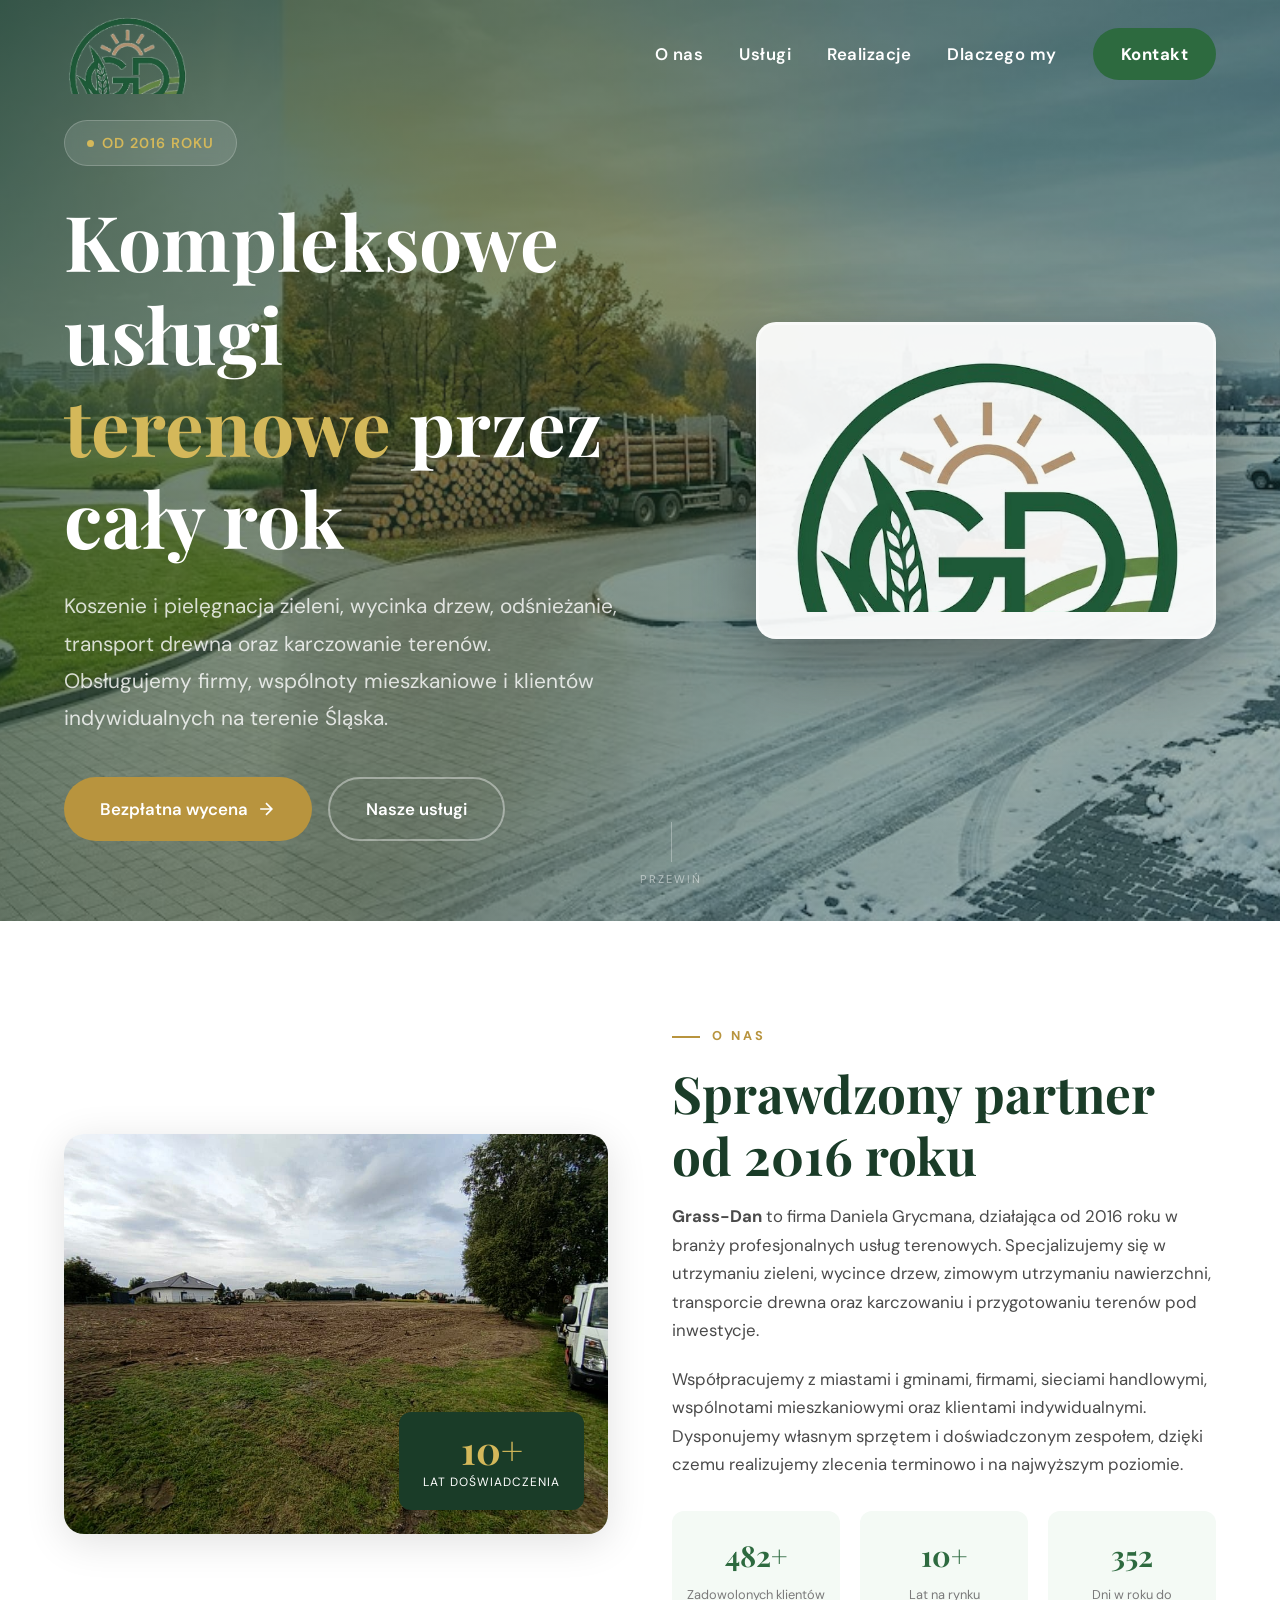
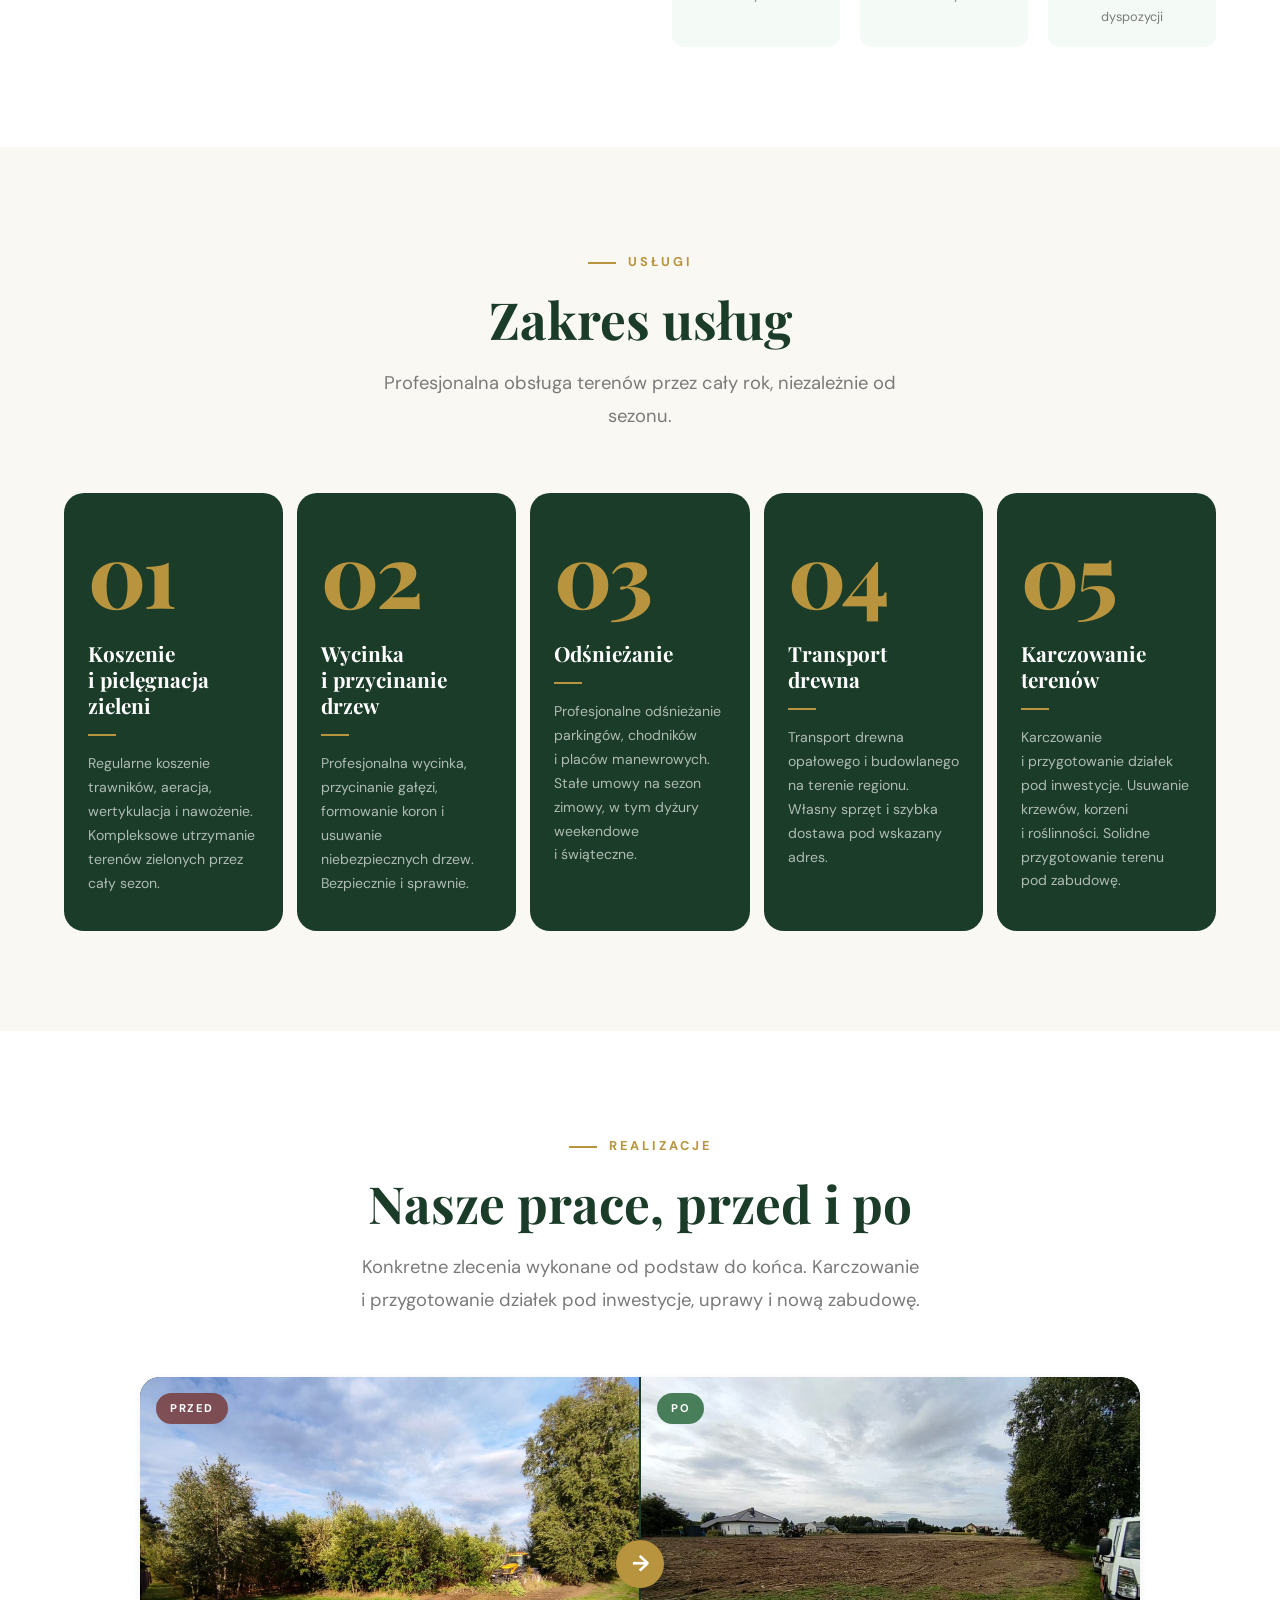
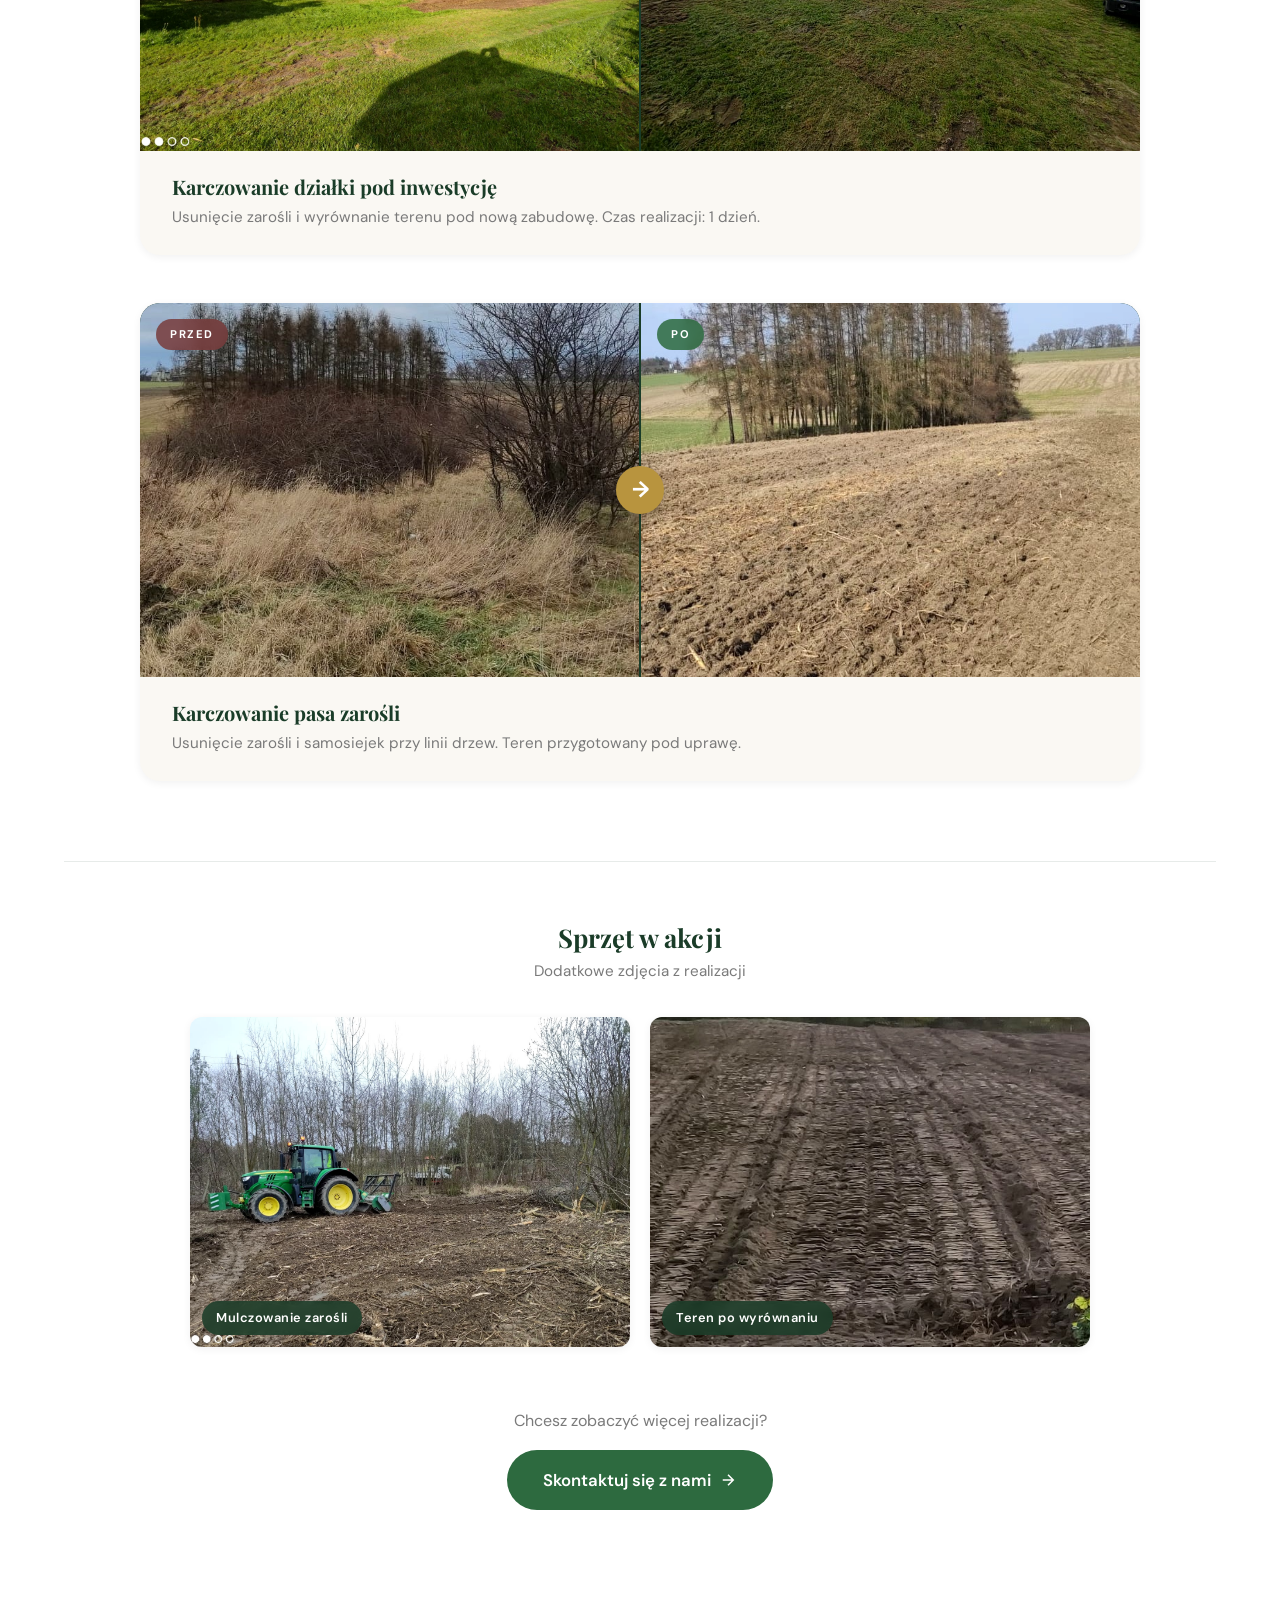
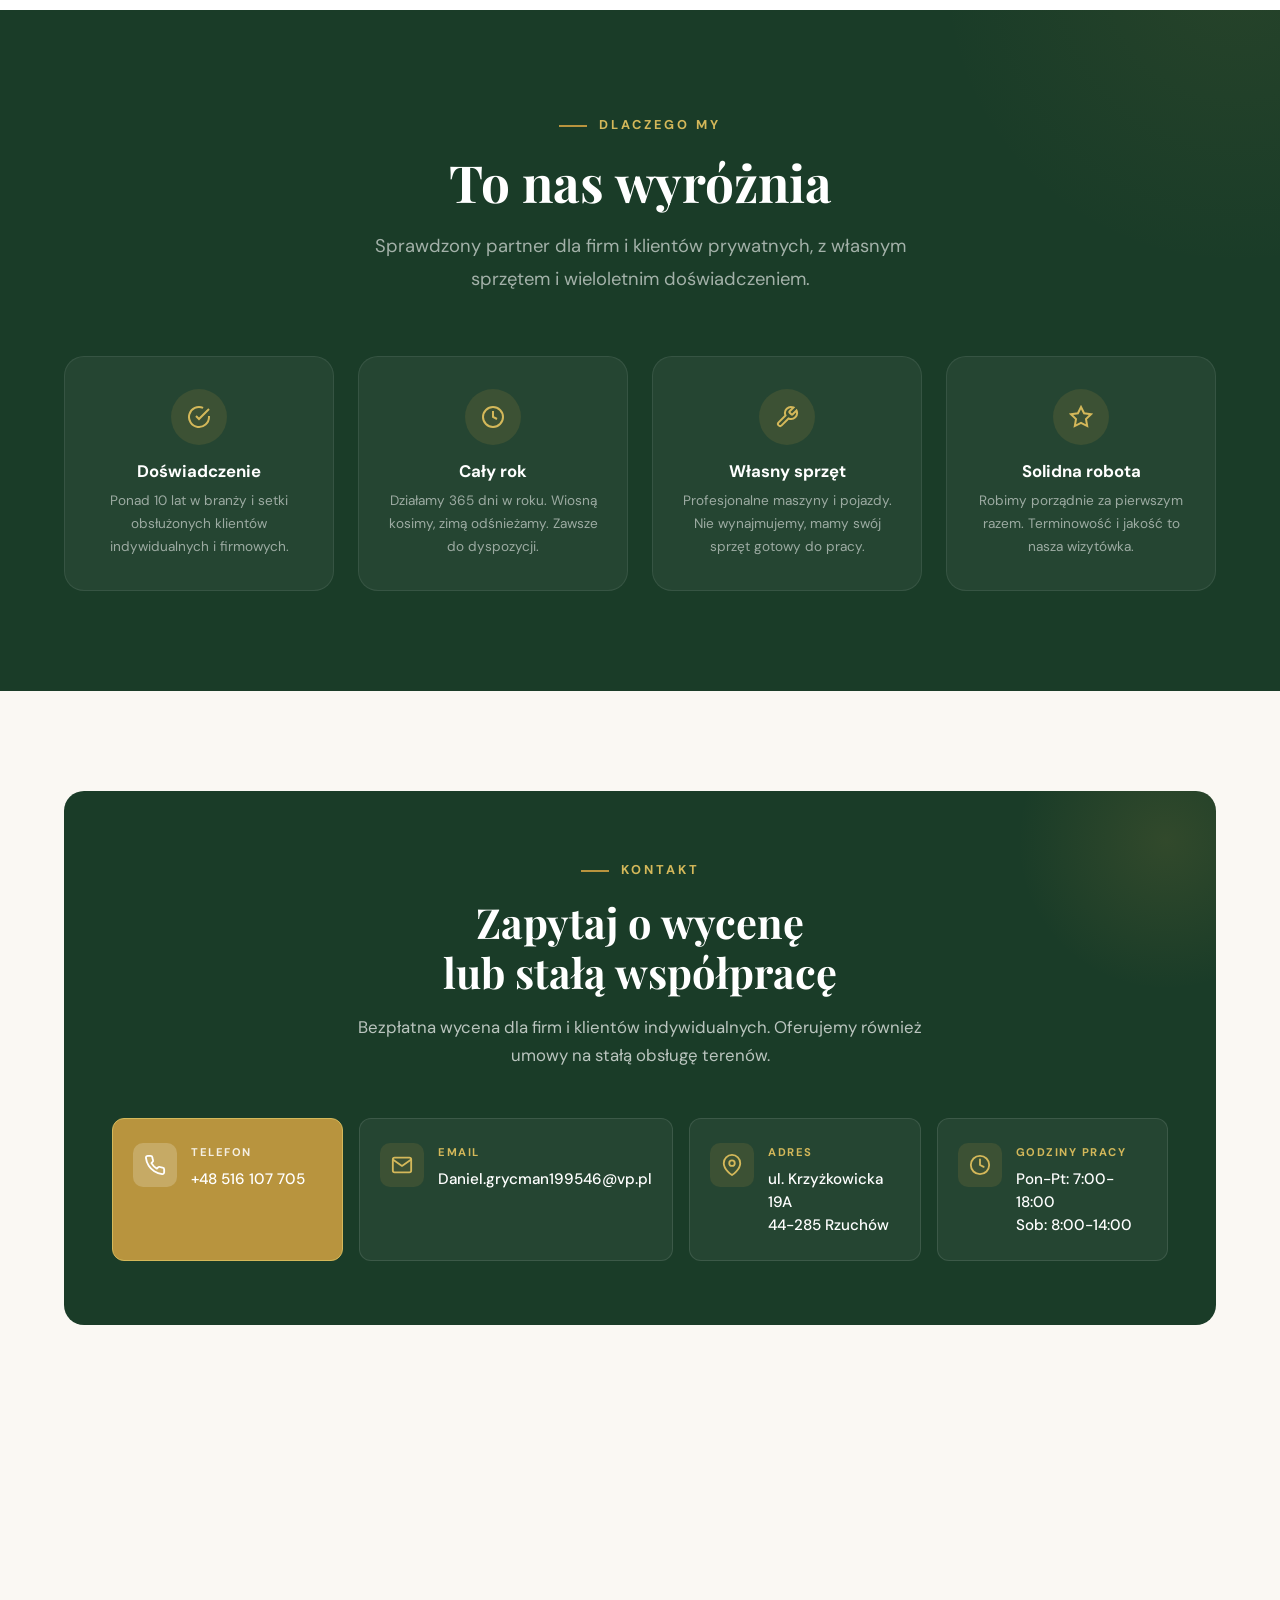
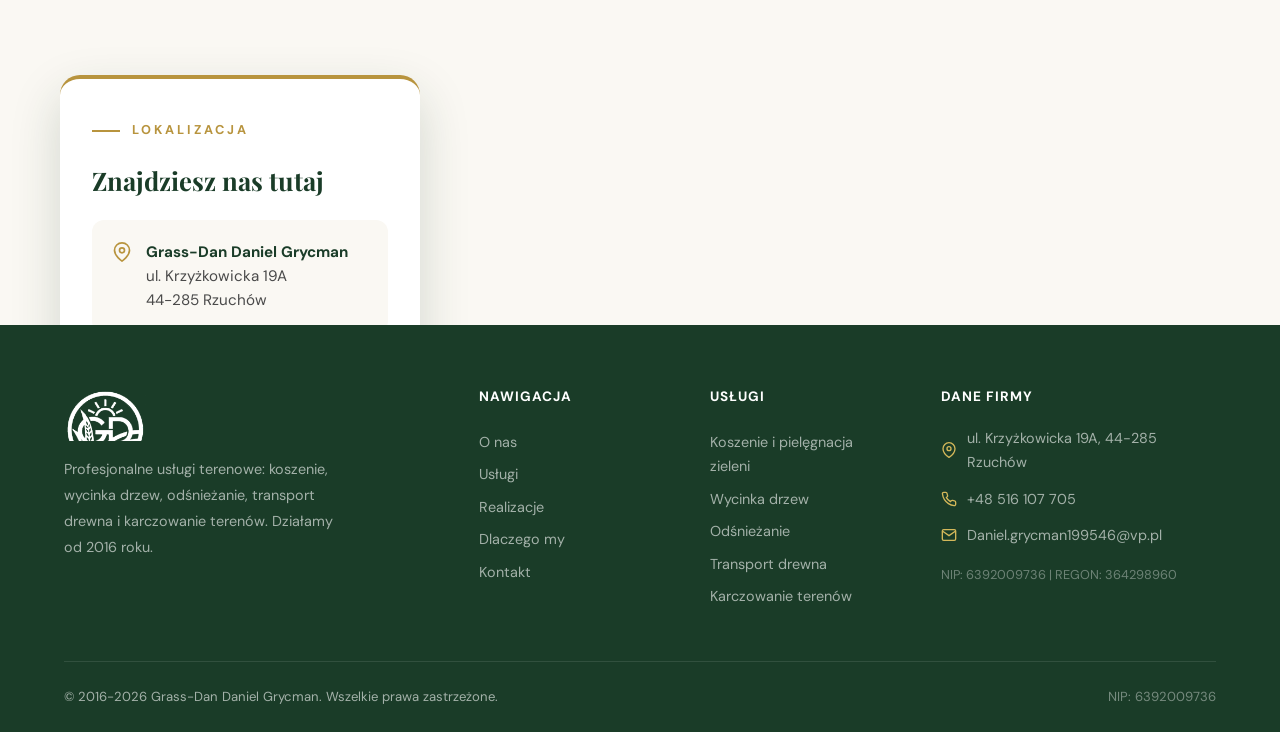
==== commit 2de54b85: "beter quality images" ====
--- a/index.html
+++ b/index.html
@@ -5,6 +5,55 @@
   <meta name="viewport" content="width=device-width, initial-scale=1.0">
   <title>Grass-Dan | Koszenie, Wycinka Drzew, Odśnieżanie, Transport Drewna</title>
   <meta name="description" content="Grass-Dan Daniel Grycman: koszenie i pielęgnacja terenów zielonych, wycinka drzew, odśnieżanie, transport drewna, karczowanie. Profesjonalna obsługa dla firm i klientów indywidualnych. Rzuchów, woj. śląskie.">
+
+  <!-- Open Graph dla WhatsApp, Facebook, LinkedIn -->
+  <meta property="og:type" content="website">
+  <meta property="og:title" content="Grass-Dan | Profesjonalne usługi terenowe">
+  <meta property="og:description" content="Koszenie, wycinka drzew, odśnieżanie, transport drewna i karczowanie. Działamy na Śląsku od 2016 roku.">
+  <meta property="og:image" content="img/hero.jpg">
+  <meta property="og:locale" content="pl_PL">
+
+  <!-- Twitter -->
+  <meta name="twitter:card" content="summary_large_image">
+  <meta name="twitter:title" content="Grass-Dan | Profesjonalne usługi terenowe">
+  <meta name="twitter:description" content="Koszenie, wycinka drzew, odśnieżanie, transport drewna i karczowanie. Działamy na Śląsku od 2016 roku.">
+  <meta name="twitter:image" content="img/hero.jpg">
+
+  <!-- Schema.org LocalBusiness dla Google -->
+  <script type="application/ld+json">
+  {
+    "@context": "https://schema.org",
+    "@type": "LocalBusiness",
+    "name": "Grass-Dan Daniel Grycman",
+    "image": "img/logo-nobg.png",
+    "telephone": "+48516107705",
+    "email": "Daniel.grycman199546@vp.pl",
+    "address": {
+      "@type": "PostalAddress",
+      "streetAddress": "ul. Krzyżkowicka 19A",
+      "postalCode": "44-285",
+      "addressLocality": "Rzuchów",
+      "addressCountry": "PL"
+    },
+    "foundingDate": "2016",
+    "description": "Profesjonalne usługi terenowe: koszenie, wycinka drzew, odśnieżanie, transport drewna, karczowanie.",
+    "openingHoursSpecification": [
+      {
+        "@type": "OpeningHoursSpecification",
+        "dayOfWeek": ["Monday","Tuesday","Wednesday","Thursday","Friday"],
+        "opens": "07:00",
+        "closes": "18:00"
+      },
+      {
+        "@type": "OpeningHoursSpecification",
+        "dayOfWeek": "Saturday",
+        "opens": "08:00",
+        "closes": "14:00"
+      }
+    ]
+  }
+  </script>
+
   <link rel="preconnect" href="https://fonts.googleapis.com">
   <link rel="preconnect" href="https://fonts.gstatic.com" crossorigin>
   <link href="https://fonts.googleapis.com/css2?family=DM+Sans:wght@400;500;600;700&family=Playfair+Display:wght@600;700;800&display=swap" rel="stylesheet">
@@ -71,7 +120,7 @@
     <div class="container">
       <div class="about-grid">
         <div class="about-image reveal">
-          <img src="img/gallery1.jpg" alt="Grass-Dan w pracy">
+          <img src="img/realizacja-1-po.jpg" alt="Realizacja Grass-Dan, wyrównany teren po karczowaniu">
           <div class="experience-badge">
             <div class="num" data-count="10" data-suffix="+">0</div>
             <div class="label">Lat doświadczenia</div>
@@ -411,7 +460,7 @@
       </div>
       <div class="footer-bottom">
         <span>&copy; 2016-2026 Grass-Dan Daniel Grycman. Wszelkie prawa zastrzeżone.</span>
-        <div class="footer-bottom-links"><a href="#">Polityka prywatności</a></div>
+        <span class="footer-nip">NIP: 6392009736</span>
       </div>
     </div>
   </footer>
--- a/styles.css
+++ b/styles.css
@@ -703,6 +703,7 @@
 .footer-bottom { border-top: 1px solid rgba(255,255,255,0.1); padding-top: 24px; display: flex; justify-content: space-between; align-items: center; font-size: 0.82rem; }
 .footer-bottom-links { display: flex; gap: 20px; }
 .footer-bottom-links a:hover { color: var(--gold-light); }
+.footer-nip { color: rgba(255,255,255,0.4); font-family: 'DM Sans', monospace; }
 
 /* ===========================
    ANIMATIONS
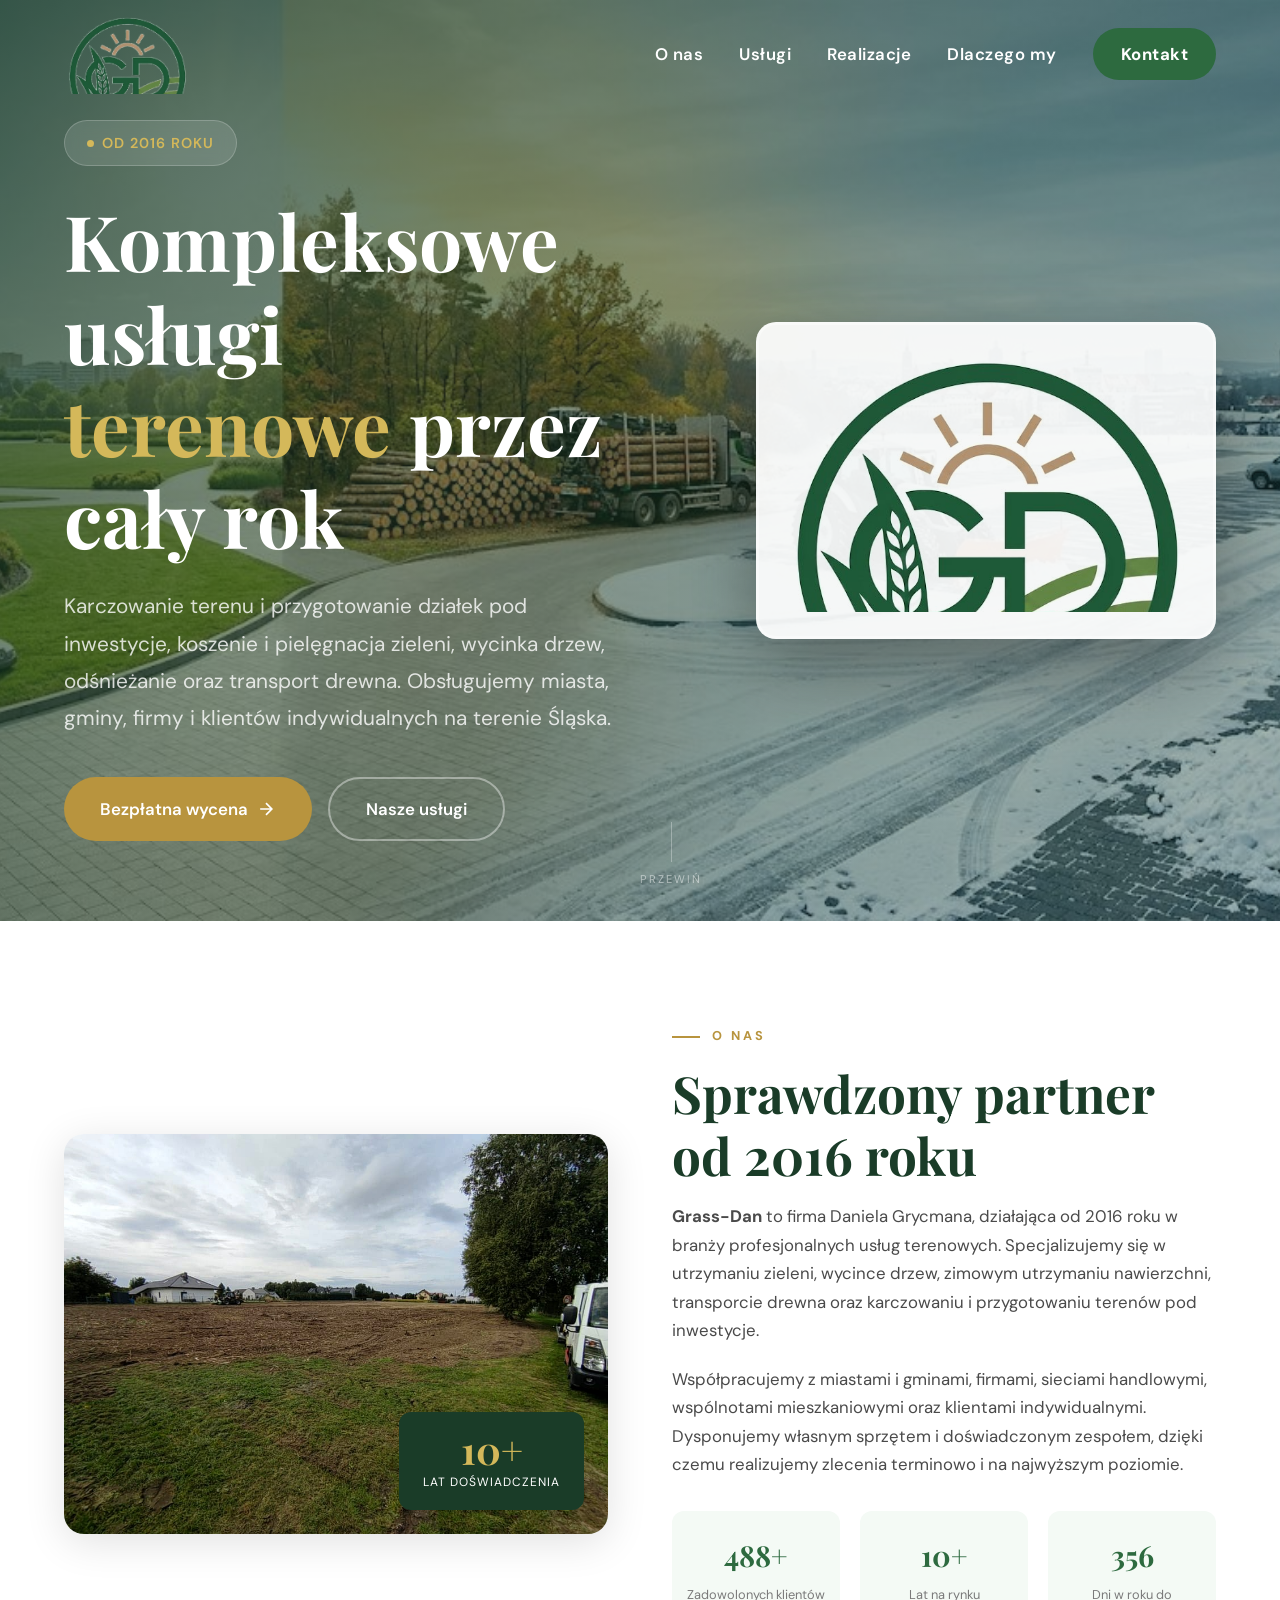
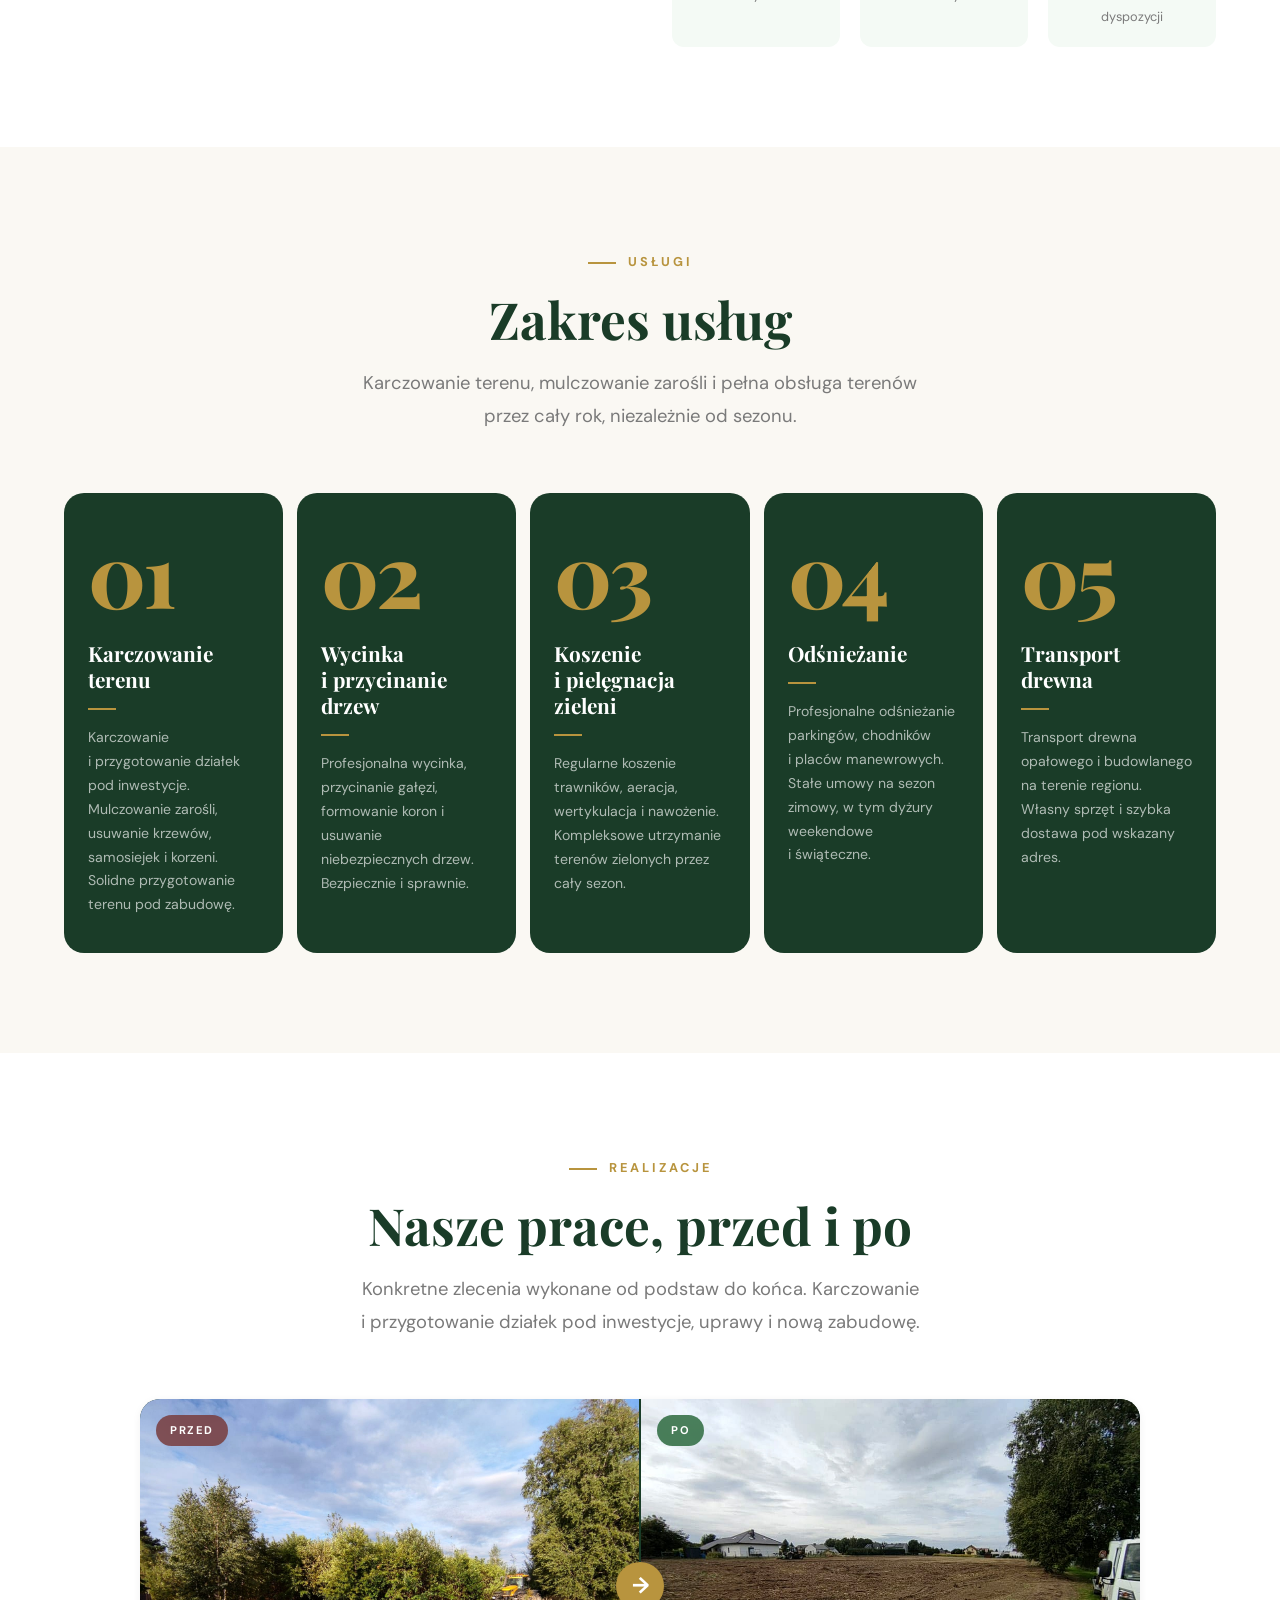
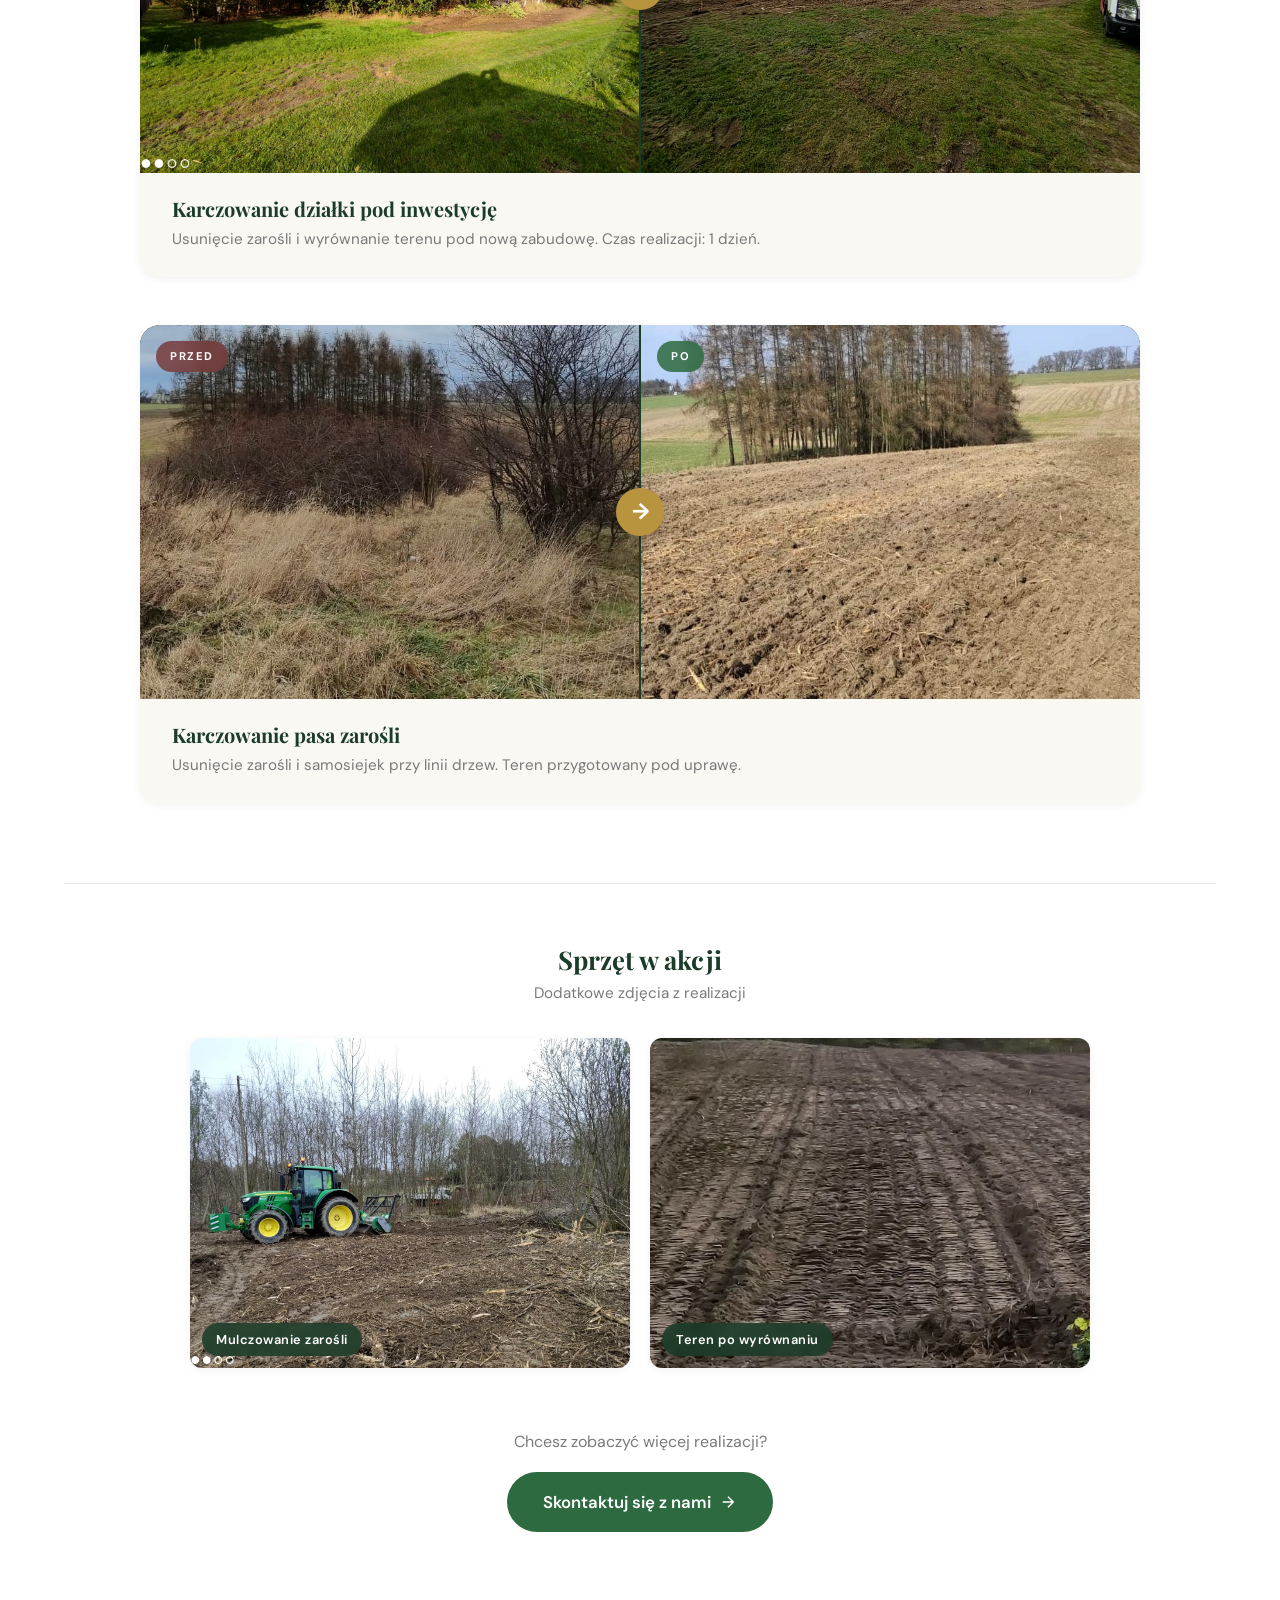
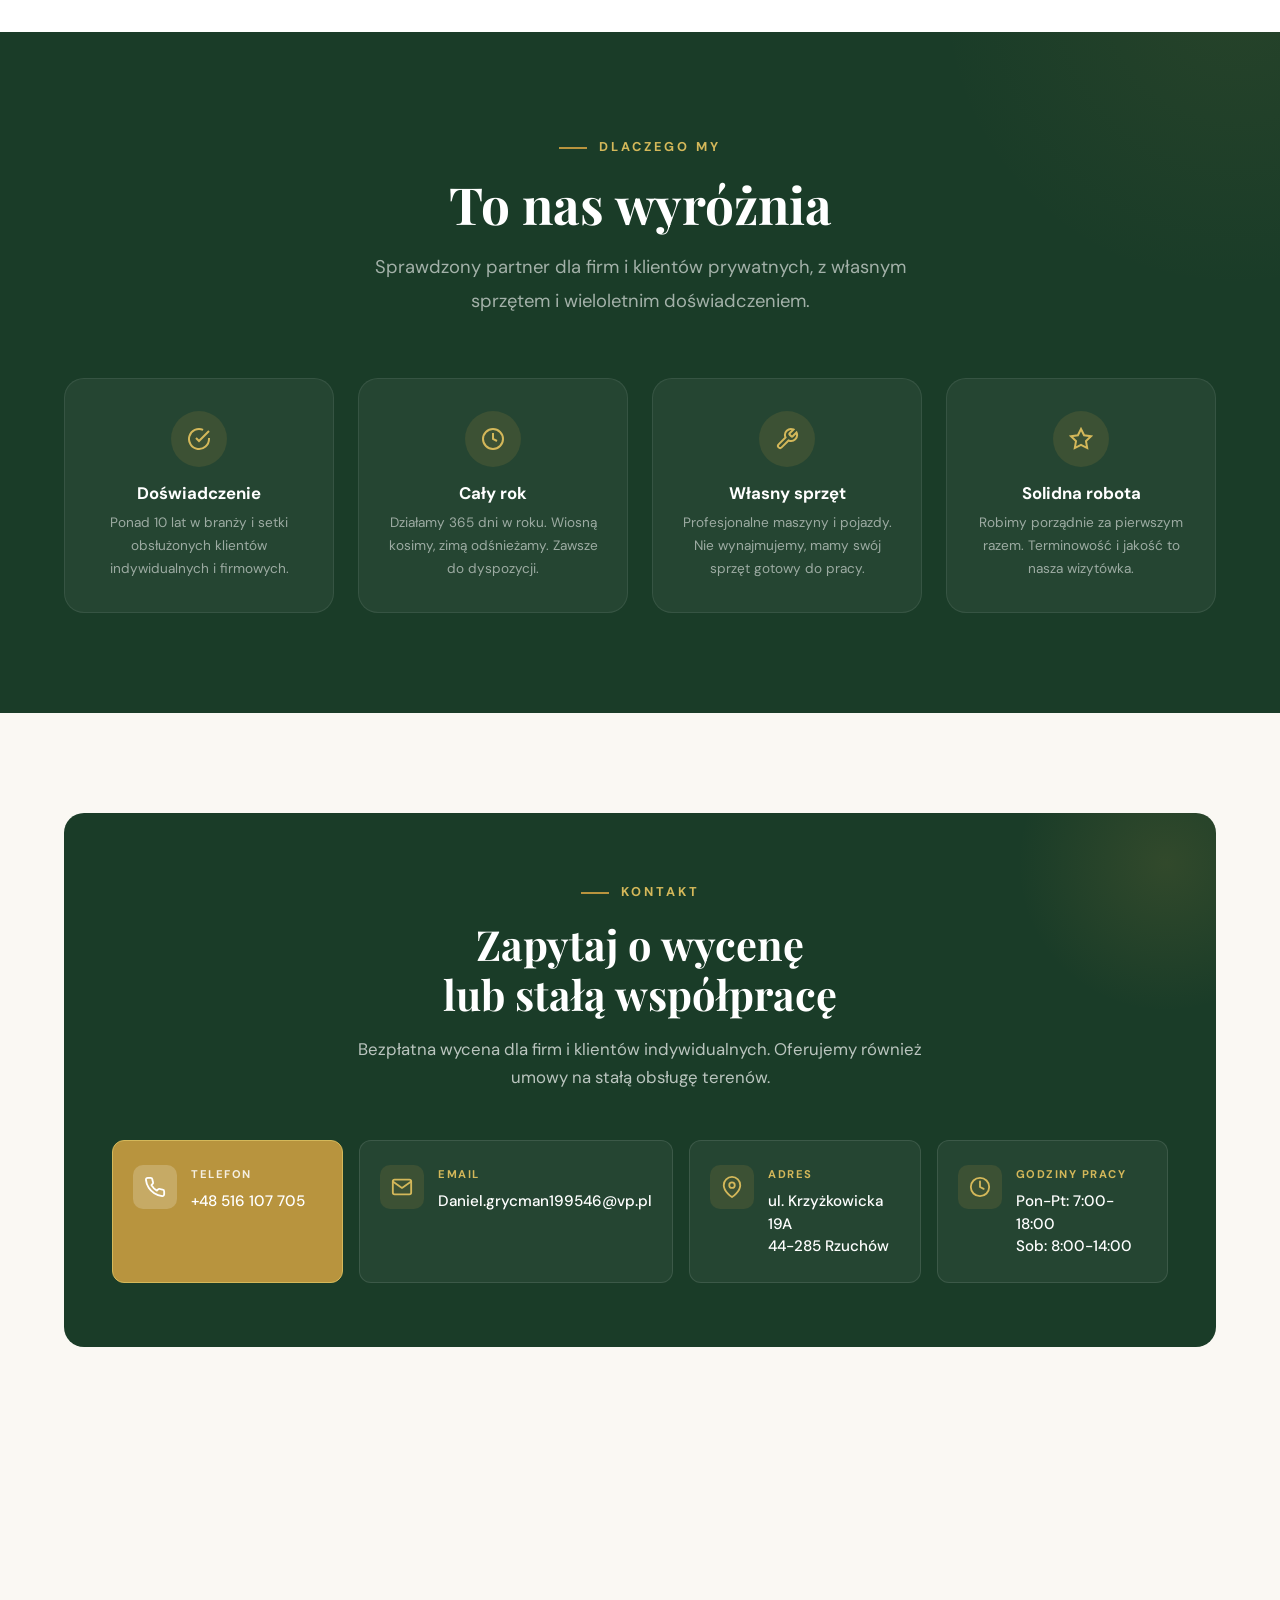
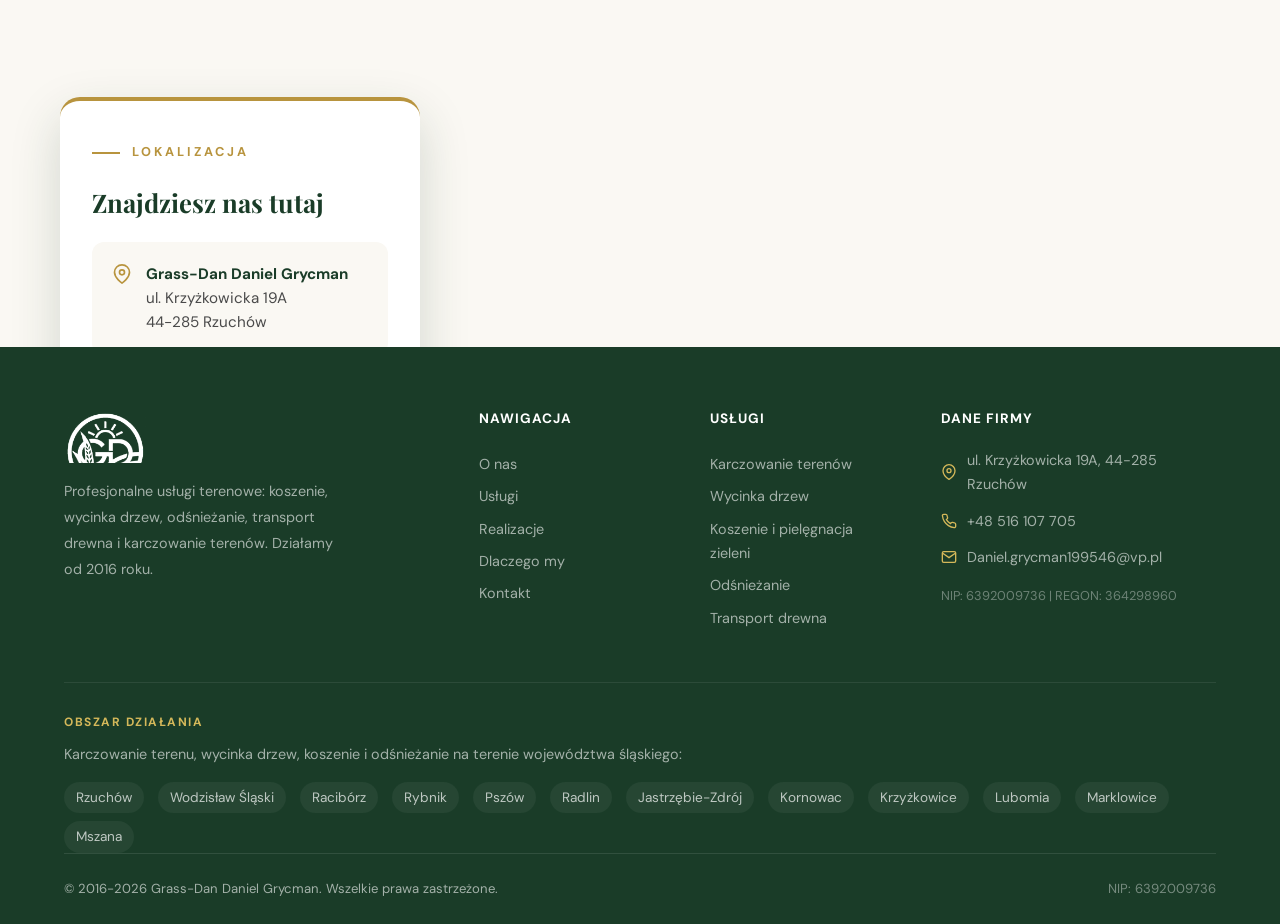
==== commit f8e4a3ad: "to ggoogle preparation" ====
--- a/index.html
+++ b/index.html
@@ -3,62 +3,99 @@
 <head>
   <meta charset="UTF-8">
   <meta name="viewport" content="width=device-width, initial-scale=1.0">
-  <title>Grass-Dan | Koszenie, Wycinka Drzew, Odśnieżanie, Transport Drewna</title>
-  <meta name="description" content="Grass-Dan Daniel Grycman: koszenie i pielęgnacja terenów zielonych, wycinka drzew, odśnieżanie, transport drewna, karczowanie. Profesjonalna obsługa dla firm i klientów indywidualnych. Rzuchów, woj. śląskie.">
-
-  <!-- Open Graph dla WhatsApp, Facebook, LinkedIn -->
+  <title>Karczowanie terenu Śląsk | Grass-Dan | Wycinka drzew, koszenie, odśnieżanie</title>
+  <meta name="description" content="Karczowanie terenu i przygotowanie działek pod inwestycje na Śląsku. Mulczowanie zarośli, wycinka drzew, koszenie, odśnieżanie, transport drewna. Grass-Dan Daniel Grycman, Rzuchów. Bezpłatna wycena.">
+  <meta name="keywords" content="karczowanie terenu, karczowanie działki, mulczowanie zarośli, karczowanie Śląsk, karczowanie Rzuchów, wycinka drzew, koszenie trawników, odśnieżanie, transport drewna, przygotowanie terenu pod inwestycje">
+  <meta name="author" content="Grass-Dan Daniel Grycman">
+  <meta name="robots" content="index, follow">
+  <link rel="canonical" href="https://grass-dan.pl/">
+
+  <!-- Favicons -->
+  <link rel="icon" type="image/x-icon" href="img/favicon.ico">
+  <link rel="icon" type="image/png" sizes="16x16" href="img/favicon-16.png">
+  <link rel="icon" type="image/png" sizes="32x32" href="img/favicon-32.png">
+  <link rel="apple-touch-icon" sizes="180x180" href="img/apple-touch-icon.png">
+  <link rel="manifest" href="manifest.json">
+  <meta name="theme-color" content="#1a3c28">
+
+  <!-- Open Graph -->
   <meta property="og:type" content="website">
-  <meta property="og:title" content="Grass-Dan | Profesjonalne usługi terenowe">
-  <meta property="og:description" content="Koszenie, wycinka drzew, odśnieżanie, transport drewna i karczowanie. Działamy na Śląsku od 2016 roku.">
-  <meta property="og:image" content="img/hero.jpg">
+  <meta property="og:url" content="https://grass-dan.pl/">
+  <meta property="og:title" content="Karczowanie terenu | Grass-Dan, profesjonalne usługi terenowe">
+  <meta property="og:description" content="Karczowanie terenu, mulczowanie zarośli, wycinka drzew, koszenie i odśnieżanie. Profesjonalna obsługa działek pod inwestycje. Śląsk, od 2016 roku.">
+  <meta property="og:image" content="https://grass-dan.pl/img/hero.jpg">
   <meta property="og:locale" content="pl_PL">
+  <meta property="og:site_name" content="Grass-Dan">
 
   <!-- Twitter -->
   <meta name="twitter:card" content="summary_large_image">
-  <meta name="twitter:title" content="Grass-Dan | Profesjonalne usługi terenowe">
-  <meta name="twitter:description" content="Koszenie, wycinka drzew, odśnieżanie, transport drewna i karczowanie. Działamy na Śląsku od 2016 roku.">
-  <meta name="twitter:image" content="img/hero.jpg">
-
-  <!-- Schema.org LocalBusiness dla Google -->
+  <meta name="twitter:title" content="Karczowanie terenu | Grass-Dan">
+  <meta name="twitter:description" content="Karczowanie terenu, wycinka drzew, koszenie, odśnieżanie i transport drewna. Działamy na Śląsku od 2016 roku.">
+  <meta name="twitter:image" content="https://grass-dan.pl/img/hero.jpg">
+
+  <!-- Schema.org LocalBusiness + Services -->
   <script type="application/ld+json">
   {
     "@context": "https://schema.org",
     "@type": "LocalBusiness",
+    "@id": "https://grass-dan.pl/#business",
     "name": "Grass-Dan Daniel Grycman",
-    "image": "img/logo-nobg.png",
+    "alternateName": "Grass-Dan",
+    "image": "https://grass-dan.pl/img/logo-nobg.png",
+    "logo": "https://grass-dan.pl/img/logo-nobg.png",
+    "url": "https://grass-dan.pl/",
     "telephone": "+48516107705",
     "email": "Daniel.grycman199546@vp.pl",
+    "priceRange": "$$",
     "address": {
       "@type": "PostalAddress",
       "streetAddress": "ul. Krzyżkowicka 19A",
       "postalCode": "44-285",
       "addressLocality": "Rzuchów",
+      "addressRegion": "śląskie",
       "addressCountry": "PL"
     },
+    "geo": {
+      "@type": "GeoCoordinates",
+      "latitude": 50.0567,
+      "longitude": 18.3050
+    },
+    "areaServed": [
+      {"@type": "City", "name": "Rzuchów"},
+      {"@type": "City", "name": "Wodzisław Śląski"},
+      {"@type": "City", "name": "Racibórz"},
+      {"@type": "City", "name": "Rybnik"},
+      {"@type": "City", "name": "Pszów"},
+      {"@type": "City", "name": "Radlin"},
+      {"@type": "City", "name": "Jastrzębie-Zdrój"},
+      {"@type": "AdministrativeArea", "name": "województwo śląskie"}
+    ],
     "foundingDate": "2016",
-    "description": "Profesjonalne usługi terenowe: koszenie, wycinka drzew, odśnieżanie, transport drewna, karczowanie.",
+    "description": "Profesjonalne usługi terenowe: karczowanie terenu, mulczowanie zarośli, wycinka drzew, koszenie, odśnieżanie, transport drewna. Działamy na terenie Śląska od 2016 roku.",
     "openingHoursSpecification": [
-      {
-        "@type": "OpeningHoursSpecification",
-        "dayOfWeek": ["Monday","Tuesday","Wednesday","Thursday","Friday"],
-        "opens": "07:00",
-        "closes": "18:00"
-      },
-      {
-        "@type": "OpeningHoursSpecification",
-        "dayOfWeek": "Saturday",
-        "opens": "08:00",
-        "closes": "14:00"
-      }
-    ]
+      {"@type": "OpeningHoursSpecification", "dayOfWeek": ["Monday","Tuesday","Wednesday","Thursday","Friday"], "opens": "07:00", "closes": "18:00"},
+      {"@type": "OpeningHoursSpecification", "dayOfWeek": "Saturday", "opens": "08:00", "closes": "14:00"}
+    ],
+    "hasOfferCatalog": {
+      "@type": "OfferCatalog",
+      "name": "Usługi terenowe",
+      "itemListElement": [
+        {"@type": "Offer", "itemOffered": {"@type": "Service", "name": "Karczowanie terenu", "description": "Karczowanie terenu i przygotowanie działek pod inwestycje. Usuwanie krzewów, korzeni i roślinności. Solidne przygotowanie terenu pod zabudowę.", "areaServed": "województwo śląskie"}},
+        {"@type": "Offer", "itemOffered": {"@type": "Service", "name": "Koszenie i pielęgnacja zieleni", "description": "Regularne koszenie trawników, aeracja, wertykulacja i nawożenie."}},
+        {"@type": "Offer", "itemOffered": {"@type": "Service", "name": "Wycinka i przycinanie drzew", "description": "Wycinka drzew, przycinanie gałęzi, formowanie koron, usuwanie niebezpiecznych drzew."}},
+        {"@type": "Offer", "itemOffered": {"@type": "Service", "name": "Odśnieżanie", "description": "Odśnieżanie parkingów, chodników i placów manewrowych. Stałe umowy na sezon zimowy."}},
+        {"@type": "Offer", "itemOffered": {"@type": "Service", "name": "Transport drewna", "description": "Transport drewna opałowego i budowlanego na terenie regionu."}}
+      ]
+    }
   }
   </script>
+
+  <!-- FAQ Schema -->
 
   <link rel="preconnect" href="https://fonts.googleapis.com">
   <link rel="preconnect" href="https://fonts.gstatic.com" crossorigin>
   <link href="https://fonts.googleapis.com/css2?family=DM+Sans:wght@400;500;600;700&family=Playfair+Display:wght@600;700;800&display=swap" rel="stylesheet">
   <link rel="stylesheet" href="styles.css">
-  <link rel="icon" type="image/png" href="img/logo-nobg.png">
 </head>
 <body>
 
@@ -93,7 +130,7 @@
         </div>
         <h1>Kompleksowe usługi<br><span>terenowe</span> przez cały rok</h1>
         <p class="hero-text">
-          Koszenie i pielęgnacja zieleni, wycinka drzew, odśnieżanie, transport drewna oraz karczowanie terenów. Obsługujemy firmy, wspólnoty mieszkaniowe i klientów indywidualnych na terenie Śląska.
+          Karczowanie terenu i przygotowanie działek pod inwestycje, koszenie i pielęgnacja zieleni, wycinka drzew, odśnieżanie oraz transport drewna. Obsługujemy miasta, gminy, firmy i klientów indywidualnych na terenie Śląska.
         </p>
         <div class="hero-buttons">
           <a href="#kontakt" class="btn btn-primary">
@@ -160,16 +197,16 @@
       <div class="services-header reveal">
         <span class="section-label">Usługi</span>
         <h2 class="section-title">Zakres usług</h2>
-        <p class="section-subtitle">Profesjonalna obsługa terenów przez cały rok, niezależnie od sezonu.</p>
+        <p class="section-subtitle">Karczowanie terenu, mulczowanie zarośli i pełna obsługa terenów przez cały rok, niezależnie od sezonu.</p>
       </div>
       <div class="services-grid services-grid--5" data-stagger>
 
-        <!-- 1. Koszenie -->
+        <!-- 1. Karczowanie -->
         <div class="service-card reveal">
           <div class="service-number">01</div>
-          <h3>Koszenie i&nbsp;pielęgnacja zieleni</h3>
+          <h3>Karczowanie terenu</h3>
           <div class="service-divider"></div>
-          <p>Regularne koszenie trawników, aeracja, wertykulacja i nawożenie. Kompleksowe utrzymanie terenów zielonych przez cały sezon.</p>
+          <p>Karczowanie i&nbsp;przygotowanie działek pod inwestycje. Mulczowanie zarośli, usuwanie krzewów, samosiejek i&nbsp;korzeni. Solidne przygotowanie terenu pod zabudowę.</p>
         </div>
 
         <!-- 2. Wycinka drzew -->
@@ -180,28 +217,28 @@
           <p>Profesjonalna wycinka, przycinanie gałęzi, formowanie koron i usuwanie niebezpiecznych drzew. Bezpiecznie i&nbsp;sprawnie.</p>
         </div>
 
-        <!-- 3. Odśnieżanie -->
+        <!-- 3. Koszenie -->
         <div class="service-card reveal">
           <div class="service-number">03</div>
+          <h3>Koszenie i&nbsp;pielęgnacja zieleni</h3>
+          <div class="service-divider"></div>
+          <p>Regularne koszenie trawników, aeracja, wertykulacja i nawożenie. Kompleksowe utrzymanie terenów zielonych przez cały sezon.</p>
+        </div>
+
+        <!-- 4. Odśnieżanie -->
+        <div class="service-card reveal">
+          <div class="service-number">04</div>
           <h3>Odśnieżanie</h3>
           <div class="service-divider"></div>
           <p>Profesjonalne odśnieżanie parkingów, chodników i&nbsp;placów manewrowych. Stałe umowy na sezon zimowy, w&nbsp;tym dyżury weekendowe i&nbsp;świąteczne.</p>
         </div>
 
-        <!-- 4. Transport drewna -->
+        <!-- 5. Transport drewna -->
         <div class="service-card reveal">
-          <div class="service-number">04</div>
+          <div class="service-number">05</div>
           <h3>Transport drewna</h3>
           <div class="service-divider"></div>
           <p>Transport drewna opałowego i&nbsp;budowlanego na terenie regionu. Własny sprzęt i&nbsp;szybka dostawa pod wskazany adres.</p>
-        </div>
-
-        <!-- 5. Karczowanie -->
-        <div class="service-card reveal">
-          <div class="service-number">05</div>
-          <h3>Karczowanie terenów</h3>
-          <div class="service-divider"></div>
-          <p>Karczowanie i&nbsp;przygotowanie działek pod inwestycje. Usuwanie krzewów, korzeni i&nbsp;roślinności. Solidne przygotowanie terenu pod zabudowę.</p>
         </div>
 
       </div>
@@ -432,11 +469,11 @@
         <div>
           <h4>Usługi</h4>
           <div class="footer-links">
+            <a href="#uslugi">Karczowanie terenów</a>
+            <a href="#uslugi">Wycinka drzew</a>
             <a href="#uslugi">Koszenie i pielęgnacja zieleni</a>
-            <a href="#uslugi">Wycinka drzew</a>
             <a href="#uslugi">Odśnieżanie</a>
             <a href="#uslugi">Transport drewna</a>
-            <a href="#uslugi">Karczowanie terenów</a>
           </div>
         </div>
         <div>
@@ -458,6 +495,27 @@
           </div>
         </div>
       </div>
+
+      <!-- Obszar działania - lokalne SEO -->
+      <div class="footer-areas">
+        <h4>Obszar działania</h4>
+        <p>Karczowanie terenu, wycinka drzew, koszenie i odśnieżanie na terenie województwa śląskiego:</p>
+        <div class="footer-cities">
+          <span>Rzuchów</span>
+          <span>Wodzisław Śląski</span>
+          <span>Racibórz</span>
+          <span>Rybnik</span>
+          <span>Pszów</span>
+          <span>Radlin</span>
+          <span>Jastrzębie-Zdrój</span>
+          <span>Kornowac</span>
+          <span>Krzyżkowice</span>
+          <span>Lubomia</span>
+          <span>Marklowice</span>
+          <span>Mszana</span>
+        </div>
+      </div>
+
       <div class="footer-bottom">
         <span>&copy; 2016-2026 Grass-Dan Daniel Grycman. Wszelkie prawa zastrzeżone.</span>
         <span class="footer-nip">NIP: 6392009736</span>
--- a/styles.css
+++ b/styles.css
@@ -705,6 +705,45 @@
 .footer-bottom-links a:hover { color: var(--gold-light); }
 .footer-nip { color: rgba(255,255,255,0.4); font-family: 'DM Sans', monospace; }
 
+/* Obszar działania - local SEO */
+.footer-areas {
+  margin-top: 48px;
+  padding-top: 32px;
+  border-top: 1px solid rgba(255,255,255,0.08);
+}
+.footer-areas h4 {
+  color: var(--gold-light);
+  font-size: 0.75rem;
+  letter-spacing: 1.5px;
+  text-transform: uppercase;
+  font-family: 'DM Sans', sans-serif;
+  font-weight: 700;
+  margin-bottom: 12px;
+}
+.footer-areas p {
+  color: rgba(255,255,255,0.6);
+  font-size: 0.9rem;
+  margin-bottom: 16px;
+  max-width: 800px;
+}
+.footer-cities {
+  display: flex;
+  flex-wrap: wrap;
+  gap: 8px 14px;
+}
+.footer-cities span {
+  color: rgba(255,255,255,0.7);
+  font-size: 0.85rem;
+  padding: 4px 12px;
+  background: rgba(255,255,255,0.05);
+  border-radius: 50px;
+  transition: var(--transition);
+}
+.footer-cities span:hover {
+  background: rgba(184,148,62,0.15);
+  color: var(--gold-light);
+}
+
 /* ===========================
    ANIMATIONS
    =========================== */
